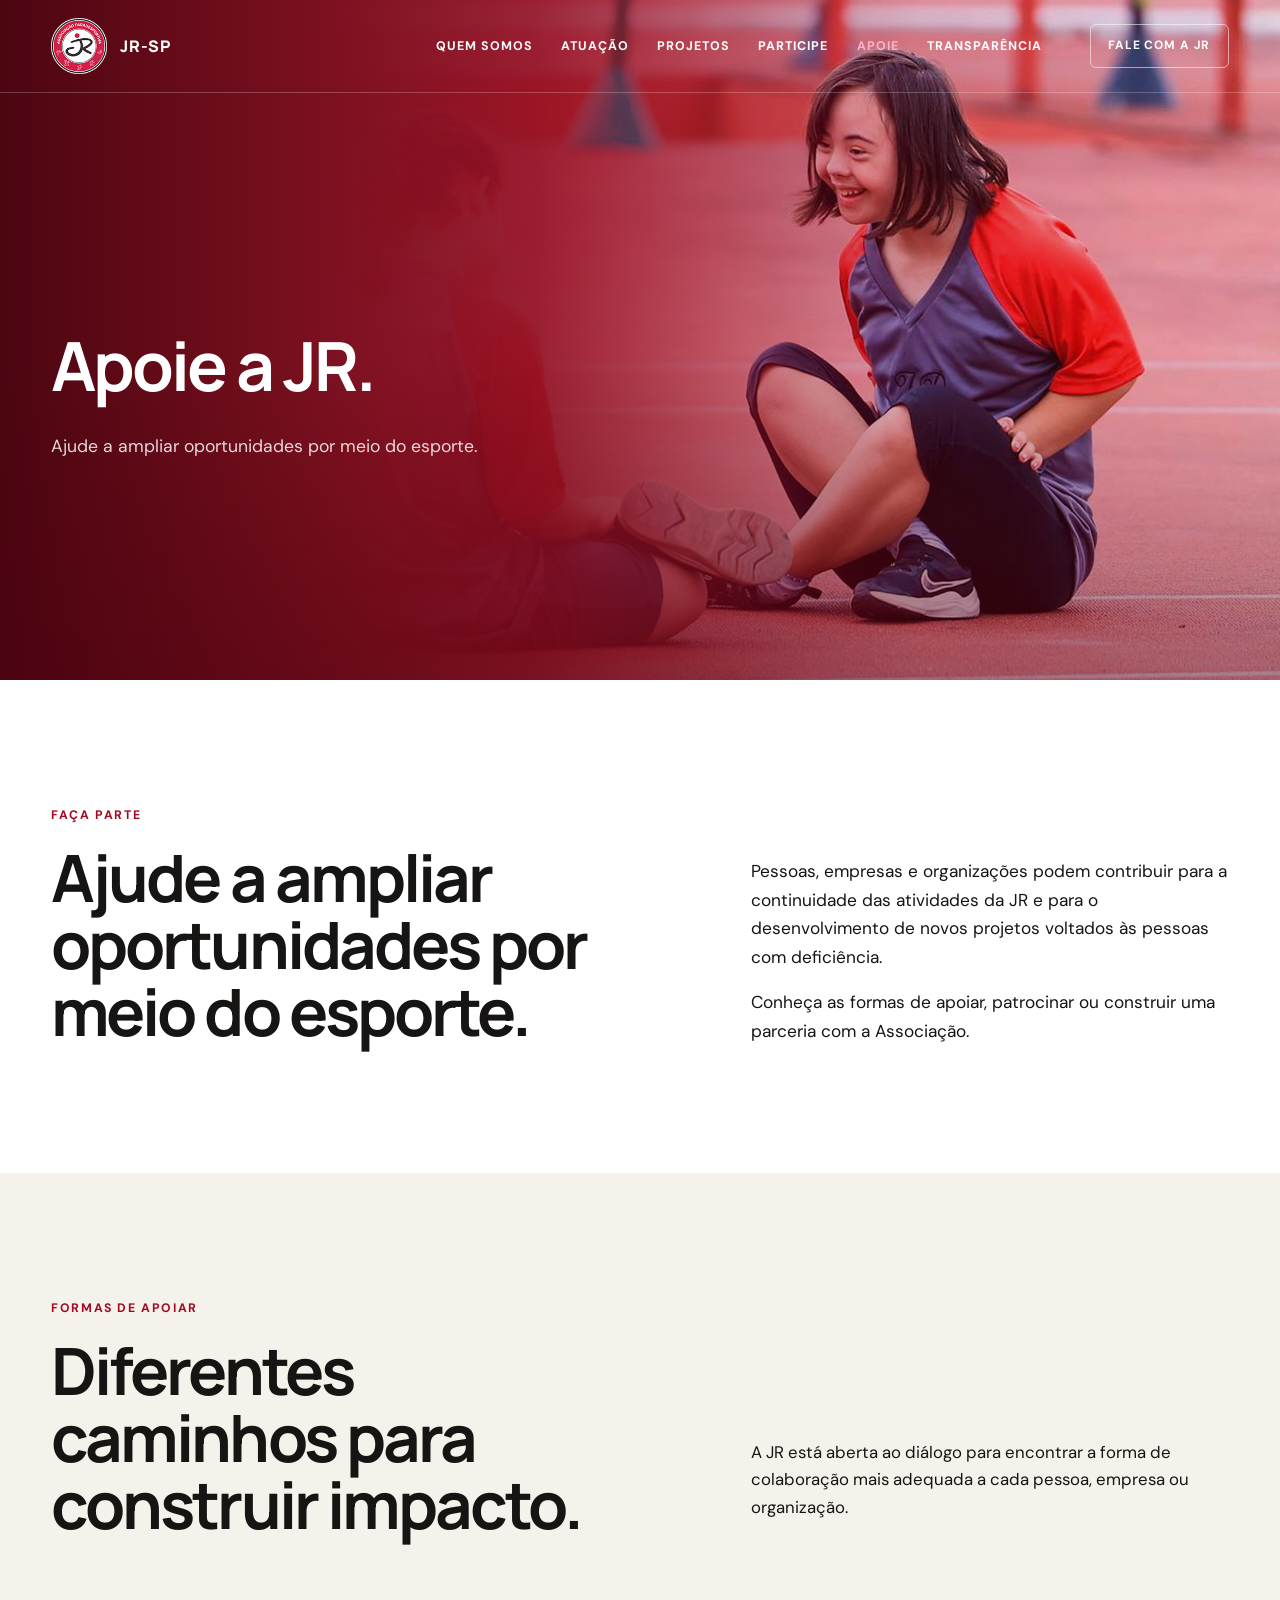
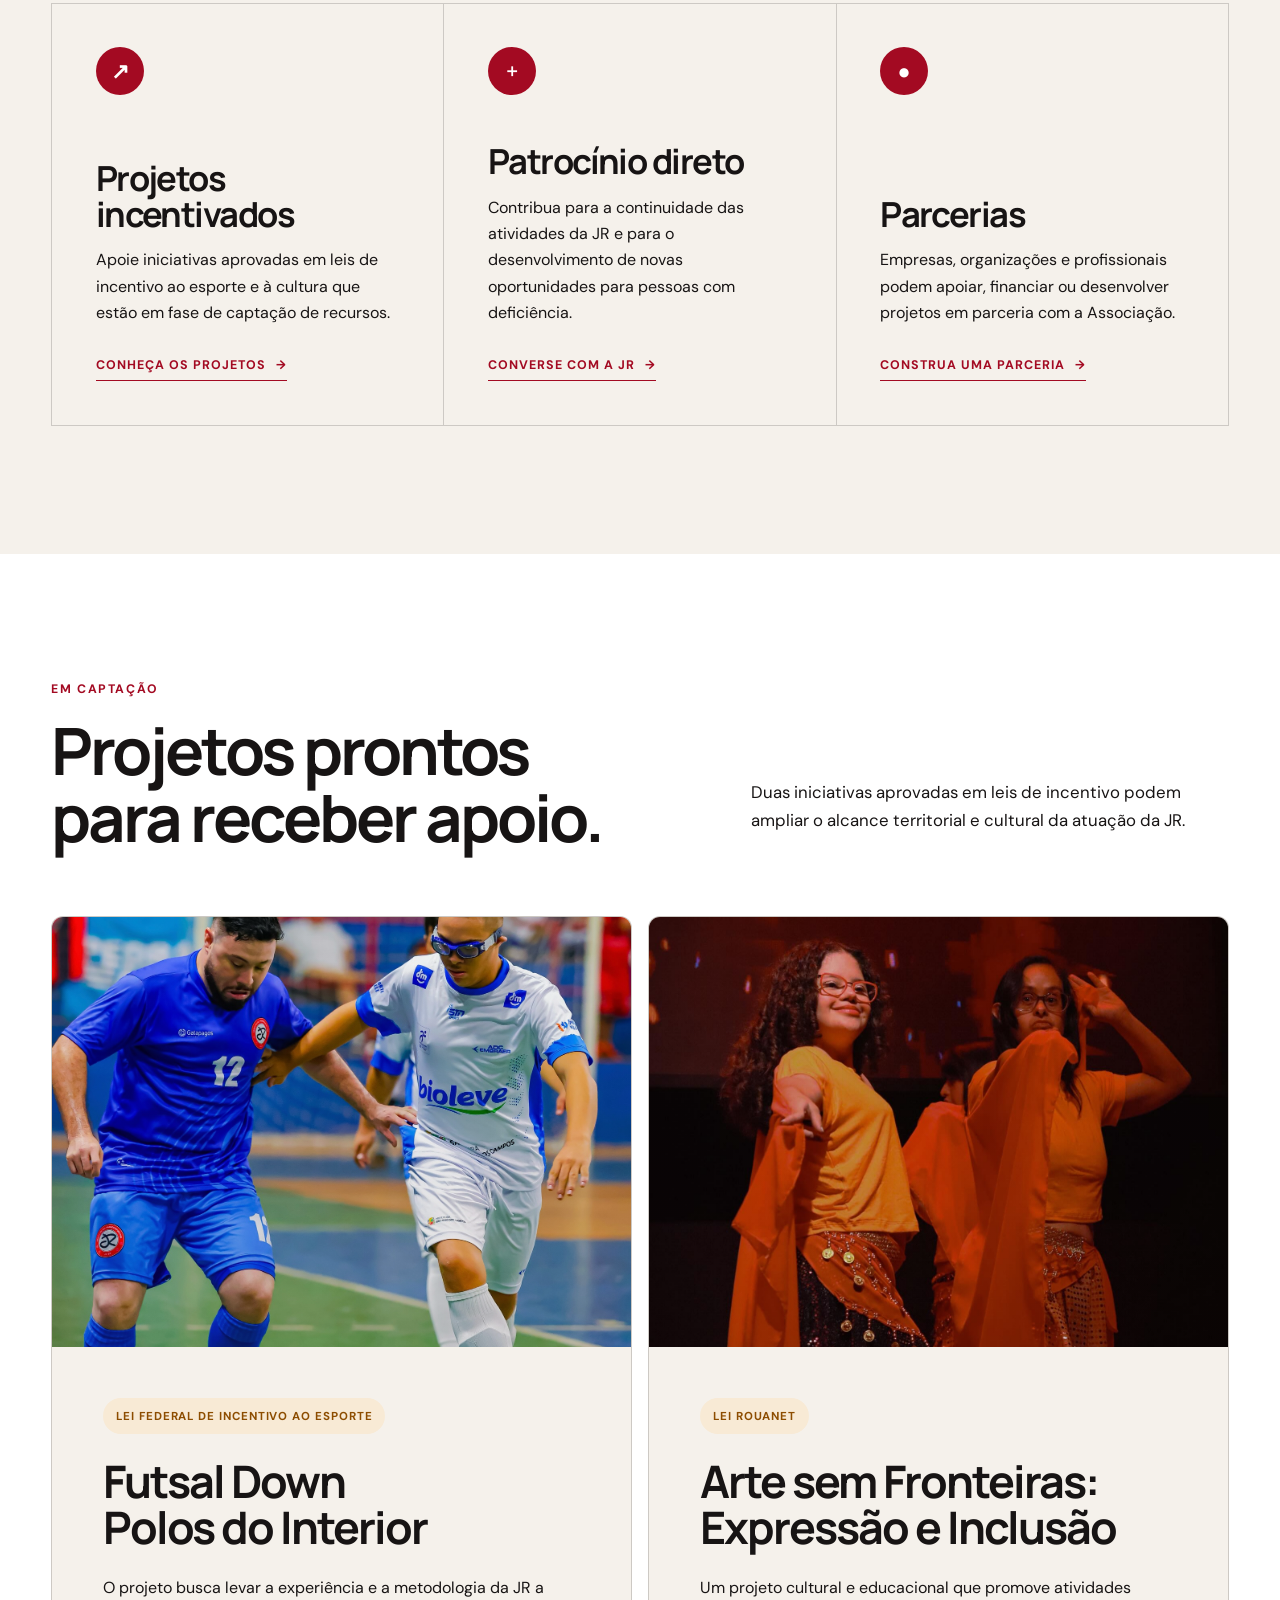
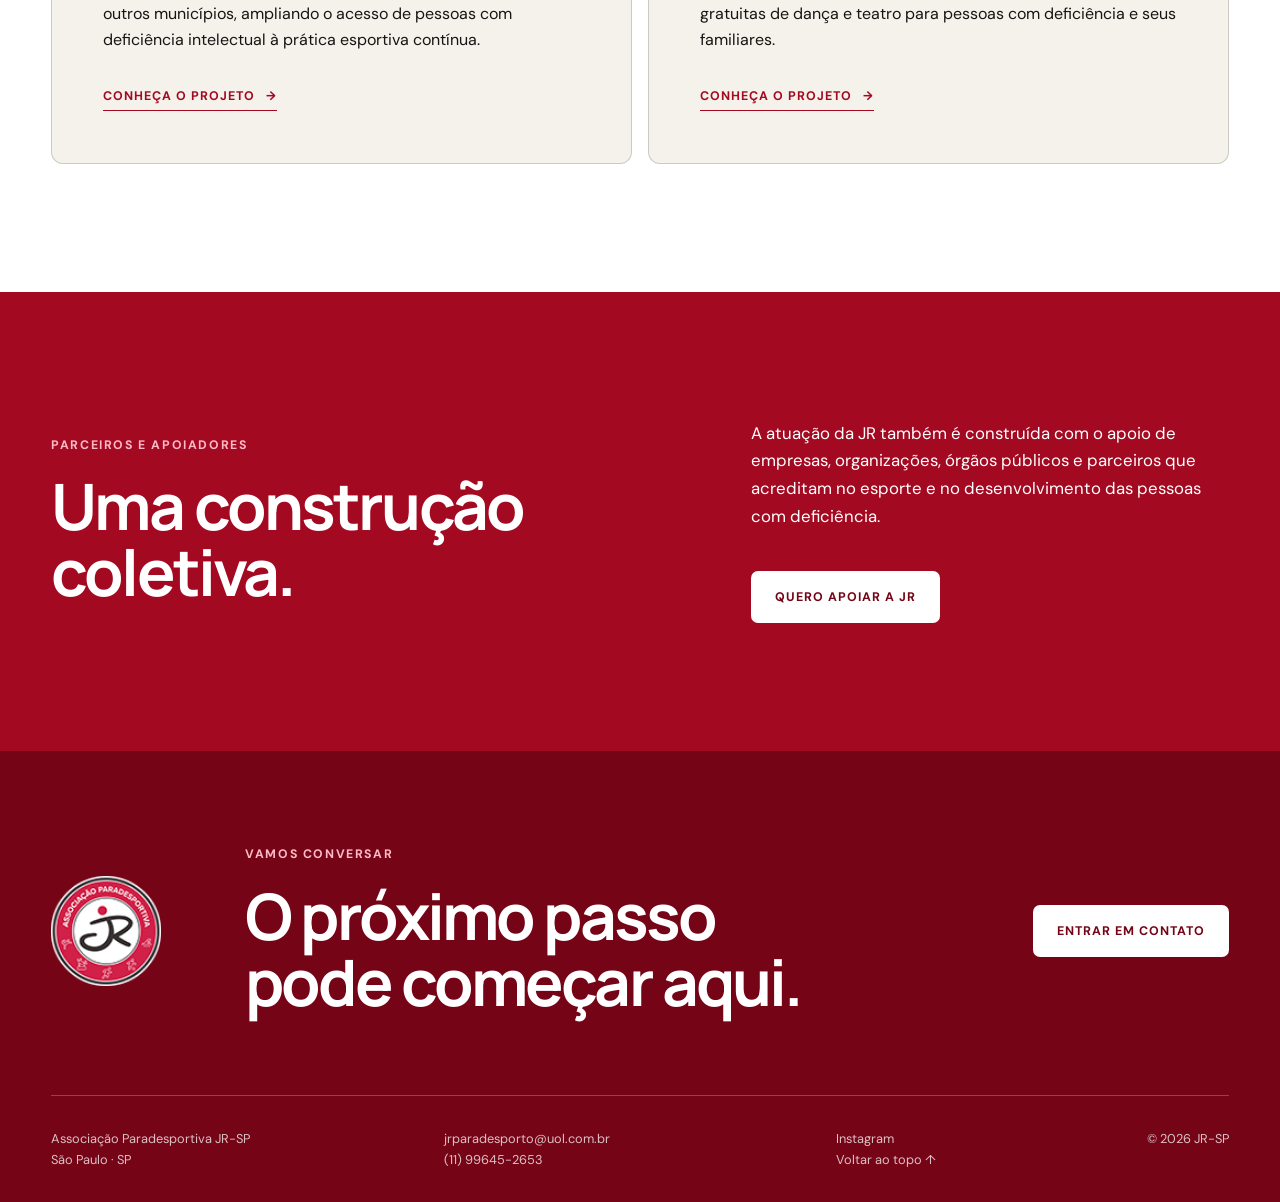
==== apoie.html @ 351dceb4 "Cria protótipo estático do portal JR-SP" ====
<!doctype html>
<html lang="pt-BR">
<head>
  <meta charset="utf-8">
  <meta name="viewport" content="width=device-width, initial-scale=1">
  <meta name="description" content="Conheça as formas de apoiar, patrocinar ou construir uma parceria com a Associação Paradesportiva JR-SP.">
  <title>Apoie | Associação Paradesportiva JR-SP</title>
  <link rel="icon" href="assets/favicon.svg" type="image/svg+xml">
  <link rel="preconnect" href="https://fonts.googleapis.com">
  <link rel="preconnect" href="https://fonts.gstatic.com" crossorigin>
  <link href="https://fonts.googleapis.com/css2?family=DM+Sans:wght@400;500;600;700&family=Manrope:wght@500;600;700;800&display=swap" rel="stylesheet">
  <link rel="stylesheet" href="styles.css">
</head>
<body class="inner-page support-page">
  <a class="skip-link" href="#conteudo">Ir para o conteúdo</a>

  <header class="site-header solid-header" id="inicio">
    <div class="nav-wrap">
      <a class="brand" href="index.html" aria-label="JR-SP, início">
        <img src="assets/logo.png" alt="">
        <span>JR-SP</span>
      </a>
      <button class="menu-button" type="button" aria-expanded="false" aria-controls="menu-principal">
        <span></span><span></span><span></span><span class="sr-only">Abrir menu</span>
      </button>
      <nav id="menu-principal" aria-label="Navegação principal">
        <a href="quem-somos.html">Quem somos</a>
        <a href="index.html#atuacao">Atuação</a>
        <a href="projetos.html">Projetos</a>
        <a href="participe.html">Participe</a>
        <a class="active" href="apoie.html" aria-current="page">Apoie</a>
        <a href="index.html#transparencia">Transparência</a>
      </nav>
      <a class="nav-cta" href="#contato">Fale com a JR</a>
    </div>
  </header>

  <main id="conteudo">
    <section class="support-hero">
      <div class="support-hero-copy">
        <h1>Apoie a JR.</h1>
        <p>Ajude a ampliar oportunidades por meio do esporte.</p>
      </div>
    </section>

    <section class="support-intro section surface-white">
      <div>
        <p class="eyebrow">Faça parte</p>
        <h2>Ajude a ampliar oportunidades por meio do esporte.</h2>
      </div>
      <div>
        <p>Pessoas, empresas e organizações podem contribuir para a continuidade das atividades da JR e para o desenvolvimento de novos projetos voltados às pessoas com deficiência.</p>
        <p>Conheça as formas de apoiar, patrocinar ou construir uma parceria com a Associação.</p>
      </div>
    </section>

    <section class="support-options section" aria-labelledby="formas-title">
      <div class="support-options-head">
        <div>
          <p class="eyebrow">Formas de apoiar</p>
          <h2 id="formas-title">Diferentes caminhos para construir impacto.</h2>
        </div>
        <p>A JR está aberta ao diálogo para encontrar a forma de colaboração mais adequada a cada pessoa, empresa ou organização.</p>
      </div>
      <div class="support-options-grid">
        <article>
          <span class="support-icon" aria-hidden="true">↗</span>
          <h3>Projetos incentivados</h3>
          <p>Apoie iniciativas aprovadas em leis de incentivo ao esporte e à cultura que estão em fase de captação de recursos.</p>
          <a class="text-link dark-link" href="#captacao">Conheça os projetos <span>→</span></a>
        </article>
        <article>
          <span class="support-icon" aria-hidden="true">+</span>
          <h3>Patrocínio direto</h3>
          <p>Contribua para a continuidade das atividades da JR e para o desenvolvimento de novas oportunidades para pessoas com deficiência.</p>
          <a class="text-link dark-link" href="mailto:jrparadesporto@uol.com.br">Converse com a JR <span>→</span></a>
        </article>
        <article>
          <span class="support-icon" aria-hidden="true">●</span>
          <h3>Parcerias</h3>
          <p>Empresas, organizações e profissionais podem apoiar, financiar ou desenvolver projetos em parceria com a Associação.</p>
          <a class="text-link dark-link" href="mailto:jrparadesporto@uol.com.br">Construa uma parceria <span>→</span></a>
        </article>
      </div>
    </section>

    <section class="funding-projects section surface-white" id="captacao" aria-labelledby="captacao-title">
      <div class="funding-head">
        <div>
          <p class="eyebrow">Em captação</p>
          <h2 id="captacao-title">Projetos prontos para receber apoio.</h2>
        </div>
        <p>Duas iniciativas aprovadas em leis de incentivo podem ampliar o alcance territorial e cultural da atuação da JR.</p>
      </div>
      <div class="funding-grid">
        <article>
          <div class="funding-photo funding-football" role="img" aria-label="Jogadores durante uma partida de futsal"></div>
          <div class="funding-copy">
            <p class="project-status funding">Lei Federal de Incentivo ao Esporte</p>
            <h3>Futsal Down<br>Polos do Interior</h3>
            <p>O projeto busca levar a experiência e a metodologia da JR a outros municípios, ampliando o acesso de pessoas com deficiência intelectual à prática esportiva contínua.</p>
            <a class="text-link dark-link" href="projetos.html#polos-title">Conheça o projeto <span>→</span></a>
          </div>
        </article>
        <article>
          <div class="funding-photo funding-art" role="img" aria-label="Atividade de dança da JR"></div>
          <div class="funding-copy">
            <p class="project-status funding">Lei Rouanet</p>
            <h3>Arte sem Fronteiras:<br>Expressão e Inclusão</h3>
            <p>Um projeto cultural e educacional que promove atividades gratuitas de dança e teatro para pessoas com deficiência e seus familiares.</p>
            <a class="text-link dark-link" href="projetos.html#arte-title">Conheça o projeto <span>→</span></a>
          </div>
        </article>
      </div>
    </section>

    <section class="support-partners section">
      <div>
        <p class="eyebrow light">Parceiros e apoiadores</p>
        <h2>Uma construção coletiva.</h2>
      </div>
      <div>
        <p>A atuação da JR também é construída com o apoio de empresas, organizações, órgãos públicos e parceiros que acreditam no esporte e no desenvolvimento das pessoas com deficiência.</p>
        <a class="button button-light" href="mailto:jrparadesporto@uol.com.br">Quero apoiar a JR</a>
      </div>
    </section>
  </main>

  <footer id="contato">
    <div class="footer-top">
      <img src="assets/logo.png" alt="Associação Paradesportiva JR-SP">
      <div>
        <p class="eyebrow light">Vamos conversar</p>
        <h2>O próximo passo<br>pode começar aqui.</h2>
      </div>
      <a class="button button-light" href="mailto:jrparadesporto@uol.com.br">Entrar em contato</a>
    </div>
    <div class="footer-bottom">
      <p>Associação Paradesportiva JR-SP<br>São Paulo · SP</p>
      <p><a href="mailto:jrparadesporto@uol.com.br">jrparadesporto@uol.com.br</a><br><a href="tel:+5511996452653">(11) 99645-2653</a></p>
      <p><a href="https://www.instagram.com/jrparadesporto/">Instagram</a><br><a href="#inicio">Voltar ao topo ↑</a></p>
      <p class="copyright">© 2026 JR-SP</p>
    </div>
  </footer>

  <script src="script.js"></script>
</body>
</html>
---- styles.css ----
:root {
  --red: #a30a22;
  --red-dark: #750516;
  --wine: #27020a;
  --ink: #171414;
  --paper: #f5f1eb;
  --white: #fff;
  --line: rgba(23, 20, 20, .18);
  --max: 1240px;
}

* { box-sizing: border-box; }
html { scroll-behavior: smooth; }
body { margin: 0; background: var(--paper); color: var(--ink); font: 400 1rem/1.65 "DM Sans", sans-serif; }
body.menu-open { overflow: hidden; }
a { color: inherit; text-decoration: none; }
img { max-width: 100%; display: block; }
h1, h2, h3, p { margin-top: 0; }
h1, h2, h3 { font-family: "Manrope", sans-serif; line-height: 1.03; letter-spacing: -.045em; }
h2 { font-size: clamp(2.6rem, 5.1vw, 5.2rem); margin-bottom: 0; }
.sr-only { position: absolute; width: 1px; height: 1px; padding: 0; margin: -1px; overflow: hidden; clip: rect(0,0,0,0); white-space: nowrap; border: 0; }
.skip-link { position: fixed; z-index: 100; left: 1rem; top: -5rem; padding: .8rem 1rem; background: white; color: var(--red); }
.skip-link:focus { top: 1rem; }

.site-header { position: absolute; z-index: 20; top: 0; width: 100%; color: white; border-bottom: 1px solid rgba(255,255,255,.22); }
.nav-wrap { max-width: 1400px; margin: auto; height: 92px; padding: 0 4vw; display: flex; align-items: center; gap: 3rem; }
.brand { display: flex; align-items: center; gap: .8rem; font-family: "Manrope", sans-serif; font-weight: 800; letter-spacing: .05em; }
.brand img { width: 56px; height: 56px; object-fit: contain; }
.nav-wrap nav { display: flex; gap: clamp(1rem, 2.2vw, 2.3rem); margin-left: auto; font-size: .78rem; font-weight: 700; text-transform: uppercase; letter-spacing: .08em; }
.nav-wrap nav a, .nav-cta { transition: opacity .2s; }
.nav-wrap nav a:hover, .nav-cta:hover { opacity: .65; }
.nav-cta { border: 1px solid rgba(255,255,255,.55); border-radius: 6px; padding: .72rem 1.1rem; font-size: .75rem; text-transform: uppercase; font-weight: 700; letter-spacing: .07em; }
.menu-button { display: none; }

.hero { min-height: 820px; height: 96vh; position: relative; display: flex; align-items: center; overflow: hidden; color: white; background: var(--wine); }
.hero-image { position: absolute; inset: 0; background: url("assets/hero.jpg") center 30% / cover no-repeat; transform: scale(1.015); }
.hero-shade { position: absolute; inset: 0; background: linear-gradient(90deg, rgba(40,0,9,.96) 0%, rgba(105,0,18,.8) 43%, rgba(132,0,23,.12) 74%); }
.hero-content { position: relative; z-index: 2; width: min(92%, var(--max)); margin: 4rem auto 0; }
.eyebrow { margin-bottom: 1.3rem; color: var(--red); font-weight: 700; font-size: .77rem; line-height: 1.2; letter-spacing: .13em; text-transform: uppercase; }
.eyebrow.light { color: #ffbac7; }
.hero h1 { font-size: clamp(3.5rem, 7vw, 7.2rem); max-width: 850px; margin: 0; }
.hero h1 em { font-family: Georgia, serif; font-weight: 400; letter-spacing: -.06em; }
.hero-copy { max-width: 610px; margin: 2rem 0 2.5rem; color: rgba(255,255,255,.84); font-size: 1.12rem; }
.hero-actions { display: flex; align-items: center; gap: 2rem; }
.button { display: inline-flex; justify-content: center; align-items: center; min-height: 52px; padding: .85rem 1.5rem; border-radius: 7px; font-weight: 700; font-size: .78rem; text-transform: uppercase; letter-spacing: .08em; transition: transform .2s, background .2s, color .2s; }
.button:hover { transform: translateY(-2px); }
.button-light { background: white; color: var(--red-dark); }
.button-red { background: var(--red); color: white; }
.text-link { display: inline-flex; gap: .65rem; align-items: center; padding-bottom: .25rem; border-bottom: 1px solid currentColor; font-weight: 700; font-size: .78rem; text-transform: uppercase; letter-spacing: .08em; }
.light-link { color: white; }
.dark-link { color: var(--red); }
.hero-note { position: absolute; right: -5rem; bottom: 9rem; z-index: 2; transform: rotate(90deg); font-size: .67rem; font-weight: 700; letter-spacing: .22em; opacity: .65; }

.section { padding: 8rem max(4vw, calc((100vw - var(--max)) / 2)); }
.surface-white { background: var(--white); }
.section-label { padding-bottom: 1rem; border-bottom: 1px solid var(--line); display: flex; gap: 1rem; font-size: .74rem; font-weight: 700; text-transform: uppercase; letter-spacing: .13em; }
.intro-grid { display: grid; grid-template-columns: 1.1fr .9fr; gap: 9vw; padding: 5rem 0 7rem; align-items: start; }
.intro-grid h2 { max-width: 760px; }
.intro-copy { padding-top: 3.4rem; font-size: 1.08rem; }
.intro-copy p { margin-bottom: 1.35rem; }
.intro-copy .text-link { margin-top: 1rem; }
.impact-strip { display: grid; grid-template-columns: repeat(4, 1fr); border-top: 1px solid var(--line); border-bottom: 1px solid var(--line); }
.impact-strip article { display: flex; gap: 1.3rem; align-items: center; min-height: 154px; padding: 1.6rem; border-right: 1px solid var(--line); }
.impact-strip article:last-child { border-right: 0; }
.impact-strip strong { font: 700 clamp(2.4rem, 4vw, 4.3rem)/1 "Manrope", sans-serif; letter-spacing: -.06em; color: var(--red); }
.impact-strip span { font-size: .78rem; line-height: 1.35; text-transform: uppercase; letter-spacing: .07em; }

.purpose { display: grid; grid-template-columns: 1.25fr .75fr; padding-top: 6rem; padding-bottom: 6rem; }
.purpose-panel { position: relative; min-height: 600px; padding: clamp(3rem, 7vw, 7rem); color: white; background: var(--red); border-radius: 12px; overflow: hidden; }
.purpose-panel:after { content: "JR"; position: absolute; right: -4rem; bottom: -7rem; color: rgba(255,255,255,.075); font: 800 23rem/1 "Manrope", sans-serif; letter-spacing: -.12em; }
.purpose-panel blockquote { position: relative; z-index: 1; margin: 2rem 0; max-width: 790px; font: 500 clamp(3rem, 5.3vw, 5.7rem)/1.04 Georgia, serif; letter-spacing: -.045em; }
.purpose-panel > p:last-child { position: relative; z-index: 1; max-width: 490px; color: rgba(255,255,255,.78); }
.purpose-values { padding: 5rem 0 3rem 5vw; display: flex; flex-direction: column; justify-content: center; }
.purpose-values ul { list-style: none; margin: 0; padding: 0; }
.purpose-values li { display: flex; gap: 1.2rem; padding: 1.6rem 0; border-top: 1px solid var(--line); font: 600 1.1rem/1.35 "Manrope", sans-serif; }
.purpose-values li:last-child { border-bottom: 1px solid var(--line); }

.sports { padding-top: 8rem; }
.section-heading { display: grid; grid-template-columns: 1.4fr .6fr; gap: 7vw; align-items: end; padding: 5rem 0 3rem; }
.section-heading > p { margin-bottom: .4rem; max-width: 420px; font-size: 1.05rem; }
.sports-grid { display: grid; grid-template-columns: repeat(12, 1fr); grid-auto-rows: 245px; gap: 1rem; }
.sport-card { position: relative; grid-column: span 4; padding: 1.6rem; color: white; background: linear-gradient(0deg, rgba(30,0,7,.92), rgba(30,0,7,.04)), var(--photo) center / cover; border-radius: 10px; overflow: hidden; display: flex; flex-direction: column; justify-content: flex-end; }
.sport-card:after { content: ""; position: absolute; inset: 0; border: 1px solid rgba(255,255,255,.2); pointer-events: none; }
.sport-card.large { grid-column: span 8; grid-row: span 2; }
.sport-card.wide { grid-column: span 8; }
.sport-card.text-card { background: var(--red); }
.sport-card div:last-child { position: relative; z-index: 1; }
.sport-card h3 { margin-bottom: .5rem; font-size: clamp(1.7rem, 3.2vw, 3.2rem); }
.sport-card p { max-width: 520px; margin: 0; font-size: .96rem; line-height: 1.5; color: rgba(255,255,255,.84); }

.projects { color: white; background: var(--wine); }
.light-label { border-color: rgba(255,255,255,.2); }
.light-label span { color: #ff8094; }
.projects-head { display: grid; grid-template-columns: 1.3fr .7fr; gap: 8vw; align-items: end; padding: 5rem 0; }
.projects-head > p { color: rgba(255,255,255,.7); }
.project-list { border-top: 1px solid rgba(255,255,255,.22); }
.project-list article { position: relative; display: grid; grid-template-columns: 1fr 1.15fr 1.3fr 70px; gap: 2rem; align-items: center; padding: 2.4rem 0; border-bottom: 1px solid rgba(255,255,255,.22); }
.project-meta { display: flex; flex-direction: column; gap: .35rem; color: #ff9aac; font-size: .68rem; text-transform: uppercase; letter-spacing: .09em; }
.project-list h3 { margin: 0; font-size: 1.7rem; }
.project-list p { margin: 0; color: rgba(255,255,255,.68); font-size: .9rem; }
.project-list article > a { justify-self: end; width: 48px; height: 48px; border: 1px solid rgba(255,255,255,.4); display: grid; place-items: center; font-size: 1.2rem; }

.participate { padding-bottom: 8rem; }
.participate-grid { display: grid; grid-template-columns: 1fr 1fr; margin-top: 5rem; }
.participate-grid > div { min-height: 570px; padding: clamp(3rem, 6vw, 6rem); display: flex; flex-direction: column; align-items: flex-start; justify-content: center; }
.participate-grid > div:first-child { background: white; }
.participate-grid h2 { font-size: clamp(2.7rem, 4.5vw, 4.8rem); }
.participate-grid p:not(.eyebrow) { max-width: 470px; }
.participate-grid .button { margin-top: 1.5rem; }
.participate-grid > div:first-child { border-radius: 12px 0 0 12px; }
.support-card { color: white; border-radius: 0 12px 12px 0; background: linear-gradient(140deg, rgba(117,5,22,.94), rgba(43,1,10,.96)), url("assets/futsal.jpg") center / cover; }
.support-card p:not(.eyebrow) { color: rgba(255,255,255,.78); }

.safe-sport { position: relative; display: grid; grid-template-columns: 1fr 1fr; gap: 8vw; overflow: hidden; }
.safe-sport { background: var(--white); }
.safe-sport > div { position: relative; z-index: 1; }
.safe-sport > div:last-child { align-self: end; }
.safe-mark { position: absolute !important; right: -3rem; top: 0; z-index: 0 !important; color: rgba(163,10,34,.05); font: 800 26rem/1 "Manrope", sans-serif; letter-spacing: -.15em; }
.safe-links { display: flex; flex-direction: column; align-items: flex-start; gap: 1.2rem; margin-top: 2rem; }

footer { padding: 6rem max(4vw, calc((100vw - var(--max)) / 2)) 2rem; color: white; background: var(--red-dark); }
.footer-top { display: grid; grid-template-columns: 130px 1fr auto; gap: 4rem; align-items: center; padding-bottom: 5rem; }
.footer-top img { width: 110px; }
.footer-top h2 { font-size: clamp(2.6rem, 5vw, 5.2rem); }
.footer-bottom { display: grid; grid-template-columns: 2fr 2fr 1fr 1fr; gap: 2rem; padding-top: 2rem; border-top: 1px solid rgba(255,255,255,.24); font-size: .8rem; color: rgba(255,255,255,.75); }
.footer-bottom p { margin: 0; }
.footer-bottom a:hover { color: white; }
.copyright { text-align: right; }

@media (max-width: 960px) {
  .nav-cta { display: none; }
  .nav-wrap nav { gap: 1.1rem; }
  .impact-strip { grid-template-columns: 1fr 1fr; }
  .impact-strip article:nth-child(2) { border-right: 0; }
  .impact-strip article:nth-child(-n+2) { border-bottom: 1px solid var(--line); }
  .purpose { grid-template-columns: 1fr; }
  .purpose-values { padding: 4rem 0; }
  .sport-card, .sport-card.large, .sport-card.wide { grid-column: span 6; grid-row: span 1; }
  .sports-grid { grid-auto-rows: 330px; }
  .project-list article { grid-template-columns: 1fr 1.3fr 60px; }
  .project-list p { display: none; }
  .footer-top { grid-template-columns: 100px 1fr; }
  .footer-top .button { grid-column: 2; justify-self: start; }
}

@media (max-width: 720px) {
  .section { padding: 5.5rem 1.25rem; }
  .site-header { position: absolute; }
  .nav-wrap { height: 76px; padding: 0 1.25rem; }
  .brand img { width: 48px; height: 48px; }
  .menu-button { display: flex; margin-left: auto; width: 42px; height: 42px; padding: 10px; border: 1px solid rgba(255,255,255,.45); background: transparent; flex-direction: column; justify-content: center; gap: 5px; }
  .menu-button span:not(.sr-only) { width: 100%; height: 1px; background: white; }
  .nav-wrap nav { display: none; position: fixed; inset: 76px 0 0; padding: 3rem 1.5rem; background: var(--wine); flex-direction: column; gap: 0; }
  .nav-wrap nav.open { display: flex; }
  .nav-wrap nav a { padding: 1.2rem 0; border-bottom: 1px solid rgba(255,255,255,.18); font-size: 1.2rem; }
  .hero { min-height: 760px; height: 100svh; align-items: flex-end; }
  .hero-image { background-position: 61% center; }
  .hero-shade { background: linear-gradient(0deg, rgba(42,0,9,.98) 4%, rgba(100,0,18,.62) 66%, rgba(100,0,18,.2)); }
  .hero-content { width: auto; margin: 0 1.25rem 4.3rem; }
  .hero h1 { font-size: clamp(3rem, 14vw, 4.3rem); }
  .hero-copy { font-size: .95rem; max-width: 90%; }
  .hero-actions { align-items: flex-start; flex-direction: column; gap: 1.2rem; }
  .hero-note { display: none; }
  .intro-grid, .section-heading, .projects-head, .safe-sport { grid-template-columns: 1fr; gap: 2.5rem; }
  .intro-grid { padding: 3.5rem 0 4rem; }
  .intro-copy { padding-top: 0; }
  .impact-strip { grid-template-columns: 1fr 1fr; }
  .impact-strip article { min-height: 145px; padding: 1rem; flex-direction: column; align-items: flex-start; justify-content: center; gap: .5rem; }
  .impact-strip article:nth-child(even) { border-right: 0; }
  .purpose-panel { min-height: 520px; padding: 4rem 1.5rem; }
  .purpose-panel blockquote { font-size: 3rem; }
  .purpose { padding-top: 4rem; padding-bottom: 4rem; }
  .sports { padding-top: 5.5rem; }
  .section-heading { padding: 3.5rem 0 2.5rem; }
  .sports-grid { grid-template-columns: 1fr; grid-auto-rows: 320px; }
  .sport-card, .sport-card.large, .sport-card.wide { grid-column: 1; }
  .projects-head { padding: 3.5rem 0; }
  .project-list article { display: block; padding: 2rem 3.5rem 2rem 0; }
  .project-list h3 { margin: .7rem 0 0; }
  .project-list article > a { position: absolute; right: 0; top: 50%; transform: translateY(-50%); }
  .participate { padding-bottom: 5.5rem; }
  .participate-grid { grid-template-columns: 1fr; margin: 3.5rem -1.25rem 0; }
  .participate-grid > div { min-height: 500px; padding: 4rem 1.5rem; }
  .participate-grid > div:first-child { border-radius: 12px 12px 0 0; }
  .support-card { border-radius: 0 0 12px 12px; }
  .safe-mark { font-size: 18rem; }
  footer { padding: 5rem 1.25rem 2rem; }
  .footer-top { grid-template-columns: 70px 1fr; gap: 1.5rem; }
  .footer-top img { width: 70px; }
  .footer-top .button { grid-column: 1 / -1; }
  .footer-bottom { grid-template-columns: 1fr 1fr; }
  .copyright { text-align: left; }
}

/* Página Participe */
.participate-hero { position: relative; min-height: 680px; color: white; background: url("assets/participe-hero.jpg") center 42% / cover no-repeat; overflow: hidden; }
.participate-hero:before { content: ""; position: absolute; inset: 0; background: linear-gradient(90deg, rgba(67,0,13,.96) 0%, rgba(126,1,25,.82) 45%, rgba(150,5,31,.28) 76%, rgba(108,0,21,.12) 100%); }
.participate-hero:after { content: ""; position: absolute; inset: 0; background: linear-gradient(0deg, rgba(74,0,14,.4), transparent 48%); }
.participate-hero-copy { position: relative; z-index: 1; min-height: 680px; width: min(92%, var(--max)); margin: auto; padding-top: 7rem; display: flex; flex-direction: column; justify-content: center; }
.participate-hero h1 { margin: 0; font-size: clamp(3.4rem, 5.3vw, 5.8rem); }
.participate-hero p { max-width: 620px; margin: 2rem 0 0; color: rgba(255,255,255,.84); font-size: 1.1rem; }
.participate-intro { display: grid; grid-template-columns: 1.1fr .9fr; gap: 9vw; align-items: end; }
.participate-intro > div:last-child { font-size: 1.08rem; }
.how-to-join { display: grid; grid-template-columns: .35fr 1fr; gap: 8vw; }
.how-to-join .section-label { display: block; border: 0; padding: 0; color: var(--red); }
.join-content { max-width: 850px; }
.join-content h2 { font-size: clamp(2.8rem, 5vw, 5.3rem); }
.join-content p { max-width: 620px; font-size: 1.05rem; }
.join-content .button { margin-top: 1.5rem; }
.activities-head { display: grid; grid-template-columns: 1.1fr .9fr; gap: 9vw; align-items: end; padding: 5rem 0 4rem; }
.activities-head > p { font-size: 1.05rem; }
.activity-list { display: grid; grid-template-columns: 1fr 1fr; gap: 1rem; }
.activity-list article { display: grid; grid-template-columns: .9fr 1.1fr; min-height: 300px; overflow: hidden; border: 1px solid var(--line); border-radius: 10px; background: var(--paper); }
.activity-photo { min-height: 300px; background: linear-gradient(0deg, rgba(42,0,9,.14), rgba(42,0,9,.02)), var(--activity-image) center / cover no-repeat; }
.activity-solid { display: grid; place-items: center; background: var(--red); color: rgba(255,255,255,.16); font: 800 8rem/1 "Manrope", sans-serif; letter-spacing: -.12em; }
.activity-list article > div:last-child { padding: 2rem; display: flex; flex-direction: column; justify-content: center; }
.activity-list h3 { margin-bottom: 1rem; font-size: 1.75rem; }
.activity-list p { margin: 0; font-size: .92rem; line-height: 1.55; }
.join-cta { display: grid; grid-template-columns: 1.1fr .9fr; gap: 9vw; align-items: center; color: white; background: var(--red); }
.join-cta h2 { font-size: clamp(2.8rem, 5vw, 5.3rem); }
.join-cta > div:last-child { font-size: 1.05rem; }
.join-actions { display: flex; align-items: center; gap: 1.8rem; margin-top: 1.5rem; }

@media (max-width: 1050px) {
  .activity-list { grid-template-columns: 1fr; }
}

@media (max-width: 960px) {
  .participate-intro, .how-to-join, .activities-head, .join-cta { grid-template-columns: 1fr; }
}

@media (max-width: 720px) {
  .participate-hero { min-height: 650px; background-position: 60% center; }
  .participate-hero:before { background: linear-gradient(0deg, rgba(55,0,11,.98) 0%, rgba(123,0,23,.72) 62%, rgba(123,0,23,.2) 100%); }
  .participate-hero-copy { min-height: 650px; width: auto; margin: 0 1.25rem; padding: 11rem 0 4.5rem; justify-content: flex-end; }
  .activity-list article { grid-template-columns: 1fr; }
  .activity-photo { min-height: 260px; }
  .join-actions { align-items: flex-start; flex-direction: column; }
}

/* Página Projetos */
.projects-hero { position: relative; min-height: 680px; color: white; background: url("assets/quem-somos-hero.jpg") center 47% / cover no-repeat; overflow: hidden; }
.projects-hero:before { content: ""; position: absolute; inset: 0; background: linear-gradient(90deg, rgba(67,0,13,.96) 0%, rgba(126,1,25,.82) 45%, rgba(150,5,31,.28) 76%, rgba(108,0,21,.12) 100%); }
.projects-hero:after { content: ""; position: absolute; inset: 0; background: linear-gradient(0deg, rgba(74,0,14,.4), transparent 48%); }
.projects-hero-copy { position: relative; z-index: 1; min-height: 680px; width: min(92%, var(--max)); margin: auto; padding-top: 7rem; display: flex; flex-direction: column; justify-content: center; }
.projects-hero h1 { margin: 0; font-size: clamp(3.4rem, 5.3vw, 5.8rem); }
.projects-hero p { max-width: 620px; margin: 2rem 0 0; color: rgba(255,255,255,.84); font-size: 1.1rem; }
.projects-intro { display: grid; grid-template-columns: 1.1fr .9fr; gap: 9vw; align-items: end; }
.projects-intro > div:last-child { font-size: 1.08rem; }
.projects-intro > div:last-child p:last-child { margin-bottom: 0; }
.project-showcase { display: grid; grid-template-columns: 1fr 1fr; gap: clamp(3rem, 8vw, 8rem); align-items: center; }
.project-showcase.reverse .project-photo { order: 2; }
.project-photo { min-height: 620px; border-radius: 12px; background: linear-gradient(0deg, rgba(42,0,9,.12), rgba(42,0,9,.02)), var(--project-image) center / cover no-repeat; }
.project-photo-futsal { background-position: center 38%; }
.project-content h2 { margin: 1.2rem 0 2rem; font-size: clamp(2.7rem, 4.4vw, 4.8rem); }
.project-content > p:not(.project-status) { font-size: 1.02rem; }
.project-status { display: inline-flex; margin-bottom: 0; padding: .55rem .8rem; border-radius: 999px; color: var(--red); background: rgba(163,10,34,.09); font-size: .72rem; font-weight: 700; letter-spacing: .08em; text-transform: uppercase; }
.project-status.running { color: #165936; background: #e5f2ea; }
.project-status.funding { color: #8d4d00; background: #f8ead5; }
.projects-cta { display: grid; grid-template-columns: 1.1fr .9fr; gap: 9vw; align-items: center; color: white; background: var(--red); }
.projects-cta h2 { font-size: clamp(2.8rem, 5vw, 5.3rem); }
.projects-cta > div:last-child { font-size: 1.05rem; }
.projects-cta .button { margin-top: 1.5rem; }

@media (max-width: 960px) {
  .projects-intro, .project-showcase, .projects-cta { grid-template-columns: 1fr; }
  .project-showcase.reverse .project-photo { order: 0; }
  .project-photo { min-height: 520px; }
}

@media (max-width: 720px) {
  .projects-hero { min-height: 650px; background-position: 62% center; }
  .projects-hero:before { background: linear-gradient(0deg, rgba(55,0,11,.98) 0%, rgba(123,0,23,.72) 62%, rgba(123,0,23,.2) 100%); }
  .projects-hero-copy { min-height: 650px; width: auto; margin: 0 1.25rem; padding: 11rem 0 4.5rem; justify-content: flex-end; }
  .project-photo { min-height: 420px; }
  .project-content h2 { font-size: 2.65rem; }
}

@media (prefers-reduced-motion: reduce) {
  html { scroll-behavior: auto; }
  *, *:before, *:after { animation-duration: .01ms !important; transition-duration: .01ms !important; }
}

/* Página Apoie */
.support-hero { position: relative; min-height: 680px; color: white; background: url("assets/apoie-hero.jpg") center 48% / cover no-repeat; overflow: hidden; }
.support-hero:before { content: ""; position: absolute; inset: 0; background: linear-gradient(90deg, rgba(67,0,13,.95) 0%, rgba(126,1,25,.78) 42%, rgba(150,5,31,.24) 72%, rgba(108,0,21,.1) 100%); }
.support-hero:after { content: ""; position: absolute; inset: 0; background: linear-gradient(0deg, rgba(74,0,14,.42), transparent 48%); }
.support-hero-copy { position: relative; z-index: 1; min-height: 680px; width: min(92%, var(--max)); margin: auto; padding-top: 7rem; display: flex; flex-direction: column; justify-content: center; }
.support-hero h1 { margin: 0; font-size: clamp(3.4rem, 5.3vw, 5.8rem); }
.support-hero p { max-width: 620px; margin: 2rem 0 0; color: rgba(255,255,255,.84); font-size: 1.1rem; }
.support-intro { display: grid; grid-template-columns: 1.1fr .9fr; gap: 9vw; align-items: end; }
.support-intro > div:last-child { font-size: 1.08rem; }
.support-intro > div:last-child p:last-child { margin-bottom: 0; }
.support-options-head, .funding-head { display: grid; grid-template-columns: 1.1fr .9fr; gap: 9vw; align-items: end; padding-bottom: 4rem; }
.support-options-head > p, .funding-head > p { max-width: 500px; font-size: 1.05rem; }
.support-options-grid { display: grid; grid-template-columns: repeat(3, 1fr); border-top: 1px solid var(--line); border-left: 1px solid var(--line); }
.support-options-grid article { min-height: 390px; padding: clamp(2rem, 3.4vw, 3.5rem); border-right: 1px solid var(--line); border-bottom: 1px solid var(--line); display: flex; flex-direction: column; align-items: flex-start; }
.support-icon { display: grid; place-items: center; width: 48px; height: 48px; margin-bottom: auto; border-radius: 50%; color: white; background: var(--red); font: 600 1.35rem/1 "Manrope", sans-serif; }
.support-options-grid h3 { margin: 3rem 0 1rem; font-size: clamp(1.8rem, 2.7vw, 2.6rem); }
.support-options-grid p { margin-bottom: 1.8rem; }
.funding-grid { display: grid; grid-template-columns: 1fr 1fr; gap: 1rem; }
.funding-grid article { overflow: hidden; border: 1px solid var(--line); border-radius: 12px; background: var(--paper); }
.funding-photo { min-height: 430px; background-position: center; background-size: cover; }
.funding-football { background-image: linear-gradient(0deg, rgba(42,0,9,.12), rgba(42,0,9,.02)), url("assets/futsal.jpg"); background-position: center 38%; }
.funding-art { background-image: linear-gradient(0deg, rgba(42,0,9,.12), rgba(42,0,9,.02)), url("assets/danca.jpg"); }
.funding-copy { padding: clamp(2rem, 4vw, 4rem); }
.funding-copy h3 { margin: 1.5rem 0; font-size: clamp(2rem, 3.5vw, 3.7rem); }
.funding-copy .text-link { margin-top: 1rem; }
.support-partners { display: grid; grid-template-columns: 1.1fr .9fr; gap: 9vw; align-items: center; color: white; background: var(--red); }
.support-partners h2 { font-size: clamp(2.8rem, 5vw, 5.3rem); }
.support-partners > div:last-child { font-size: 1.05rem; }
.support-partners .button { margin-top: 1.5rem; }

@media (max-width: 960px) {
  .support-intro, .support-options-head, .funding-head, .support-partners { grid-template-columns: 1fr; }
  .support-options-grid { grid-template-columns: 1fr; }
  .support-options-grid article { min-height: 330px; }
  .funding-grid { grid-template-columns: 1fr; }
}

@media (max-width: 720px) {
  .support-hero { min-height: 650px; background-position: 60% center; }
  .support-hero:before { background: linear-gradient(0deg, rgba(55,0,11,.98) 0%, rgba(123,0,23,.68) 62%, rgba(123,0,23,.14) 100%); }
  .support-hero-copy { min-height: 650px; width: auto; margin: 0 1.25rem; padding: 11rem 0 4.5rem; justify-content: flex-end; }
  .support-options-grid article { min-height: 310px; padding: 2.2rem; }
  .funding-photo { min-height: 330px; }
}

/* Página Quem somos */
.solid-header { position: absolute; background: transparent; }
.nav-wrap nav a.active { color: #ffb3c0; }
.about-hero { position: relative; min-height: 680px; color: white; background: url("assets/quem-somos-hero.jpg") center 44% / cover no-repeat; overflow: hidden; }
.about-hero:before { content: ""; position: absolute; inset: 0; background: linear-gradient(90deg, rgba(67,0,13,.96) 0%, rgba(126,1,25,.82) 45%, rgba(150,5,31,.30) 76%, rgba(108,0,21,.12) 100%); }
.about-hero:after { content: ""; position: absolute; inset: 0; background: linear-gradient(0deg, rgba(74,0,14,.38), transparent 45%); }
.about-hero-copy { position: relative; z-index: 1; min-height: 680px; width: min(92%, var(--max)); margin: auto; padding-top: 7rem; display: flex; flex-direction: column; justify-content: center; }
.about-hero h1 { margin: 0; font-size: clamp(3.4rem, 5.3vw, 5.8rem); }
.about-hero h1 em { font-family: Georgia, serif; font-weight: 400; }
.about-hero-copy > p:last-child { max-width: 560px; margin: 2rem 0 0; color: rgba(255,255,255,.84); font-size: 1.1rem; }
.about-opening-grid { display: grid; grid-template-columns: 1.05fr .95fr; gap: 9vw; align-items: start; }
.about-opening-grid h2 { font-size: clamp(2.8rem, 4.5vw, 4.9rem); }
.about-lead { font: 600 clamp(2rem, 3.5vw, 3.7rem)/1.18 "Manrope", sans-serif; letter-spacing: -.045em; }
.about-opening-grid > div { padding-top: .7rem; font-size: 1.08rem; }
.about-opening-grid > div p { margin-bottom: 1.4rem; }
.about-manifesto { display: grid; grid-template-columns: 1fr .7fr; gap: 8vw; }
.about-manifesto .manifesto-copy { padding-top: 3rem; font-size: 1.05rem; }
.mission-vision { display: grid; grid-template-columns: 1fr 1fr; gap: 1rem; padding-top: 0; }
.mission-vision article { min-height: 560px; padding: clamp(3rem, 6vw, 6rem); border-radius: 12px; color: white; background: var(--wine); display: flex; flex-direction: column; justify-content: center; }
.mission-vision article:last-child { background: var(--red); }
.mission-vision h2 { font-size: clamp(2.4rem, 4vw, 4.4rem); }
.mission-vision article > p:last-child { max-width: 540px; margin-top: 1.5rem; color: rgba(255,255,255,.76); }
.values-head { display: grid; grid-template-columns: 1.25fr .75fr; gap: 8vw; align-items: end; padding: 5rem 0 3.5rem; }
.values-head > p { max-width: 420px; }
.value-grid { display: grid; grid-template-columns: repeat(4, 1fr); border-top: 1px solid var(--line); border-left: 1px solid var(--line); }
.value-grid article { min-height: 230px; padding: 2.3rem; border-right: 1px solid var(--line); border-bottom: 1px solid var(--line); }
.value-grid h3 { color: var(--red); font-size: 1.8rem; }
.value-grid p { margin: 0; }
.method { display: grid; grid-template-columns: 1fr 1fr; gap: 1rem; color: white; background: var(--wine); }
.method-photo { min-height: 670px; border-radius: 12px; background: url("assets/ginastica.jpg") center / cover; }
.method-copy { padding: clamp(3rem, 6vw, 6rem); display: flex; flex-direction: column; justify-content: center; }
.method-copy h2 { font-size: clamp(2.8rem, 4.7vw, 5rem); }
.method-copy > p:not(.eyebrow) { color: rgba(255,255,255,.76); }
.method-copy ul { margin: 1.5rem 0 0; padding: 0; list-style: none; }
.method-copy li { padding: .9rem 0; border-top: 1px solid rgba(255,255,255,.2); }
.method-copy li:last-child { border-bottom: 1px solid rgba(255,255,255,.2); }
.method-copy li strong { color: white; }
.organization-grid { display: grid; grid-template-columns: .9fr 1.1fr; gap: 8vw; padding-top: 5rem; }
.organization-columns { display: grid; grid-template-columns: 1fr 1fr; }
.organization-columns article { padding: 2rem; border-top: 1px solid var(--line); }
.organization-columns article:nth-child(odd) { border-right: 1px solid var(--line); }
.organization-columns article:nth-last-child(-n+2) { border-bottom: 1px solid var(--line); }
.organization-columns h3 { color: var(--red); font-size: 1.5rem; }
.future { display: grid; grid-template-columns: 1.1fr .9fr; gap: 9vw; align-items: center; }
.future > div:last-child { font-size: 1.05rem; }
.future .button { margin-top: 1.5rem; }
.team-head { display: grid; grid-template-columns: 1.1fr .9fr; gap: 9vw; align-items: end; padding: 5rem 0 4rem; }
.team-head > div:last-child { font-size: 1.05rem; }
.team-grid { display: grid; grid-template-columns: repeat(5, 1fr); gap: 1rem; }
.team-card { overflow: hidden; border: 1px solid var(--line); border-radius: 10px; background: var(--paper); }
.team-card img { width: 100%; aspect-ratio: 1 / .88; object-fit: cover; object-position: center top; filter: grayscale(1) contrast(1.04); transition: filter .25s; }
.team-card:hover img { filter: grayscale(.2) contrast(1.02); }
.team-card > div { padding: 1.2rem; }
.team-card h3 { margin-bottom: .55rem; font-size: 1.08rem; line-height: 1.22; }
.team-card .role { margin: 0; color: var(--red); font-size: .72rem; font-weight: 700; text-transform: uppercase; letter-spacing: .08em; }
.team-card > div > p:last-child:not(.role) { margin: 1rem 0 0; font-size: .82rem; line-height: 1.5; }

@media (max-width: 960px) {
  .about-opening-grid, .about-manifesto, .values-head, .organization-grid, .future { grid-template-columns: 1fr; }
  .about-manifesto .manifesto-copy { padding-top: 0; }
  .value-grid { grid-template-columns: 1fr 1fr; }
  .method { grid-template-columns: 1fr; }
  .method-photo { min-height: 520px; }
  .team-head { grid-template-columns: 1fr; }
  .team-grid { grid-template-columns: repeat(3, 1fr); }
}

@media (max-width: 720px) {
  .solid-header { position: absolute; }
  .about-hero { min-height: 650px; background-position: 62% center; }
  .about-hero:before { background: linear-gradient(0deg, rgba(55,0,11,.98) 0%, rgba(123,0,23,.72) 62%, rgba(123,0,23,.2) 100%); }
  .about-hero-copy { min-height: 650px; width: auto; margin: 0 1.25rem; padding-top: 11rem; justify-content: flex-end; padding-bottom: 4.5rem; }
  .about-hero h1 { font-size: clamp(3rem, 14vw, 4.4rem); }
  .about-opening-grid { padding-top: 3.5rem; }
  .about-manifesto blockquote { margin-top: 2rem; padding: 3.5rem 1.5rem; }
  .mission-vision { grid-template-columns: 1fr; }
  .mission-vision article { min-height: 470px; padding: 4rem 1.5rem; }
  .value-grid { grid-template-columns: 1fr; }
  .value-grid article { min-height: auto; }
  .method-photo { min-height: 430px; }
  .method-copy { padding: 4rem 1.5rem; }
  .organization-columns { grid-template-columns: 1fr; }
  .organization-columns article:nth-child(odd) { border-right: 0; }
  .organization-columns article:nth-last-child(-n+2) { border-bottom: 0; }
  .organization-columns article:last-child { border-bottom: 1px solid var(--line); }
  .team-grid { grid-template-columns: 1fr 1fr; }
}
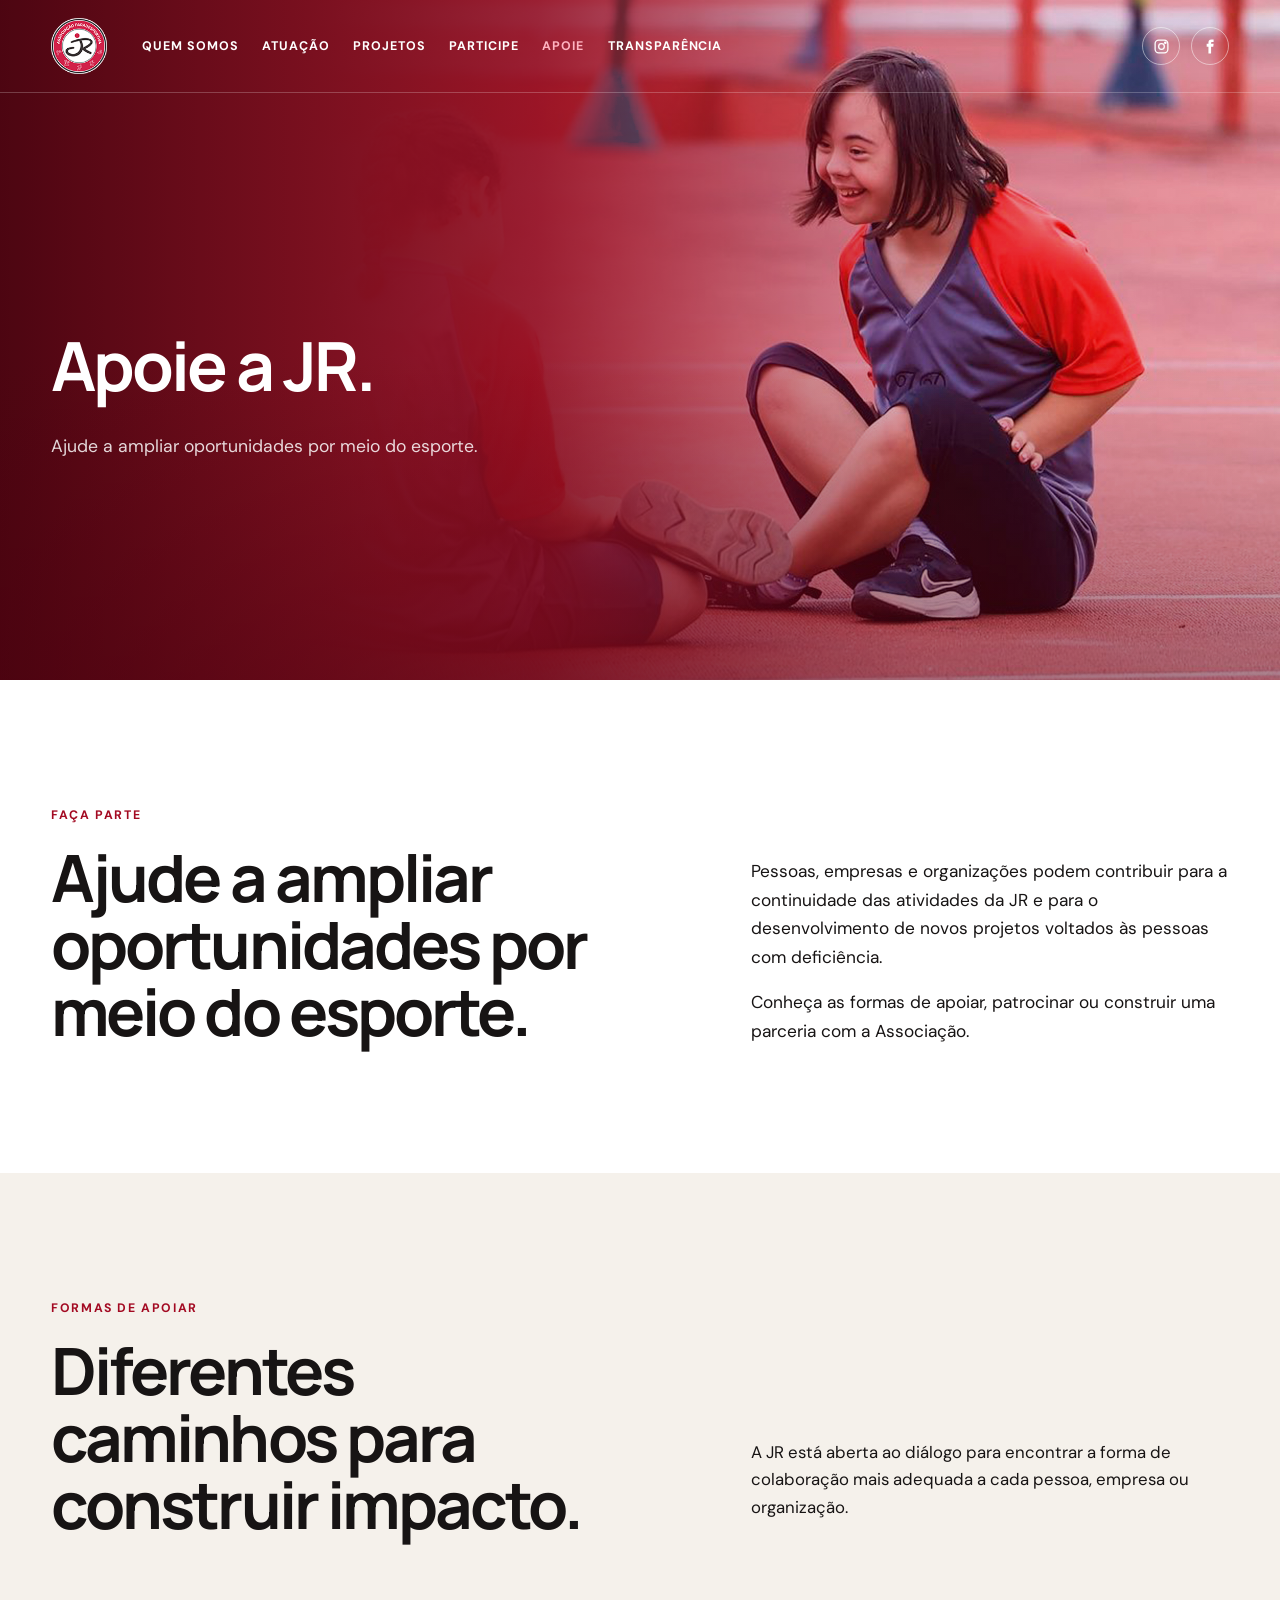
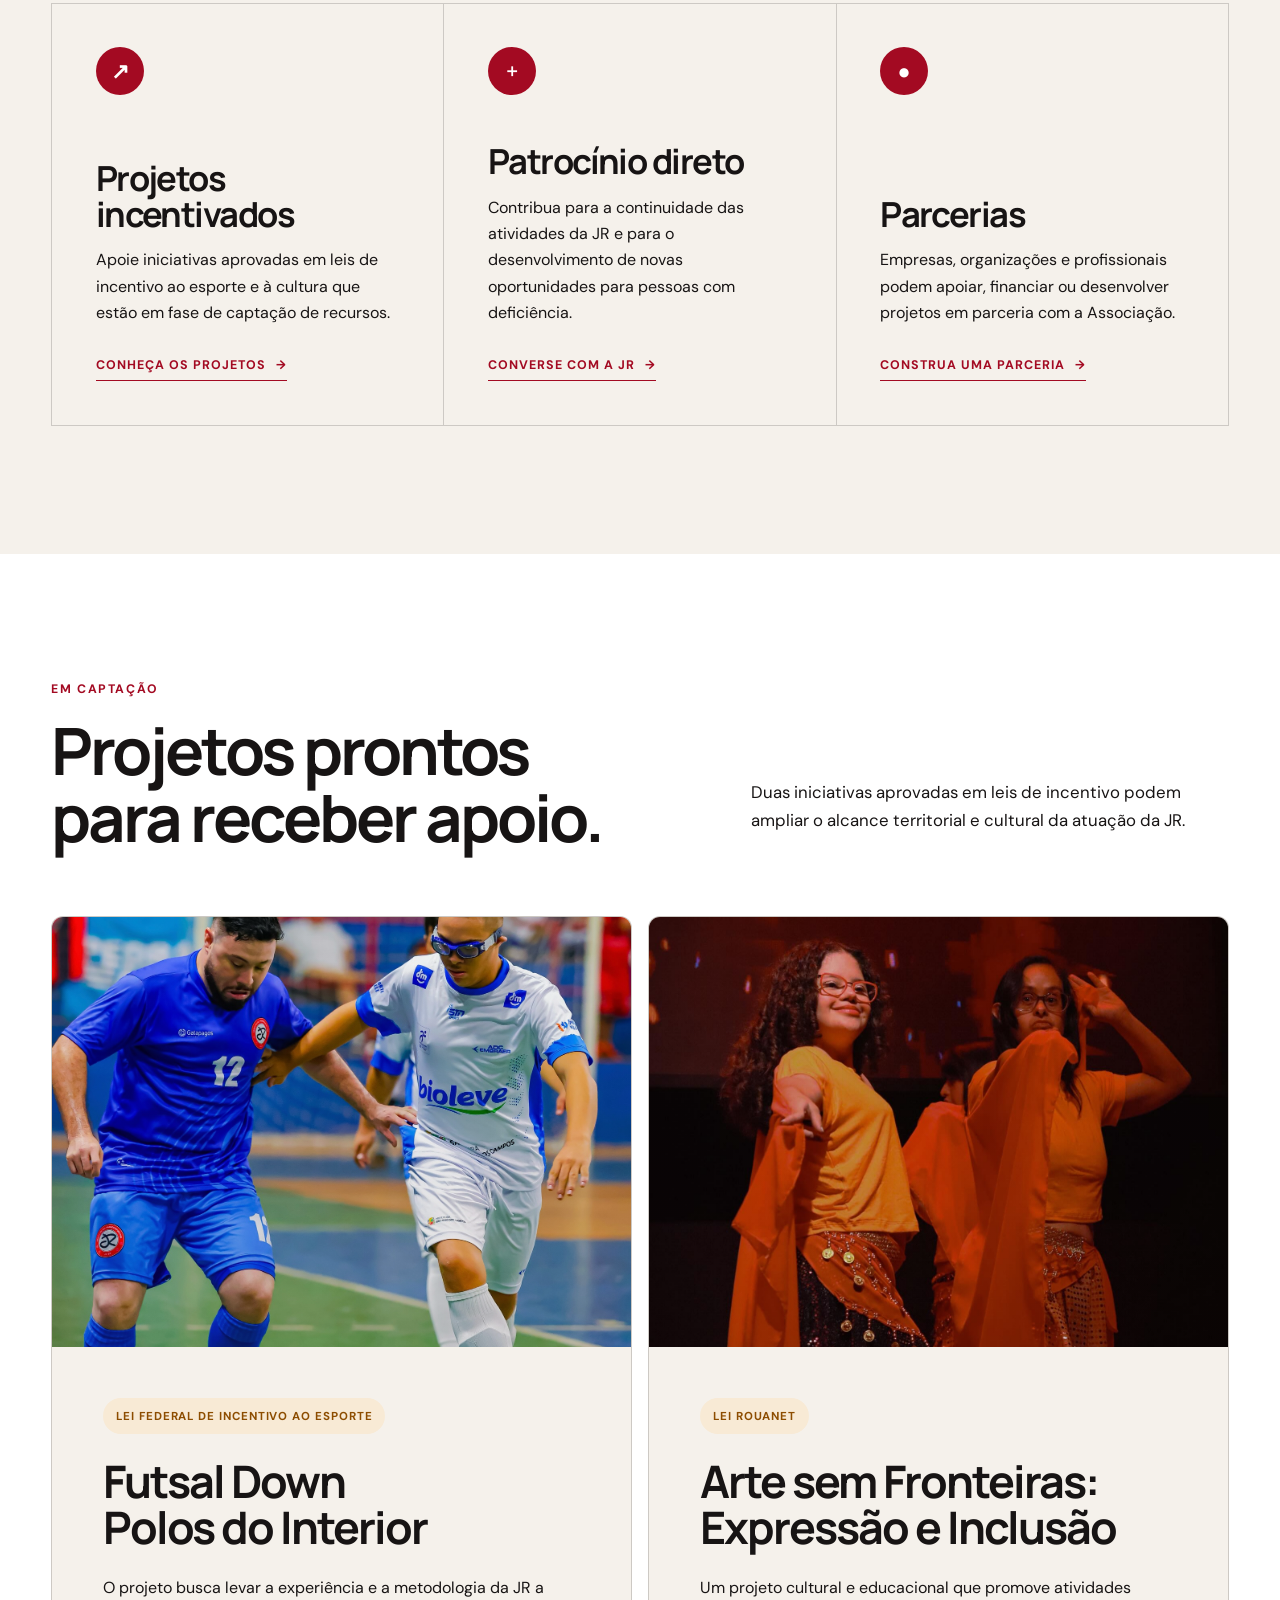
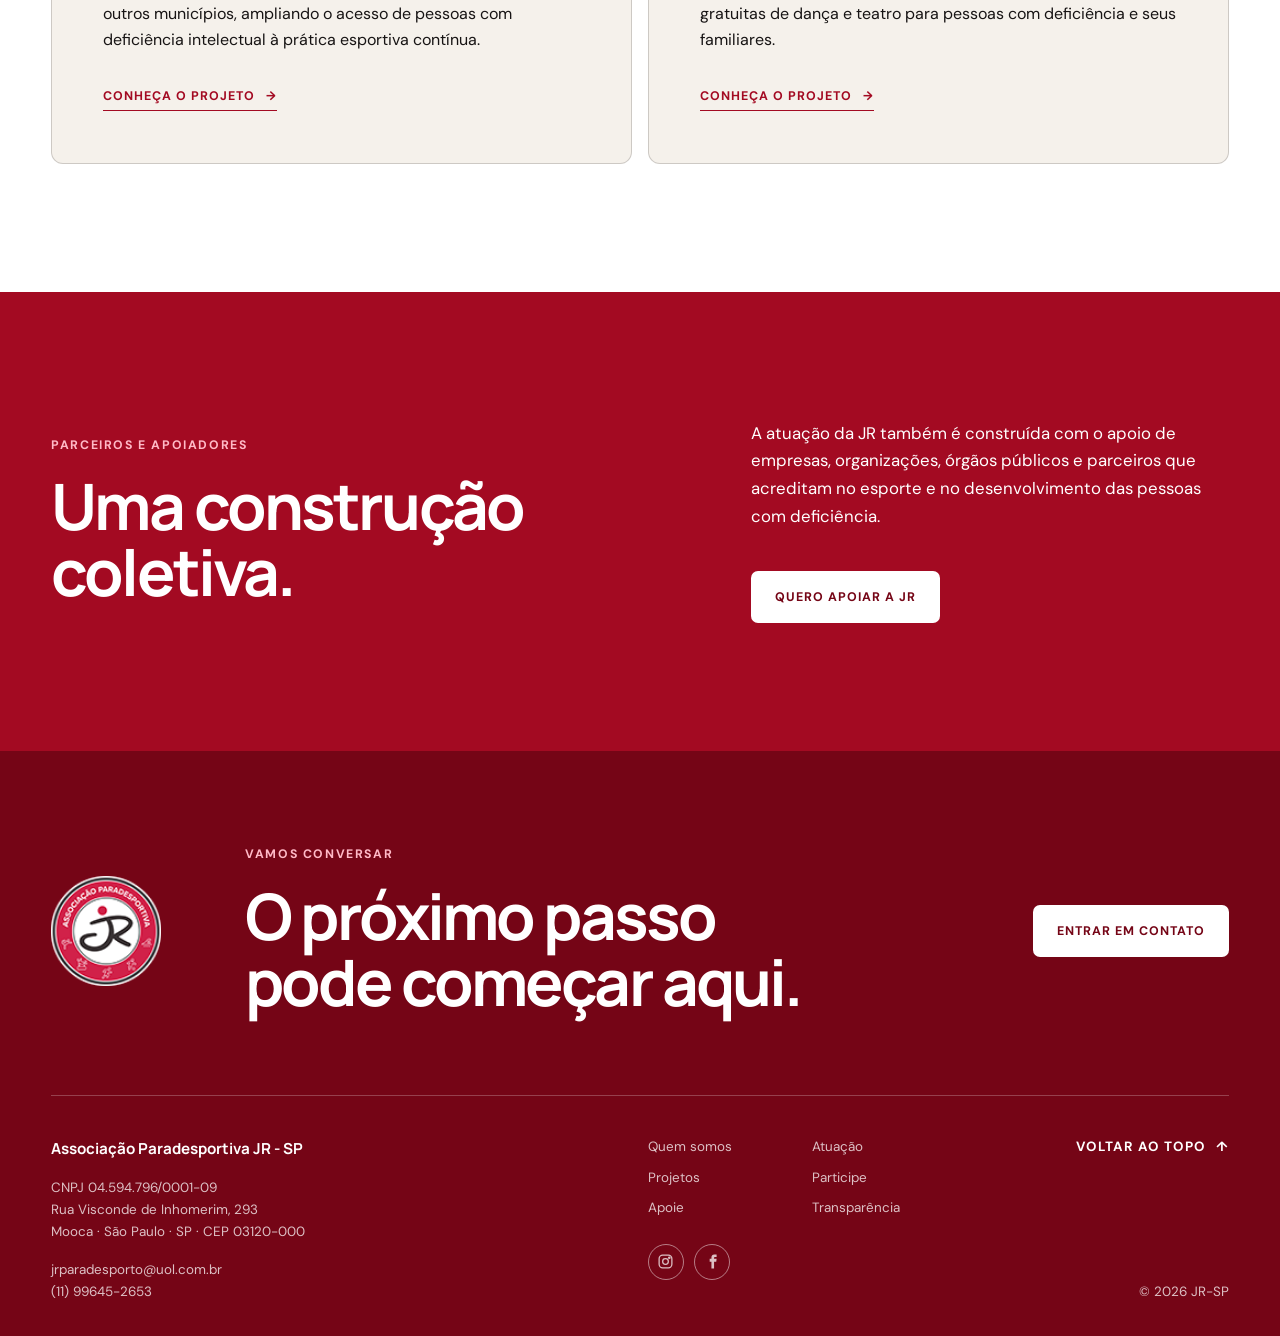
==== commit 1accc0ac: "Atualiza cabeçalho e rodapé globais" ====
--- a/apoie.html
+++ b/apoie.html
@@ -17,8 +17,7 @@
   <header class="site-header solid-header" id="inicio">
     <div class="nav-wrap">
       <a class="brand" href="index.html" aria-label="JR-SP, início">
-        <img src="assets/logo.png" alt="">
-        <span>JR-SP</span>
+        <img src="assets/logo.png" alt="Associação Paradesportiva JR-SP" width="56" height="56">
       </a>
       <button class="menu-button" type="button" aria-expanded="false" aria-controls="menu-principal">
         <span></span><span></span><span></span><span class="sr-only">Abrir menu</span>
@@ -31,7 +30,14 @@
         <a class="active" href="apoie.html" aria-current="page">Apoie</a>
         <a href="index.html#transparencia">Transparência</a>
       </nav>
-      <a class="nav-cta" href="#contato">Fale com a JR</a>
+      <div class="header-socials" aria-label="Redes sociais">
+        <a href="https://www.instagram.com/jrparadesporto/" target="_blank" rel="noopener noreferrer" aria-label="Instagram da JR-SP">
+          <svg viewBox="0 0 24 24" aria-hidden="true"><rect x="3" y="3" width="18" height="18" rx="5"></rect><circle cx="12" cy="12" r="4"></circle><circle cx="17.4" cy="6.7" r="1"></circle></svg>
+        </a>
+        <a href="https://www.facebook.com/associacaoparadesportivajrsp" target="_blank" rel="noopener noreferrer" aria-label="Facebook da JR-SP">
+          <svg viewBox="0 0 24 24" aria-hidden="true"><path d="M14.2 8.2V6.7c0-.8.5-1 1-1h2.6V2.1L14.7 2C11.3 2 10.5 4.1 10.5 6.2v2H8v4h2.5V22h3.7v-9.8h3.1l.5-4h-3.6Z"></path></svg>
+        </a>
+      </div>
     </div>
   </header>
 
@@ -128,7 +134,7 @@
 
   <footer id="contato">
     <div class="footer-top">
-      <img src="assets/logo.png" alt="Associação Paradesportiva JR-SP">
+      <img src="assets/logo.png" alt="Associação Paradesportiva JR-SP" width="110" height="110">
       <div>
         <p class="eyebrow light">Vamos conversar</p>
         <h2>O próximo passo<br>pode começar aqui.</h2>
@@ -136,10 +142,33 @@
       <a class="button button-light" href="mailto:jrparadesporto@uol.com.br">Entrar em contato</a>
     </div>
     <div class="footer-bottom">
-      <p>Associação Paradesportiva JR-SP<br>São Paulo · SP</p>
-      <p><a href="mailto:jrparadesporto@uol.com.br">jrparadesporto@uol.com.br</a><br><a href="tel:+5511996452653">(11) 99645-2653</a></p>
-      <p><a href="https://www.instagram.com/jrparadesporto/">Instagram</a><br><a href="#inicio">Voltar ao topo ↑</a></p>
-      <p class="copyright">© 2026 JR-SP</p>
+      <div class="footer-identity">
+        <p><strong>Associação Paradesportiva JR - SP</strong></p>
+        <p>CNPJ 04.594.796/0001-09<br>Rua Visconde de Inhomerim, 293<br>Mooca · São Paulo · SP · CEP 03120-000</p>
+        <p><a href="mailto:jrparadesporto@uol.com.br">jrparadesporto@uol.com.br</a><br><a href="tel:+5511996452653">(11) 99645-2653</a></p>
+      </div>
+      <div class="footer-navigation">
+        <nav aria-label="Navegação do rodapé">
+          <a href="quem-somos.html">Quem somos</a>
+          <a href="index.html#atuacao">Atuação</a>
+          <a href="projetos.html">Projetos</a>
+          <a href="participe.html">Participe</a>
+          <a href="apoie.html">Apoie</a>
+          <a href="index.html#transparencia">Transparência</a>
+        </nav>
+        <div class="footer-socials" aria-label="Redes sociais">
+          <a href="https://www.instagram.com/jrparadesporto/" target="_blank" rel="noopener noreferrer" aria-label="Instagram da JR-SP">
+            <svg viewBox="0 0 24 24" aria-hidden="true"><rect x="3" y="3" width="18" height="18" rx="5"></rect><circle cx="12" cy="12" r="4"></circle><circle cx="17.4" cy="6.7" r="1"></circle></svg>
+          </a>
+          <a href="https://www.facebook.com/associacaoparadesportivajrsp" target="_blank" rel="noopener noreferrer" aria-label="Facebook da JR-SP">
+            <svg viewBox="0 0 24 24" aria-hidden="true"><path d="M14.2 8.2V6.7c0-.8.5-1 1-1h2.6V2.1L14.7 2C11.3 2 10.5 4.1 10.5 6.2v2H8v4h2.5V22h3.7v-9.8h3.1l.5-4h-3.6Z"></path></svg>
+          </a>
+        </div>
+      </div>
+      <div class="footer-return">
+        <a class="back-to-top" href="#inicio">Voltar ao topo <span aria-hidden="true">↑</span></a>
+        <p class="copyright">© 2026 JR-SP</p>
+      </div>
     </div>
   </footer>
 
--- a/styles.css
+++ b/styles.css
@@ -23,13 +23,17 @@
 .skip-link:focus { top: 1rem; }
 
 .site-header { position: absolute; z-index: 20; top: 0; width: 100%; color: white; border-bottom: 1px solid rgba(255,255,255,.22); }
-.nav-wrap { max-width: 1400px; margin: auto; height: 92px; padding: 0 4vw; display: flex; align-items: center; gap: 3rem; }
-.brand { display: flex; align-items: center; gap: .8rem; font-family: "Manrope", sans-serif; font-weight: 800; letter-spacing: .05em; }
+.nav-wrap { max-width: 1400px; margin: auto; height: 92px; padding: 0 4vw; display: flex; align-items: center; gap: 2.2rem; }
+.brand { display: flex; align-items: center; flex: 0 0 auto; }
 .brand img { width: 56px; height: 56px; object-fit: contain; }
-.nav-wrap nav { display: flex; gap: clamp(1rem, 2.2vw, 2.3rem); margin-left: auto; font-size: .78rem; font-weight: 700; text-transform: uppercase; letter-spacing: .08em; }
-.nav-wrap nav a, .nav-cta { transition: opacity .2s; }
-.nav-wrap nav a:hover, .nav-cta:hover { opacity: .65; }
-.nav-cta { border: 1px solid rgba(255,255,255,.55); border-radius: 6px; padding: .72rem 1.1rem; font-size: .75rem; text-transform: uppercase; font-weight: 700; letter-spacing: .07em; }
+.nav-wrap nav { display: flex; gap: clamp(.9rem, 1.8vw, 2rem); margin-left: 0; font-size: .78rem; font-weight: 700; text-transform: uppercase; letter-spacing: .08em; }
+.nav-wrap nav a { transition: opacity .2s; }
+.nav-wrap nav a:hover { opacity: .65; }
+.header-socials { display: flex; align-items: center; gap: .65rem; margin-left: auto; }
+.header-socials a, .footer-socials a { width: 38px; height: 38px; display: grid; place-items: center; border: 1px solid rgba(255,255,255,.48); border-radius: 50%; transition: opacity .2s, transform .2s; }
+.header-socials a:hover, .footer-socials a:hover { opacity: .7; transform: translateY(-2px); }
+.header-socials svg, .footer-socials svg { width: 17px; height: 17px; fill: none; stroke: currentColor; stroke-width: 1.8; }
+.header-socials a:last-child svg, .footer-socials a:last-child svg { fill: currentColor; stroke: none; }
 .menu-button { display: none; }
 
 .hero { min-height: 820px; height: 96vh; position: relative; display: flex; align-items: center; overflow: hidden; color: white; background: var(--wine); }
@@ -122,13 +126,20 @@
 .footer-top { display: grid; grid-template-columns: 130px 1fr auto; gap: 4rem; align-items: center; padding-bottom: 5rem; }
 .footer-top img { width: 110px; }
 .footer-top h2 { font-size: clamp(2.6rem, 5vw, 5.2rem); }
-.footer-bottom { display: grid; grid-template-columns: 2fr 2fr 1fr 1fr; gap: 2rem; padding-top: 2rem; border-top: 1px solid rgba(255,255,255,.24); font-size: .8rem; color: rgba(255,255,255,.75); }
+.footer-bottom { display: grid; grid-template-columns: 1.7fr 1fr .65fr; gap: clamp(2rem, 6vw, 6rem); padding-top: 2.5rem; border-top: 1px solid rgba(255,255,255,.24); font-size: .84rem; color: rgba(255,255,255,.75); }
 .footer-bottom p { margin: 0; }
 .footer-bottom a:hover { color: white; }
+.footer-identity { display: grid; gap: 1rem; }
+.footer-identity strong { color: white; font-family: "Manrope", sans-serif; font-size: .95rem; }
+.footer-navigation nav { display: grid; grid-template-columns: 1fr 1fr; gap: .55rem 1.5rem; }
+.footer-socials { display: flex; gap: .65rem; margin-top: 1.5rem; }
+.footer-socials a { width: 36px; height: 36px; }
+.footer-return { display: flex; flex-direction: column; align-items: flex-end; justify-content: space-between; text-align: right; }
+.back-to-top { color: white; font-weight: 700; text-transform: uppercase; letter-spacing: .07em; }
+.back-to-top span { margin-left: .4rem; }
 .copyright { text-align: right; }
 
 @media (max-width: 960px) {
-  .nav-cta { display: none; }
   .nav-wrap nav { gap: 1.1rem; }
   .impact-strip { grid-template-columns: 1fr 1fr; }
   .impact-strip article:nth-child(2) { border-right: 0; }
@@ -148,7 +159,7 @@
   .site-header { position: absolute; }
   .nav-wrap { height: 76px; padding: 0 1.25rem; }
   .brand img { width: 48px; height: 48px; }
-  .menu-button { display: flex; margin-left: auto; width: 42px; height: 42px; padding: 10px; border: 1px solid rgba(255,255,255,.45); background: transparent; flex-direction: column; justify-content: center; gap: 5px; }
+  .menu-button { display: flex; margin-left: .2rem; width: 42px; height: 42px; padding: 10px; border: 1px solid rgba(255,255,255,.45); background: transparent; flex-direction: column; justify-content: center; gap: 5px; }
   .menu-button span:not(.sr-only) { width: 100%; height: 1px; background: white; }
   .nav-wrap nav { display: none; position: fixed; inset: 76px 0 0; padding: 3rem 1.5rem; background: var(--wine); flex-direction: column; gap: 0; }
   .nav-wrap nav.open { display: flex; }
@@ -188,7 +199,9 @@
   .footer-top { grid-template-columns: 70px 1fr; gap: 1.5rem; }
   .footer-top img { width: 70px; }
   .footer-top .button { grid-column: 1 / -1; }
-  .footer-bottom { grid-template-columns: 1fr 1fr; }
+  .footer-bottom { grid-template-columns: 1fr; gap: 2.5rem; }
+  .footer-navigation nav { max-width: 340px; }
+  .footer-return { min-height: 90px; align-items: flex-start; text-align: left; }
   .copyright { text-align: left; }
 }
 
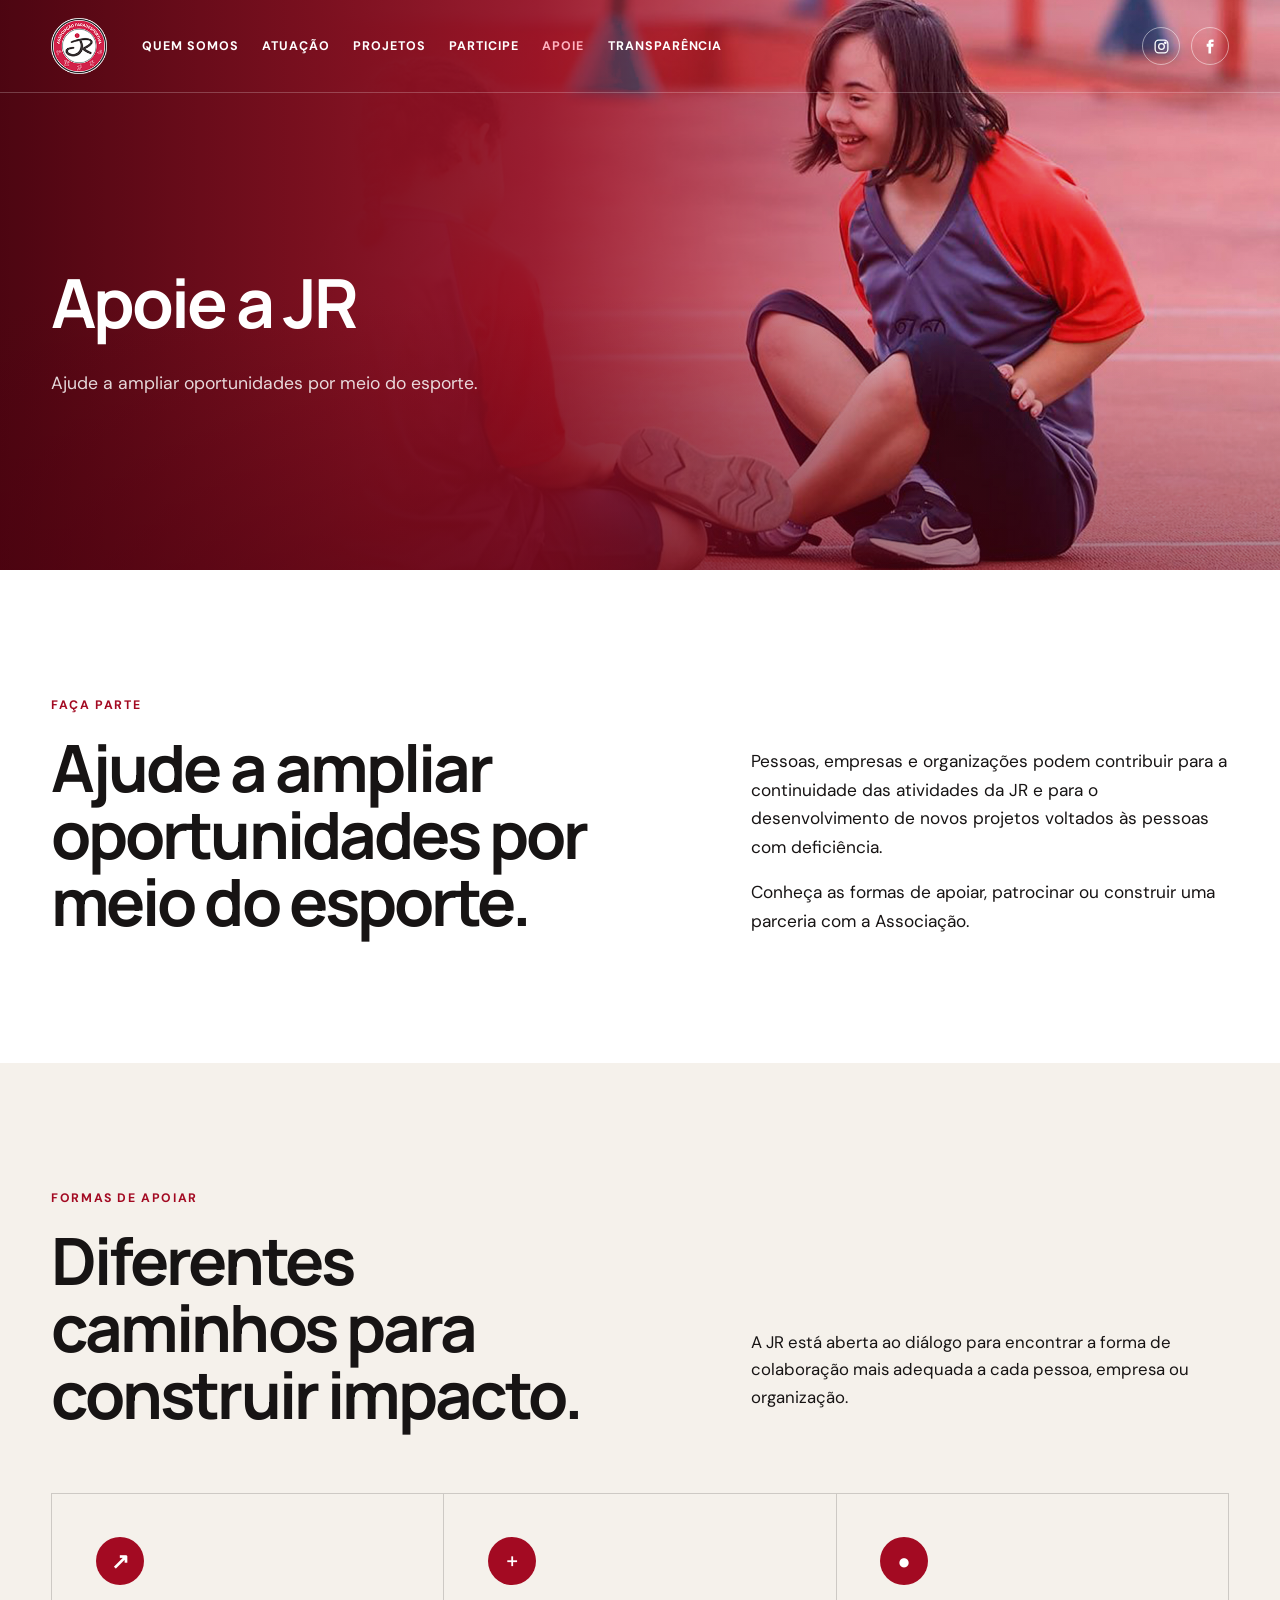
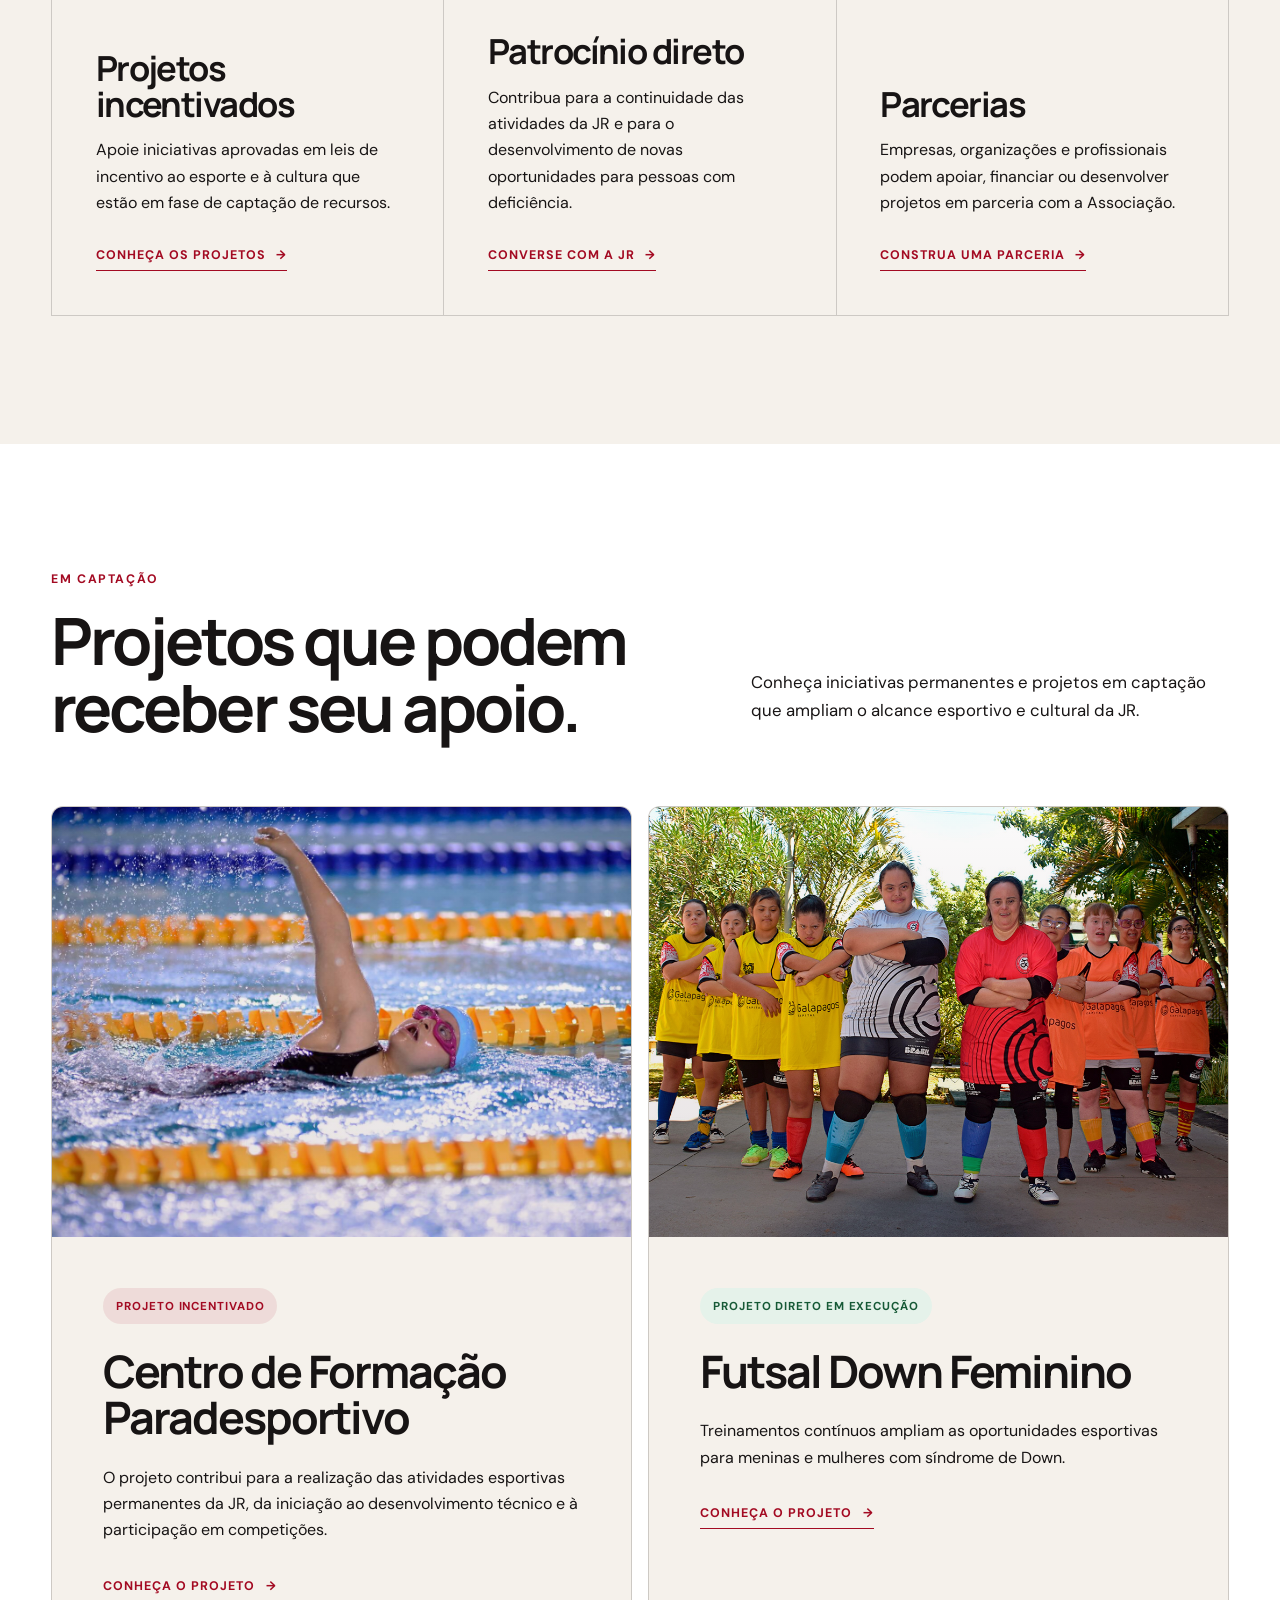
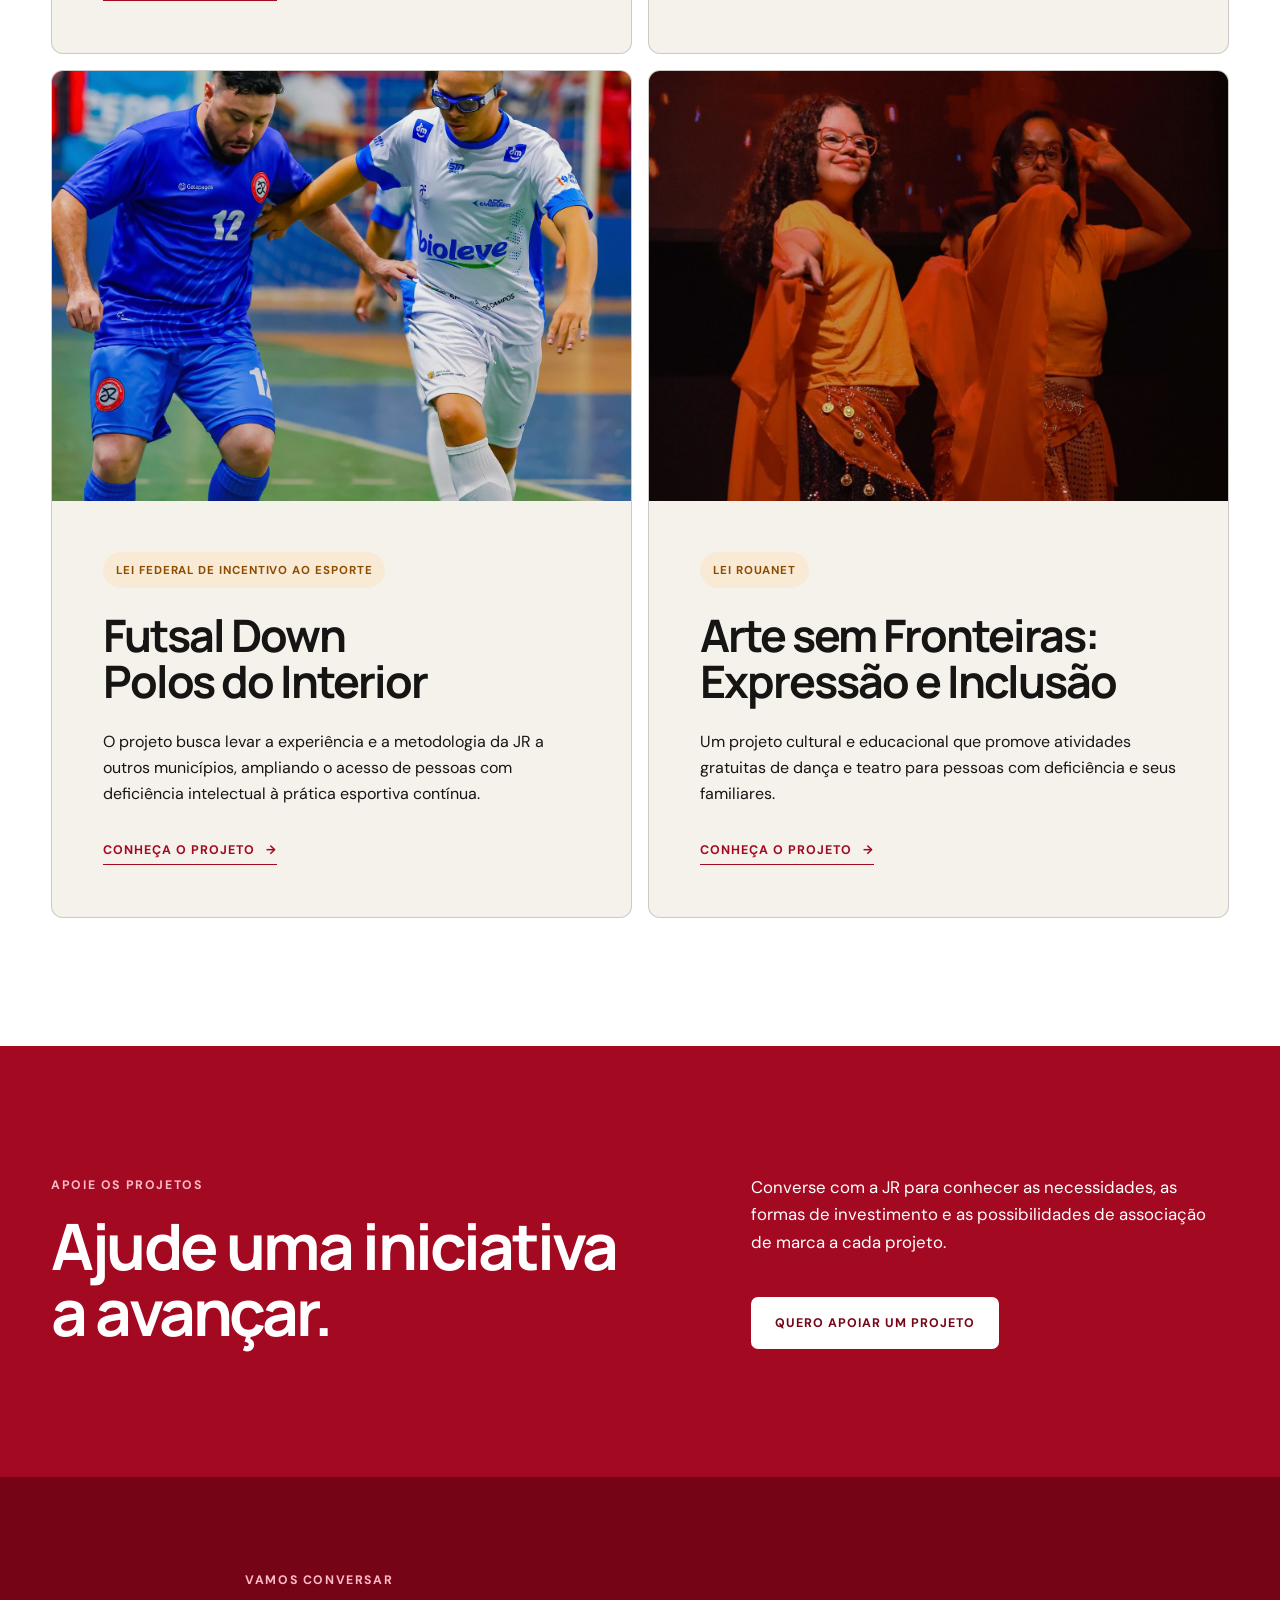
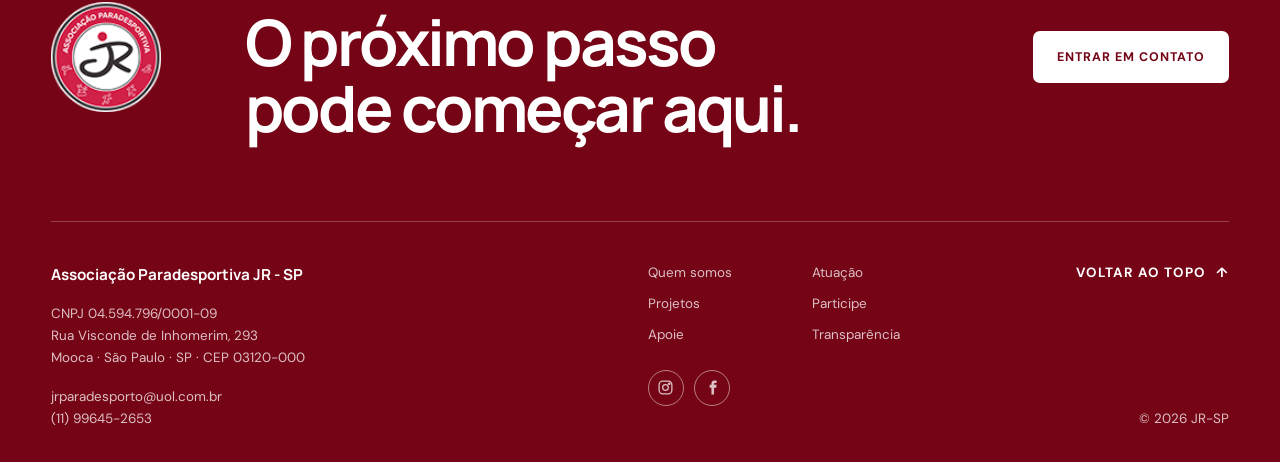
==== commit 3bf55cdd: "Refina páginas internas e conteúdos de participação" ====
--- a/apoie.html
+++ b/apoie.html
@@ -44,7 +44,7 @@
   <main id="conteudo">
     <section class="support-hero">
       <div class="support-hero-copy">
-        <h1>Apoie a JR.</h1>
+        <h1>Apoie a JR</h1>
         <p>Ajude a ampliar oportunidades por meio do esporte.</p>
       </div>
     </section>
@@ -94,11 +94,29 @@
       <div class="funding-head">
         <div>
           <p class="eyebrow">Em captação</p>
-          <h2 id="captacao-title">Projetos prontos para receber apoio.</h2>
+          <h2 id="captacao-title">Projetos que podem receber seu apoio.</h2>
         </div>
-        <p>Duas iniciativas aprovadas em leis de incentivo podem ampliar o alcance territorial e cultural da atuação da JR.</p>
+        <p>Conheça iniciativas permanentes e projetos em captação que ampliam o alcance esportivo e cultural da JR.</p>
       </div>
       <div class="funding-grid">
+        <article>
+          <div class="funding-photo funding-center" role="img" aria-label="Atividade de natação da JR"></div>
+          <div class="funding-copy">
+            <p class="project-status">Projeto incentivado</p>
+            <h3>Centro de Formação Paradesportivo</h3>
+            <p>O projeto contribui para a realização das atividades esportivas permanentes da JR, da iniciação ao desenvolvimento técnico e à participação em competições.</p>
+            <a class="text-link dark-link" href="projetos.html#centro-title">Conheça o projeto <span>→</span></a>
+          </div>
+        </article>
+        <article>
+          <div class="funding-photo funding-women" role="img" aria-label="Equipe feminina de Futsal Down da JR"></div>
+          <div class="funding-copy">
+            <p class="project-status running">Projeto direto em execução</p>
+            <h3>Futsal Down Feminino</h3>
+            <p>Treinamentos contínuos ampliam as oportunidades esportivas para meninas e mulheres com síndrome de Down.</p>
+            <a class="text-link dark-link" href="projetos.html#futsal-feminino-title">Conheça o projeto <span>→</span></a>
+          </div>
+        </article>
         <article>
           <div class="funding-photo funding-football" role="img" aria-label="Jogadores durante uma partida de futsal"></div>
           <div class="funding-copy">
@@ -122,12 +140,12 @@
 
     <section class="support-partners section">
       <div>
-        <p class="eyebrow light">Parceiros e apoiadores</p>
-        <h2>Uma construção coletiva.</h2>
+        <p class="eyebrow light">Apoie os projetos</p>
+        <h2>Ajude uma iniciativa a avançar.</h2>
       </div>
       <div>
-        <p>A atuação da JR também é construída com o apoio de empresas, organizações, órgãos públicos e parceiros que acreditam no esporte e no desenvolvimento das pessoas com deficiência.</p>
-        <a class="button button-light" href="mailto:jrparadesporto@uol.com.br">Quero apoiar a JR</a>
+        <p>Converse com a JR para conhecer as necessidades, as formas de investimento e as possibilidades de associação de marca a cada projeto.</p>
+        <a class="button button-light" href="mailto:jrparadesporto@uol.com.br?subject=Quero%20apoiar%20um%20projeto%20da%20JR">Quero apoiar um projeto</a>
       </div>
     </section>
   </main>
--- a/styles.css
+++ b/styles.css
@@ -82,11 +82,10 @@
 .sports { padding-top: 8rem; }
 .section-heading { display: grid; grid-template-columns: 1.4fr .6fr; gap: 7vw; align-items: end; padding: 5rem 0 3rem; }
 .section-heading > p { margin-bottom: .4rem; max-width: 420px; font-size: 1.05rem; }
-.sports-grid { display: grid; grid-template-columns: repeat(12, 1fr); grid-auto-rows: 245px; gap: 1rem; }
-.sport-card { position: relative; grid-column: span 4; padding: 1.6rem; color: white; background: linear-gradient(0deg, rgba(30,0,7,.92), rgba(30,0,7,.04)), var(--photo) center / cover; border-radius: 10px; overflow: hidden; display: flex; flex-direction: column; justify-content: flex-end; }
+.sports-grid { display: grid; grid-template-columns: repeat(4, 1fr); grid-auto-rows: 330px; gap: 1rem; }
+.sport-card { position: relative; grid-column: span 1; padding: 1.8rem; color: white; background: linear-gradient(0deg, rgba(30,0,7,.92), rgba(30,0,7,.04)), var(--photo) center / cover; border-radius: 10px; overflow: hidden; display: flex; flex-direction: column; justify-content: flex-end; }
 .sport-card:after { content: ""; position: absolute; inset: 0; border: 1px solid rgba(255,255,255,.2); pointer-events: none; }
-.sport-card.large { grid-column: span 8; grid-row: span 2; }
-.sport-card.wide { grid-column: span 8; }
+.sport-card.featured { grid-column: span 2; }
 .sport-card.text-card { background: var(--red); }
 .sport-card div:last-child { position: relative; z-index: 1; }
 .sport-card h3 { margin-bottom: .5rem; font-size: clamp(1.7rem, 3.2vw, 3.2rem); }
@@ -146,7 +145,9 @@
   .impact-strip article:nth-child(-n+2) { border-bottom: 1px solid var(--line); }
   .purpose { grid-template-columns: 1fr; }
   .purpose-values { padding: 4rem 0; }
-  .sport-card, .sport-card.large, .sport-card.wide { grid-column: span 6; grid-row: span 1; }
+  .sports-grid { grid-template-columns: repeat(2, 1fr); }
+  .sport-card { grid-column: span 1; }
+  .sport-card.featured { grid-column: span 2; }
   .sports-grid { grid-auto-rows: 330px; }
   .project-list article { grid-template-columns: 1fr 1.3fr 60px; }
   .project-list p { display: none; }
@@ -184,7 +185,7 @@
   .sports { padding-top: 5.5rem; }
   .section-heading { padding: 3.5rem 0 2.5rem; }
   .sports-grid { grid-template-columns: 1fr; grid-auto-rows: 320px; }
-  .sport-card, .sport-card.large, .sport-card.wide { grid-column: 1; }
+  .sport-card, .sport-card.featured { grid-column: 1; }
   .projects-head { padding: 3.5rem 0; }
   .project-list article { display: block; padding: 2rem 3.5rem 2rem 0; }
   .project-list h3 { margin: .7rem 0 0; }
@@ -206,20 +207,20 @@
 }
 
 /* Página Participe */
-.participate-hero { position: relative; min-height: 680px; color: white; background: url("assets/participe-hero.jpg") center 42% / cover no-repeat; overflow: hidden; }
+.participate-hero { position: relative; min-height: 570px; color: white; background: url("assets/participe-hero.jpg") center 42% / cover no-repeat; overflow: hidden; }
 .participate-hero:before { content: ""; position: absolute; inset: 0; background: linear-gradient(90deg, rgba(67,0,13,.96) 0%, rgba(126,1,25,.82) 45%, rgba(150,5,31,.28) 76%, rgba(108,0,21,.12) 100%); }
 .participate-hero:after { content: ""; position: absolute; inset: 0; background: linear-gradient(0deg, rgba(74,0,14,.4), transparent 48%); }
-.participate-hero-copy { position: relative; z-index: 1; min-height: 680px; width: min(92%, var(--max)); margin: auto; padding-top: 7rem; display: flex; flex-direction: column; justify-content: center; }
+.participate-hero-copy { position: relative; z-index: 1; min-height: 570px; width: min(92%, var(--max)); margin: auto; padding-top: 6rem; display: flex; flex-direction: column; justify-content: center; }
 .participate-hero h1 { margin: 0; font-size: clamp(3.4rem, 5.3vw, 5.8rem); }
 .participate-hero p { max-width: 620px; margin: 2rem 0 0; color: rgba(255,255,255,.84); font-size: 1.1rem; }
 .participate-intro { display: grid; grid-template-columns: 1.1fr .9fr; gap: 9vw; align-items: end; }
 .participate-intro > div:last-child { font-size: 1.08rem; }
-.how-to-join { display: grid; grid-template-columns: .35fr 1fr; gap: 8vw; }
-.how-to-join .section-label { display: block; border: 0; padding: 0; color: var(--red); }
-.join-content { max-width: 850px; }
-.join-content h2 { font-size: clamp(2.8rem, 5vw, 5.3rem); }
-.join-content p { max-width: 620px; font-size: 1.05rem; }
-.join-content .button { margin-top: 1.5rem; }
+.how-to-join { display: grid; grid-template-columns: .8fr 1.2fr; gap: 8vw; align-items: start; }
+.how-to-join h2 { font-size: clamp(2.8rem, 5vw, 5.3rem); }
+.join-steps { display: grid; grid-template-columns: repeat(3, 1fr); border-top: 1px solid var(--line); }
+.join-steps article { padding: 2rem 1.3rem 2rem 0; border-bottom: 1px solid var(--line); }
+.join-steps strong { color: var(--red); font: 700 1.15rem/1.2 "Manrope", sans-serif; }
+.join-steps p { margin: .8rem 0 0; font-size: .92rem; }
 .activities-head { display: grid; grid-template-columns: 1.1fr .9fr; gap: 9vw; align-items: end; padding: 5rem 0 4rem; }
 .activities-head > p { font-size: 1.05rem; }
 .activity-list { display: grid; grid-template-columns: 1fr 1fr; gap: 1rem; }
@@ -229,6 +230,10 @@
 .activity-list article > div:last-child { padding: 2rem; display: flex; flex-direction: column; justify-content: center; }
 .activity-list h3 { margin-bottom: 1rem; font-size: 1.75rem; }
 .activity-list p { margin: 0; font-size: .92rem; line-height: 1.55; }
+.activity-list dl { margin: 0; display: grid; grid-template-columns: auto 1fr; gap: .4rem 1rem; font-size: .84rem; line-height: 1.45; }
+.activity-list dt { color: var(--red); font-weight: 700; text-transform: uppercase; letter-spacing: .06em; }
+.activity-list dd { margin: 0; }
+.activity-list dd a { text-decoration: underline; text-underline-offset: .2em; }
 .join-cta { display: grid; grid-template-columns: 1.1fr .9fr; gap: 9vw; align-items: center; color: white; background: var(--red); }
 .join-cta h2 { font-size: clamp(2.8rem, 5vw, 5.3rem); }
 .join-cta > div:last-child { font-size: 1.05rem; }
@@ -243,19 +248,20 @@
 }
 
 @media (max-width: 720px) {
-  .participate-hero { min-height: 650px; background-position: 60% center; }
+  .participate-hero { min-height: 580px; background-position: 60% center; }
   .participate-hero:before { background: linear-gradient(0deg, rgba(55,0,11,.98) 0%, rgba(123,0,23,.72) 62%, rgba(123,0,23,.2) 100%); }
-  .participate-hero-copy { min-height: 650px; width: auto; margin: 0 1.25rem; padding: 11rem 0 4.5rem; justify-content: flex-end; }
+  .participate-hero-copy { min-height: 580px; width: auto; margin: 0 1.25rem; padding: 9rem 0 4rem; justify-content: flex-end; }
+  .join-steps { grid-template-columns: 1fr; }
   .activity-list article { grid-template-columns: 1fr; }
   .activity-photo { min-height: 260px; }
   .join-actions { align-items: flex-start; flex-direction: column; }
 }
 
 /* Página Projetos */
-.projects-hero { position: relative; min-height: 680px; color: white; background: url("assets/quem-somos-hero.jpg") center 47% / cover no-repeat; overflow: hidden; }
+.projects-hero { position: relative; min-height: 570px; color: white; background: url("assets/quem-somos-hero.jpg") center 47% / cover no-repeat; overflow: hidden; }
 .projects-hero:before { content: ""; position: absolute; inset: 0; background: linear-gradient(90deg, rgba(67,0,13,.96) 0%, rgba(126,1,25,.82) 45%, rgba(150,5,31,.28) 76%, rgba(108,0,21,.12) 100%); }
 .projects-hero:after { content: ""; position: absolute; inset: 0; background: linear-gradient(0deg, rgba(74,0,14,.4), transparent 48%); }
-.projects-hero-copy { position: relative; z-index: 1; min-height: 680px; width: min(92%, var(--max)); margin: auto; padding-top: 7rem; display: flex; flex-direction: column; justify-content: center; }
+.projects-hero-copy { position: relative; z-index: 1; min-height: 570px; width: min(92%, var(--max)); margin: auto; padding-top: 6rem; display: flex; flex-direction: column; justify-content: center; }
 .projects-hero h1 { margin: 0; font-size: clamp(3.4rem, 5.3vw, 5.8rem); }
 .projects-hero p { max-width: 620px; margin: 2rem 0 0; color: rgba(255,255,255,.84); font-size: 1.1rem; }
 .projects-intro { display: grid; grid-template-columns: 1.1fr .9fr; gap: 9vw; align-items: end; }
@@ -282,9 +288,9 @@
 }
 
 @media (max-width: 720px) {
-  .projects-hero { min-height: 650px; background-position: 62% center; }
+  .projects-hero { min-height: 580px; background-position: 62% center; }
   .projects-hero:before { background: linear-gradient(0deg, rgba(55,0,11,.98) 0%, rgba(123,0,23,.72) 62%, rgba(123,0,23,.2) 100%); }
-  .projects-hero-copy { min-height: 650px; width: auto; margin: 0 1.25rem; padding: 11rem 0 4.5rem; justify-content: flex-end; }
+  .projects-hero-copy { min-height: 580px; width: auto; margin: 0 1.25rem; padding: 9rem 0 4rem; justify-content: flex-end; }
   .project-photo { min-height: 420px; }
   .project-content h2 { font-size: 2.65rem; }
 }
@@ -295,10 +301,10 @@
 }
 
 /* Página Apoie */
-.support-hero { position: relative; min-height: 680px; color: white; background: url("assets/apoie-hero.jpg") center 48% / cover no-repeat; overflow: hidden; }
+.support-hero { position: relative; min-height: 570px; color: white; background: url("assets/apoie-hero.jpg") center 48% / cover no-repeat; overflow: hidden; }
 .support-hero:before { content: ""; position: absolute; inset: 0; background: linear-gradient(90deg, rgba(67,0,13,.95) 0%, rgba(126,1,25,.78) 42%, rgba(150,5,31,.24) 72%, rgba(108,0,21,.1) 100%); }
 .support-hero:after { content: ""; position: absolute; inset: 0; background: linear-gradient(0deg, rgba(74,0,14,.42), transparent 48%); }
-.support-hero-copy { position: relative; z-index: 1; min-height: 680px; width: min(92%, var(--max)); margin: auto; padding-top: 7rem; display: flex; flex-direction: column; justify-content: center; }
+.support-hero-copy { position: relative; z-index: 1; min-height: 570px; width: min(92%, var(--max)); margin: auto; padding-top: 6rem; display: flex; flex-direction: column; justify-content: center; }
 .support-hero h1 { margin: 0; font-size: clamp(3.4rem, 5.3vw, 5.8rem); }
 .support-hero p { max-width: 620px; margin: 2rem 0 0; color: rgba(255,255,255,.84); font-size: 1.1rem; }
 .support-intro { display: grid; grid-template-columns: 1.1fr .9fr; gap: 9vw; align-items: end; }
@@ -316,6 +322,8 @@
 .funding-photo { min-height: 430px; background-position: center; background-size: cover; }
 .funding-football { background-image: linear-gradient(0deg, rgba(42,0,9,.12), rgba(42,0,9,.02)), url("assets/futsal.jpg"); background-position: center 38%; }
 .funding-art { background-image: linear-gradient(0deg, rgba(42,0,9,.12), rgba(42,0,9,.02)), url("assets/danca.jpg"); }
+.funding-center { background-image: linear-gradient(0deg, rgba(42,0,9,.12), rgba(42,0,9,.02)), url("assets/natacao.jpg"); }
+.funding-women { background-image: linear-gradient(0deg, rgba(42,0,9,.12), rgba(42,0,9,.02)), url("assets/time-feminino.jpg"); }
 .funding-copy { padding: clamp(2rem, 4vw, 4rem); }
 .funding-copy h3 { margin: 1.5rem 0; font-size: clamp(2rem, 3.5vw, 3.7rem); }
 .funding-copy .text-link { margin-top: 1rem; }
@@ -332,9 +340,9 @@
 }
 
 @media (max-width: 720px) {
-  .support-hero { min-height: 650px; background-position: 60% center; }
+  .support-hero { min-height: 580px; background-position: 60% center; }
   .support-hero:before { background: linear-gradient(0deg, rgba(55,0,11,.98) 0%, rgba(123,0,23,.68) 62%, rgba(123,0,23,.14) 100%); }
-  .support-hero-copy { min-height: 650px; width: auto; margin: 0 1.25rem; padding: 11rem 0 4.5rem; justify-content: flex-end; }
+  .support-hero-copy { min-height: 580px; width: auto; margin: 0 1.25rem; padding: 9rem 0 4rem; justify-content: flex-end; }
   .support-options-grid article { min-height: 310px; padding: 2.2rem; }
   .funding-photo { min-height: 330px; }
 }
@@ -342,10 +350,10 @@
 /* Página Quem somos */
 .solid-header { position: absolute; background: transparent; }
 .nav-wrap nav a.active { color: #ffb3c0; }
-.about-hero { position: relative; min-height: 680px; color: white; background: url("assets/quem-somos-hero.jpg") center 44% / cover no-repeat; overflow: hidden; }
+.about-hero { position: relative; min-height: 570px; color: white; background: url("assets/quem-somos-hero.jpg") center 44% / cover no-repeat; overflow: hidden; }
 .about-hero:before { content: ""; position: absolute; inset: 0; background: linear-gradient(90deg, rgba(67,0,13,.96) 0%, rgba(126,1,25,.82) 45%, rgba(150,5,31,.30) 76%, rgba(108,0,21,.12) 100%); }
 .about-hero:after { content: ""; position: absolute; inset: 0; background: linear-gradient(0deg, rgba(74,0,14,.38), transparent 45%); }
-.about-hero-copy { position: relative; z-index: 1; min-height: 680px; width: min(92%, var(--max)); margin: auto; padding-top: 7rem; display: flex; flex-direction: column; justify-content: center; }
+.about-hero-copy { position: relative; z-index: 1; min-height: 570px; width: min(92%, var(--max)); margin: auto; padding-top: 6rem; display: flex; flex-direction: column; justify-content: center; }
 .about-hero h1 { margin: 0; font-size: clamp(3.4rem, 5.3vw, 5.8rem); }
 .about-hero h1 em { font-family: Georgia, serif; font-weight: 400; }
 .about-hero-copy > p:last-child { max-width: 560px; margin: 2rem 0 0; color: rgba(255,255,255,.84); font-size: 1.1rem; }
@@ -368,6 +376,7 @@
 .value-grid h3 { color: var(--red); font-size: 1.8rem; }
 .value-grid p { margin: 0; }
 .method { display: grid; grid-template-columns: 1fr 1fr; gap: 1rem; color: white; background: var(--wine); }
+.method > * { min-width: 0; }
 .method-photo { min-height: 670px; border-radius: 12px; background: url("assets/ginastica.jpg") center / cover; }
 .method-copy { padding: clamp(3rem, 6vw, 6rem); display: flex; flex-direction: column; justify-content: center; }
 .method-copy h2 { font-size: clamp(2.8rem, 4.7vw, 5rem); }
@@ -387,7 +396,7 @@
 .future .button { margin-top: 1.5rem; }
 .team-head { display: grid; grid-template-columns: 1.1fr .9fr; gap: 9vw; align-items: end; padding: 5rem 0 4rem; }
 .team-head > div:last-child { font-size: 1.05rem; }
-.team-grid { display: grid; grid-template-columns: repeat(5, 1fr); gap: 1rem; }
+.team-grid { display: grid; grid-template-columns: repeat(4, 1fr); gap: 1rem; }
 .team-card { overflow: hidden; border: 1px solid var(--line); border-radius: 10px; background: var(--paper); }
 .team-card img { width: 100%; aspect-ratio: 1 / .88; object-fit: cover; object-position: center top; filter: grayscale(1) contrast(1.04); transition: filter .25s; }
 .team-card:hover img { filter: grayscale(.2) contrast(1.02); }
@@ -403,14 +412,14 @@
   .method { grid-template-columns: 1fr; }
   .method-photo { min-height: 520px; }
   .team-head { grid-template-columns: 1fr; }
-  .team-grid { grid-template-columns: repeat(3, 1fr); }
+  .team-grid { grid-template-columns: repeat(2, 1fr); }
 }
 
 @media (max-width: 720px) {
   .solid-header { position: absolute; }
-  .about-hero { min-height: 650px; background-position: 62% center; }
+  .about-hero { min-height: 580px; background-position: 62% center; }
   .about-hero:before { background: linear-gradient(0deg, rgba(55,0,11,.98) 0%, rgba(123,0,23,.72) 62%, rgba(123,0,23,.2) 100%); }
-  .about-hero-copy { min-height: 650px; width: auto; margin: 0 1.25rem; padding-top: 11rem; justify-content: flex-end; padding-bottom: 4.5rem; }
+  .about-hero-copy { min-height: 580px; width: auto; margin: 0 1.25rem; padding-top: 9rem; justify-content: flex-end; padding-bottom: 4rem; }
   .about-hero h1 { font-size: clamp(3rem, 14vw, 4.4rem); }
   .about-opening-grid { padding-top: 3.5rem; }
   .about-manifesto blockquote { margin-top: 2rem; padding: 3.5rem 1.5rem; }
@@ -420,9 +429,10 @@
   .value-grid article { min-height: auto; }
   .method-photo { min-height: 430px; }
   .method-copy { padding: 4rem 1.5rem; }
+  .method-copy { overflow-wrap: anywhere; }
   .organization-columns { grid-template-columns: 1fr; }
   .organization-columns article:nth-child(odd) { border-right: 0; }
   .organization-columns article:nth-last-child(-n+2) { border-bottom: 0; }
   .organization-columns article:last-child { border-bottom: 1px solid var(--line); }
-  .team-grid { grid-template-columns: 1fr 1fr; }
-}
+  .team-grid { grid-template-columns: 1fr; }
+}
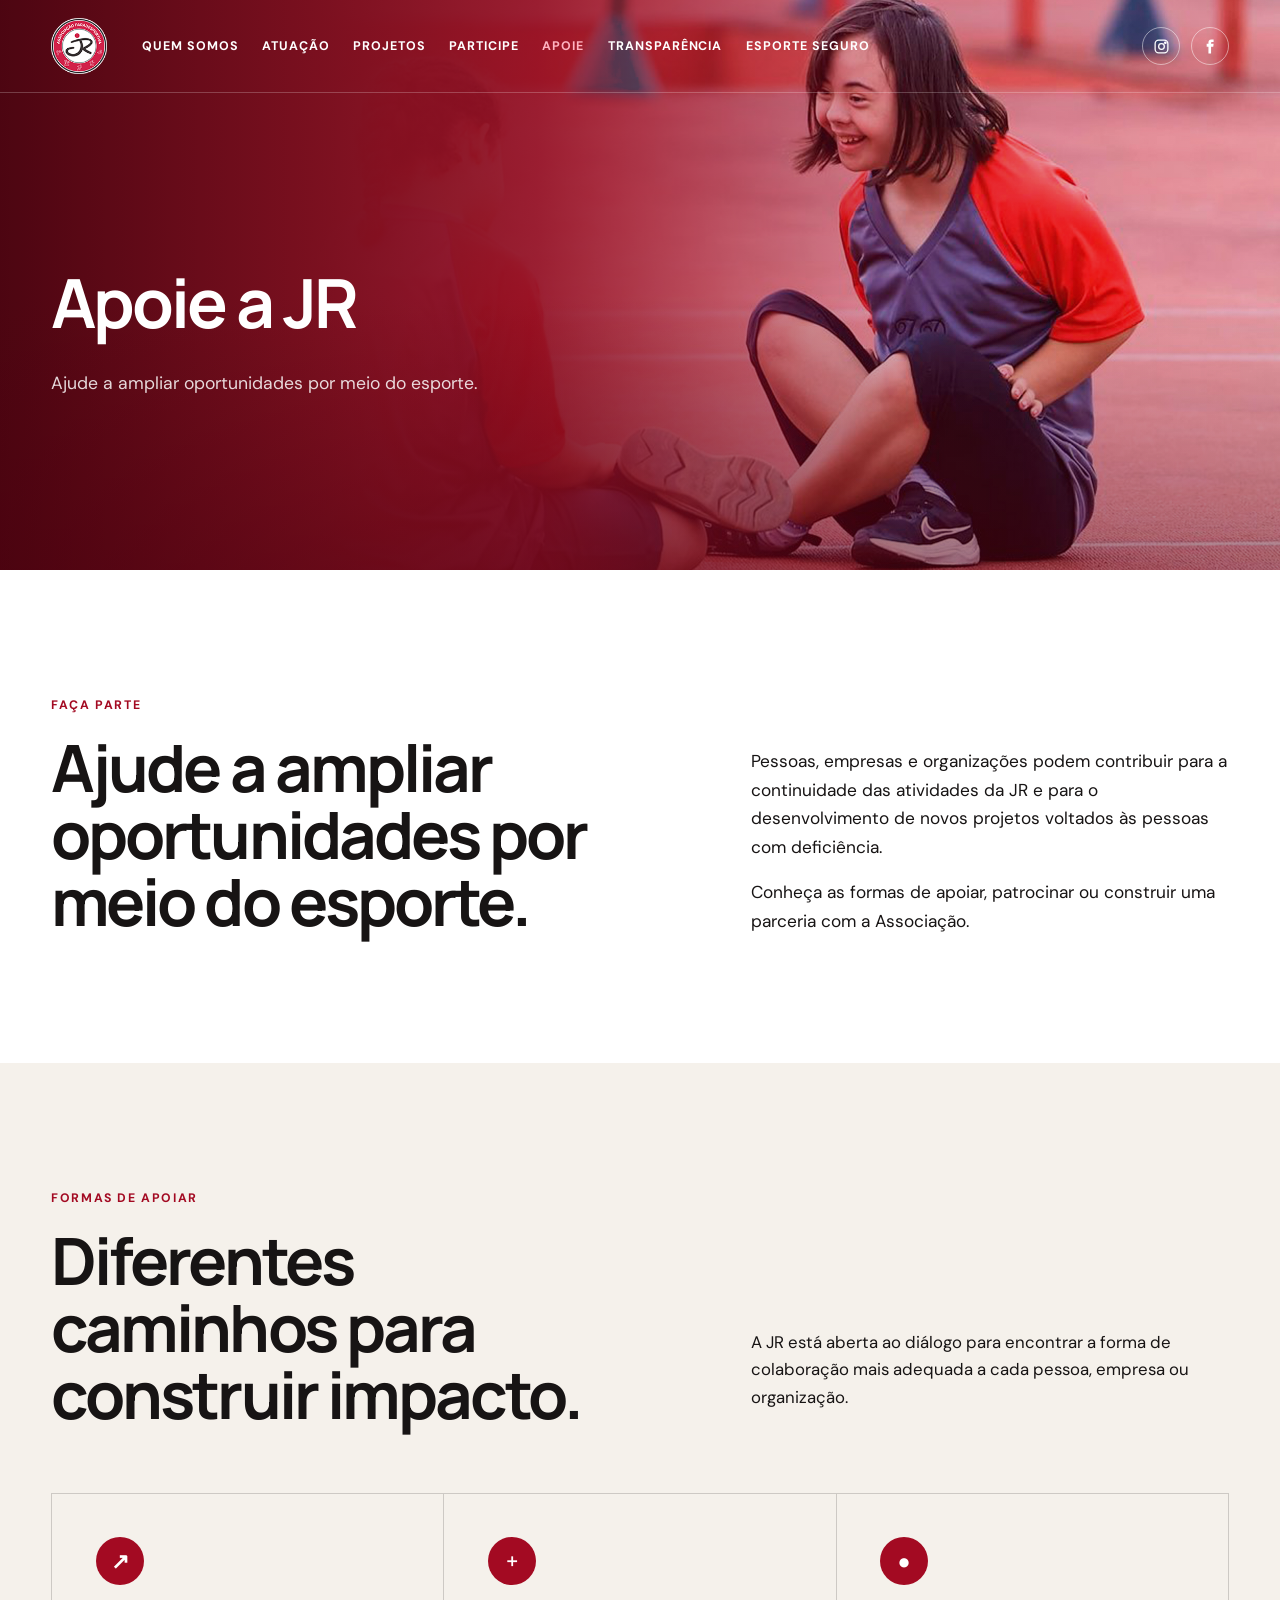
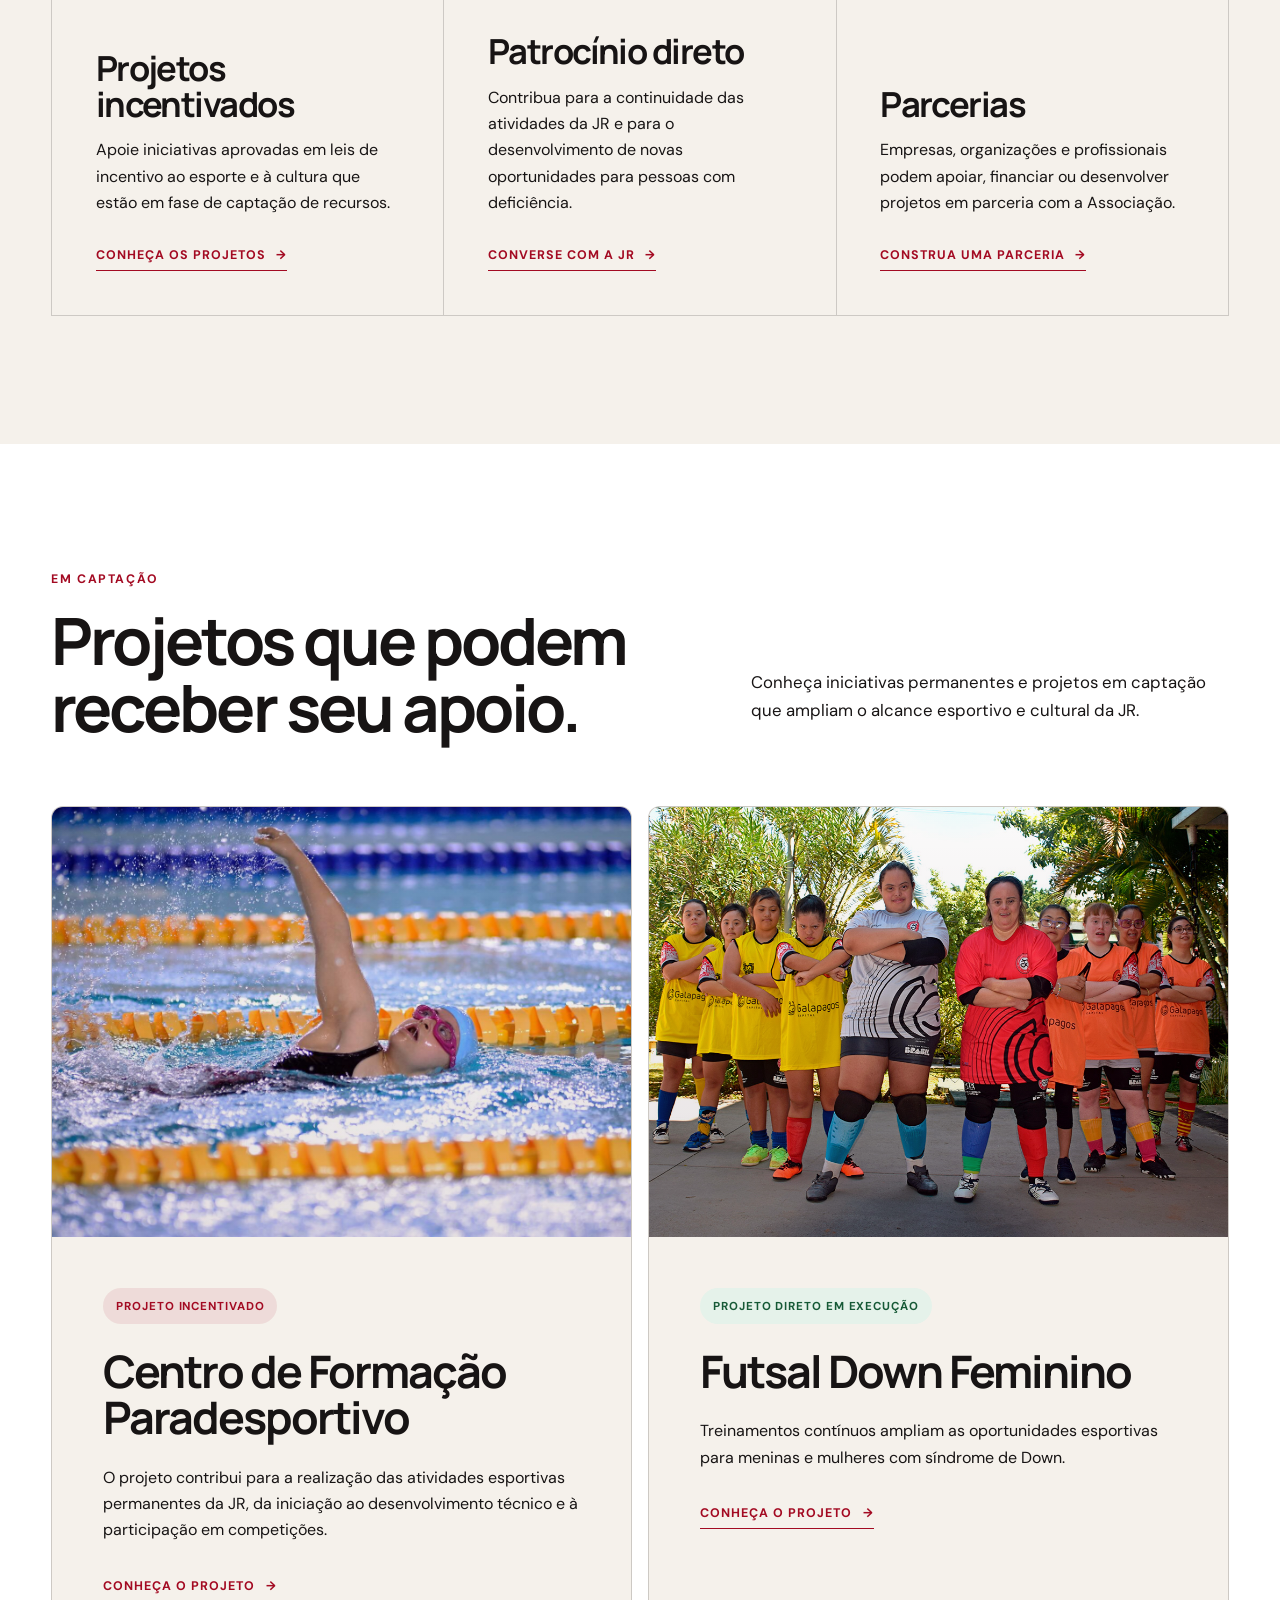
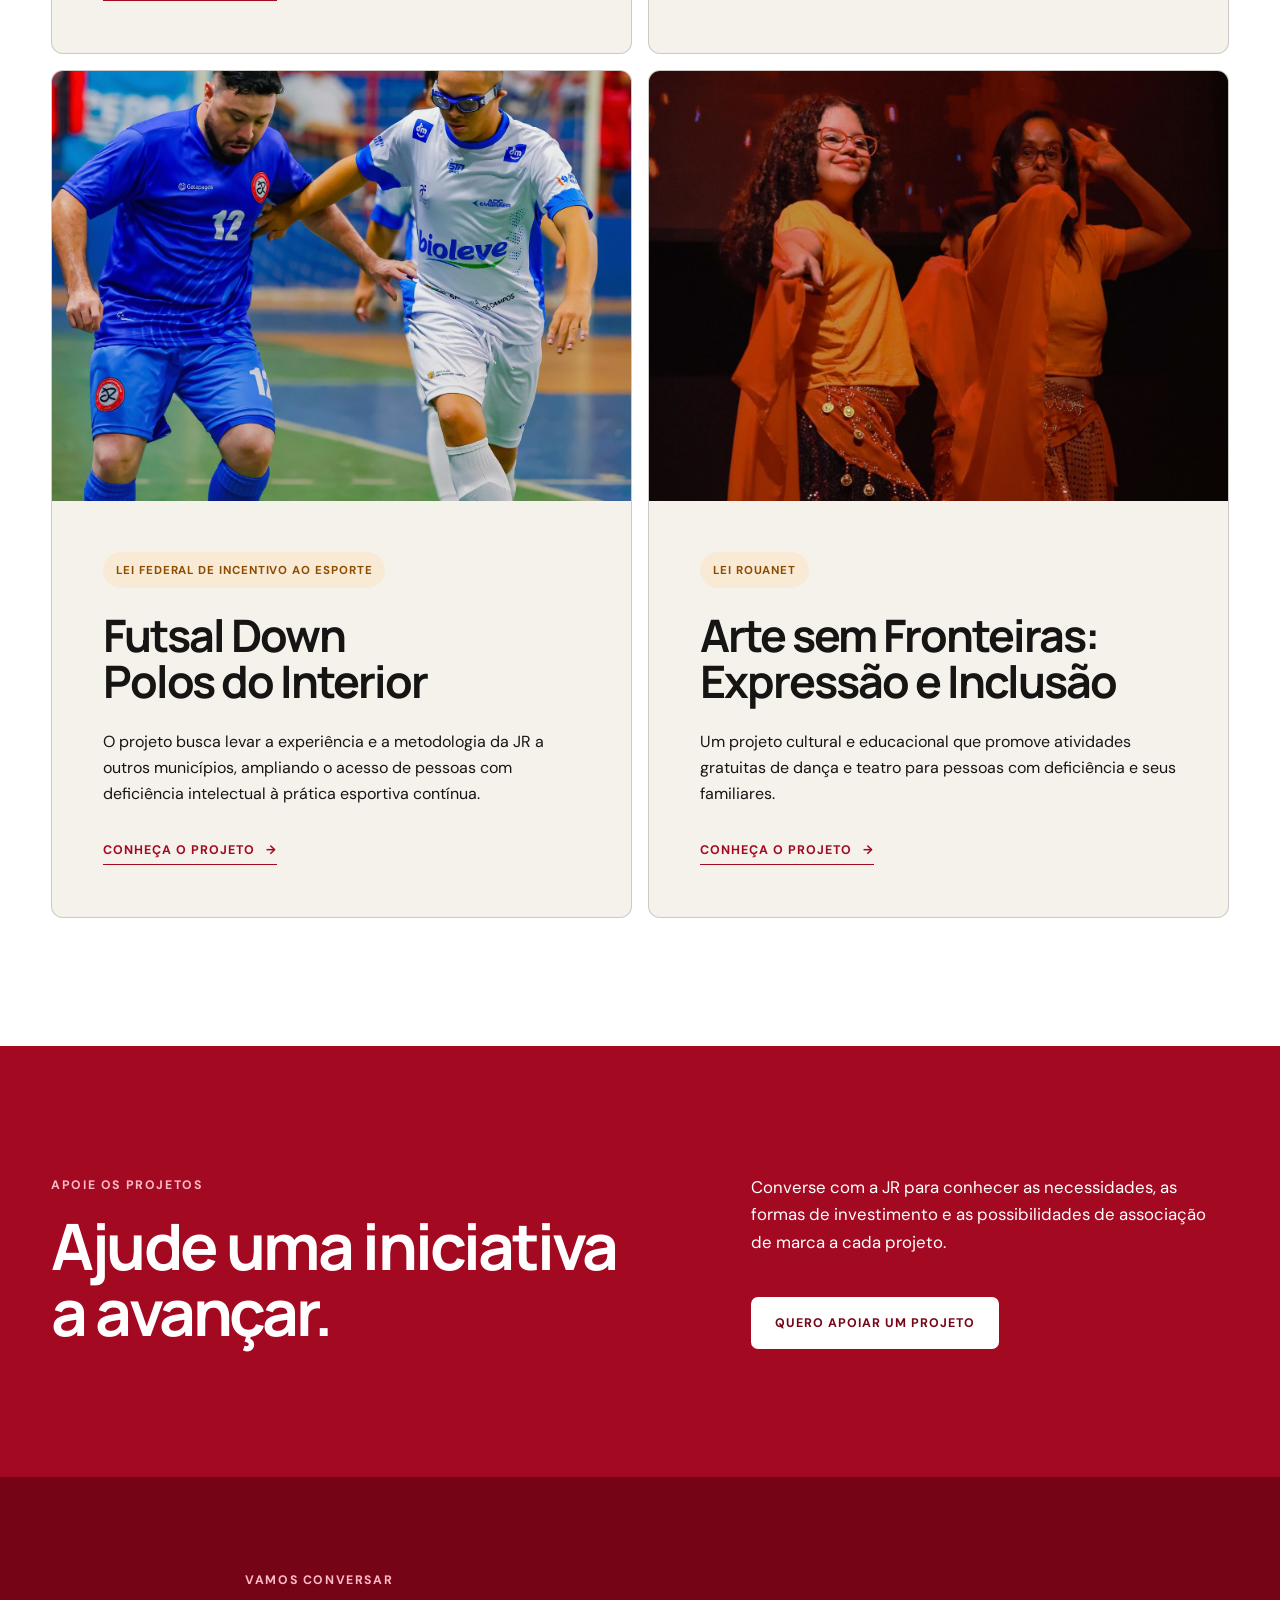
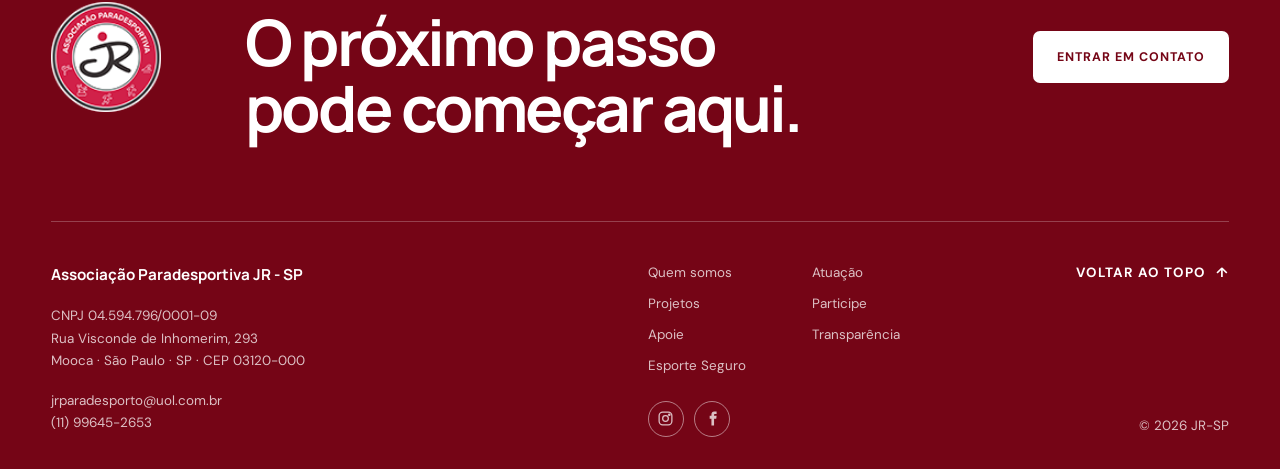
==== commit 8b8a6f02: "Cria página de Esporte Seguro" ====
--- a/apoie.html
+++ b/apoie.html
@@ -9,7 +9,7 @@
   <link rel="preconnect" href="https://fonts.googleapis.com">
   <link rel="preconnect" href="https://fonts.gstatic.com" crossorigin>
   <link href="https://fonts.googleapis.com/css2?family=DM+Sans:wght@400;500;600;700&family=Manrope:wght@500;600;700;800&display=swap" rel="stylesheet">
-  <link rel="stylesheet" href="styles.css">
+  <link rel="stylesheet" href="styles.css?v=4">
 </head>
 <body class="inner-page support-page">
   <a class="skip-link" href="#conteudo">Ir para o conteúdo</a>
@@ -28,7 +28,8 @@
         <a href="projetos.html">Projetos</a>
         <a href="participe.html">Participe</a>
         <a class="active" href="apoie.html" aria-current="page">Apoie</a>
-        <a href="index.html#transparencia">Transparência</a>
+        <a href="transparencia.html">Transparência</a>
+          <a href="esporte-seguro.html">Esporte Seguro</a>
       </nav>
       <div class="header-socials" aria-label="Redes sociais">
         <a href="https://www.instagram.com/jrparadesporto/" target="_blank" rel="noopener noreferrer" aria-label="Instagram da JR-SP">
@@ -172,7 +173,8 @@
           <a href="projetos.html">Projetos</a>
           <a href="participe.html">Participe</a>
           <a href="apoie.html">Apoie</a>
-          <a href="index.html#transparencia">Transparência</a>
+          <a href="transparencia.html">Transparência</a>
+          <a href="esporte-seguro.html">Esporte Seguro</a>
         </nav>
         <div class="footer-socials" aria-label="Redes sociais">
           <a href="https://www.instagram.com/jrparadesporto/" target="_blank" rel="noopener noreferrer" aria-label="Instagram da JR-SP">
--- a/styles.css
+++ b/styles.css
@@ -82,10 +82,15 @@
 .sports { padding-top: 8rem; }
 .section-heading { display: grid; grid-template-columns: 1.4fr .6fr; gap: 7vw; align-items: end; padding: 5rem 0 3rem; }
 .section-heading > p { margin-bottom: .4rem; max-width: 420px; font-size: 1.05rem; }
-.sports-grid { display: grid; grid-template-columns: repeat(4, 1fr); grid-auto-rows: 330px; gap: 1rem; }
-.sport-card { position: relative; grid-column: span 1; padding: 1.8rem; color: white; background: linear-gradient(0deg, rgba(30,0,7,.92), rgba(30,0,7,.04)), var(--photo) center / cover; border-radius: 10px; overflow: hidden; display: flex; flex-direction: column; justify-content: flex-end; }
+.sports-grid { display: grid; grid-template-columns: repeat(2, 1fr); grid-template-rows: repeat(4, 270px); gap: 1rem; }
+.sport-card { position: relative; padding: 1.8rem; color: white; background: linear-gradient(0deg, rgba(30,0,7,.92), rgba(30,0,7,.04)), var(--photo) center / cover; border-radius: 10px; overflow: hidden; display: flex; flex-direction: column; justify-content: flex-end; }
 .sport-card:after { content: ""; position: absolute; inset: 0; border: 1px solid rgba(255,255,255,.2); pointer-events: none; }
-.sport-card.featured { grid-column: span 2; }
+.sport-card:nth-child(1) { grid-column: 1; grid-row: 1 / 3; }
+.sport-card:nth-child(2) { grid-column: 2; grid-row: 1; }
+.sport-card:nth-child(3) { grid-column: 2; grid-row: 2; }
+.sport-card:nth-child(4) { grid-column: 1; grid-row: 3; }
+.sport-card:nth-child(5) { grid-column: 2; grid-row: 3 / 5; }
+.sport-card:nth-child(6) { grid-column: 1; grid-row: 4; }
 .sport-card.text-card { background: var(--red); }
 .sport-card div:last-child { position: relative; z-index: 1; }
 .sport-card h3 { margin-bottom: .5rem; font-size: clamp(1.7rem, 3.2vw, 3.2rem); }
@@ -145,10 +150,7 @@
   .impact-strip article:nth-child(-n+2) { border-bottom: 1px solid var(--line); }
   .purpose { grid-template-columns: 1fr; }
   .purpose-values { padding: 4rem 0; }
-  .sports-grid { grid-template-columns: repeat(2, 1fr); }
-  .sport-card { grid-column: span 1; }
-  .sport-card.featured { grid-column: span 2; }
-  .sports-grid { grid-auto-rows: 330px; }
+  .sports-grid { grid-template-rows: repeat(4, 250px); }
   .project-list article { grid-template-columns: 1fr 1.3fr 60px; }
   .project-list p { display: none; }
   .footer-top { grid-template-columns: 100px 1fr; }
@@ -184,8 +186,8 @@
   .purpose { padding-top: 4rem; padding-bottom: 4rem; }
   .sports { padding-top: 5.5rem; }
   .section-heading { padding: 3.5rem 0 2.5rem; }
-  .sports-grid { grid-template-columns: 1fr; grid-auto-rows: 320px; }
-  .sport-card, .sport-card.featured { grid-column: 1; }
+  .sports-grid { grid-template-columns: 1fr; grid-template-rows: none; grid-auto-rows: 320px; }
+  .sport-card:nth-child(n) { grid-column: 1; grid-row: auto; }
   .projects-head { padding: 3.5rem 0; }
   .project-list article { display: block; padding: 2rem 3.5rem 2rem 0; }
   .project-list h3 { margin: .7rem 0 0; }
@@ -436,3 +438,100 @@
   .organization-columns article:last-child { border-bottom: 1px solid var(--line); }
   .team-grid { grid-template-columns: 1fr; }
 }
+
+/* Página Transparência */
+.transparency-hero { position: relative; min-height: 570px; color: white; background: url("assets/ginastica.jpg") center 37% / cover no-repeat; overflow: hidden; }
+.transparency-hero:before { content: ""; position: absolute; inset: 0; background: linear-gradient(90deg, rgba(67,0,13,.97) 0%, rgba(126,1,25,.84) 45%, rgba(150,5,31,.34) 76%, rgba(108,0,21,.16) 100%); }
+.transparency-hero:after { content: ""; position: absolute; inset: 0; background: linear-gradient(0deg, rgba(74,0,14,.42), transparent 48%); }
+.transparency-hero-copy { position: relative; z-index: 1; min-height: 570px; width: min(92%, var(--max)); margin: auto; padding-top: 6rem; display: flex; flex-direction: column; justify-content: center; }
+.transparency-hero h1 { margin: 0; font-size: clamp(3.4rem, 5.3vw, 5.8rem); }
+.transparency-hero p { max-width: 620px; margin: 2rem 0 0; color: rgba(255,255,255,.84); font-size: 1.1rem; }
+.transparency-intro { display: grid; grid-template-columns: 1.1fr .9fr; gap: 9vw; align-items: end; }
+.transparency-intro h2 { max-width: 800px; }
+.transparency-intro > div:last-child { font-size: 1.08rem; }
+.transparency-intro > div:last-child p:last-child { margin-bottom: 0; }
+.documents-head, .faq-head { display: grid; grid-template-columns: 1.1fr .9fr; gap: 9vw; align-items: end; padding-bottom: 5rem; }
+.documents-head > p, .faq-head > p { max-width: 500px; margin-bottom: .4rem; font-size: 1.05rem; }
+.document-group + .document-group { margin-top: 5rem; }
+.document-group > h3 { margin-bottom: 1.5rem; color: var(--red); font-size: 1.35rem; letter-spacing: -.02em; }
+.document-grid { display: grid; grid-template-columns: 1fr 1fr; border-top: 1px solid var(--line); border-left: 1px solid var(--line); }
+.document-card { min-height: 245px; padding: 2.2rem; border-right: 1px solid var(--line); border-bottom: 1px solid var(--line); background: rgba(255,255,255,.28); display: flex; flex-direction: column; justify-content: space-between; }
+.document-type { color: var(--red); font-size: .72rem; font-weight: 700; letter-spacing: .11em; text-transform: uppercase; }
+.document-card h4 { max-width: 440px; margin: 1.2rem 0 0; font: 700 clamp(1.5rem, 2.5vw, 2.25rem)/1.12 "Manrope", sans-serif; letter-spacing: -.04em; }
+.document-status { display: flex; align-items: center; gap: .7rem; margin-top: 2rem; color: #6e6666; font-size: .75rem; font-weight: 700; letter-spacing: .07em; text-transform: uppercase; }
+.document-status:before { content: ""; width: 8px; height: 8px; border-radius: 50%; background: var(--red); opacity: .45; }
+.faq-head { padding-bottom: 3.5rem; }
+.faq-list { border-top: 1px solid var(--line); }
+.faq-list details { border-bottom: 1px solid var(--line); }
+.faq-list summary { min-height: 104px; padding: 1.7rem 0; display: flex; align-items: center; justify-content: space-between; gap: 2rem; cursor: pointer; list-style: none; font: 700 clamp(1.15rem, 2vw, 1.65rem)/1.25 "Manrope", sans-serif; letter-spacing: -.025em; }
+.faq-list summary::-webkit-details-marker { display: none; }
+.faq-list summary span { flex: 0 0 auto; width: 42px; height: 42px; display: grid; place-items: center; border: 1px solid var(--line); border-radius: 50%; color: var(--red); font-size: 1.5rem; font-weight: 400; transition: transform .2s, background .2s, color .2s; }
+.faq-list details[open] summary span { transform: rotate(45deg); color: white; background: var(--red); }
+.faq-list details > div { max-width: 820px; padding: 0 5rem 2rem 0; color: #514b4b; font-size: 1.02rem; }
+.faq-list details > div p { margin-bottom: .8rem; }
+
+@media (max-width: 960px) {
+  .transparency-intro, .documents-head, .faq-head { grid-template-columns: 1fr; }
+}
+
+@media (max-width: 720px) {
+  .transparency-hero { min-height: 580px; background-position: 58% center; }
+  .transparency-hero:before { background: linear-gradient(0deg, rgba(55,0,11,.98) 0%, rgba(123,0,23,.72) 62%, rgba(123,0,23,.2) 100%); }
+  .transparency-hero-copy { min-height: 580px; width: auto; margin: 0 1.25rem; padding: 9rem 0 4rem; justify-content: flex-end; }
+  .transparency-hero h1 { font-size: clamp(3rem, 14vw, 4.4rem); }
+  .documents-head, .faq-head { padding-bottom: 3.5rem; }
+  .document-group + .document-group { margin-top: 4rem; }
+  .document-grid { grid-template-columns: 1fr; }
+  .document-card { min-height: 220px; padding: 1.7rem; }
+  .faq-list summary { min-height: 92px; gap: 1rem; }
+  .faq-list summary span { width: 36px; height: 36px; }
+  .faq-list details > div { padding-right: 0; }
+}
+
+/* Página Esporte Seguro */
+.safeguarding-hero { position: relative; min-height: 570px; color: white; background: url("assets/participe-hero.jpg") center 43% / cover no-repeat; overflow: hidden; }
+.safeguarding-hero:before { content: ""; position: absolute; inset: 0; background: linear-gradient(90deg, rgba(67,0,13,.97) 0%, rgba(126,1,25,.84) 45%, rgba(150,5,31,.32) 76%, rgba(108,0,21,.14) 100%); }
+.safeguarding-hero:after { content: ""; position: absolute; inset: 0; background: linear-gradient(0deg, rgba(74,0,14,.42), transparent 48%); }
+.safeguarding-hero-copy { position: relative; z-index: 1; min-height: 570px; width: min(92%, var(--max)); margin: auto; padding-top: 6rem; display: flex; flex-direction: column; justify-content: center; }
+.safeguarding-hero h1 { margin: 0; font-size: clamp(3.4rem, 5.3vw, 5.8rem); }
+.safeguarding-hero h1 em { font-family: Georgia, serif; font-weight: 400; }
+.safeguarding-hero p { max-width: 620px; margin: 2rem 0 0; color: rgba(255,255,255,.84); font-size: 1.1rem; }
+.safeguarding-intro { display: grid; grid-template-columns: 1.1fr .9fr; gap: 9vw; align-items: end; }
+.safeguarding-intro > div:last-child { font-size: 1.08rem; }
+.safeguarding-intro > div:last-child p:last-child { margin-bottom: 0; }
+.safeguarding-head { display: grid; grid-template-columns: 1.1fr .9fr; gap: 9vw; align-items: end; padding-bottom: 4rem; }
+.safeguarding-head > p { max-width: 500px; margin-bottom: .4rem; font-size: 1.05rem; }
+.safeguarding-grid { display: grid; grid-template-columns: 1fr 1fr; border-top: 1px solid var(--line); border-left: 1px solid var(--line); }
+.safeguarding-grid article { min-height: 330px; padding: clamp(2rem, 4vw, 4rem); border-right: 1px solid var(--line); border-bottom: 1px solid var(--line); }
+.safeguarding-grid span, .safe-document-list span { color: var(--red); font-size: .72rem; font-weight: 700; letter-spacing: .11em; text-transform: uppercase; }
+.safeguarding-grid h3 { max-width: 450px; margin: 3.5rem 0 1.2rem; font-size: clamp(1.8rem, 3vw, 3rem); }
+.safeguarding-grid p { max-width: 500px; margin-bottom: 0; }
+.safe-document-list { border-top: 1px solid var(--line); }
+.safe-document-list article { display: grid; grid-template-columns: 1fr auto; gap: 2rem; align-items: center; min-height: 150px; padding: 2rem 0; border-bottom: 1px solid var(--line); }
+.safe-document-list h3 { margin: .65rem 0 0; font-size: clamp(1.45rem, 2.5vw, 2.3rem); }
+.safe-document-list strong { color: #6e6666; font-size: .72rem; letter-spacing: .08em; text-transform: uppercase; }
+.ombudsman { display: grid; grid-template-columns: 1.1fr .9fr; gap: 9vw; align-items: center; color: white; background: var(--wine); }
+.ombudsman h2 { max-width: 720px; }
+.ombudsman > div:last-child { font-size: 1.08rem; color: rgba(255,255,255,.78); }
+.ombudsman-status { display: inline-flex; margin-top: 1.5rem; padding: .8rem 1rem; border: 1px solid rgba(255,255,255,.32); border-radius: 7px; color: white; font-size: .75rem; font-weight: 700; letter-spacing: .08em; text-transform: uppercase; }
+
+@media (max-width: 1180px) and (min-width: 721px) {
+  .nav-wrap { gap: 1.3rem; }
+  .nav-wrap nav { gap: .85rem; font-size: .7rem; }
+  .header-socials { gap: .4rem; }
+}
+
+@media (max-width: 960px) {
+  .safeguarding-intro, .safeguarding-head, .ombudsman { grid-template-columns: 1fr; }
+}
+
+@media (max-width: 720px) {
+  .safeguarding-hero { min-height: 580px; background-position: 58% center; }
+  .safeguarding-hero:before { background: linear-gradient(0deg, rgba(55,0,11,.98) 0%, rgba(123,0,23,.72) 62%, rgba(123,0,23,.2) 100%); }
+  .safeguarding-hero-copy { min-height: 580px; width: auto; margin: 0 1.25rem; padding: 9rem 0 4rem; justify-content: flex-end; }
+  .safeguarding-hero h1 { font-size: clamp(3rem, 14vw, 4.4rem); }
+  .safeguarding-head { padding-bottom: 3.5rem; }
+  .safeguarding-grid { grid-template-columns: 1fr; }
+  .safeguarding-grid article { min-height: 290px; padding: 2.2rem; }
+  .safe-document-list article { grid-template-columns: 1fr; gap: 1.2rem; }
+}
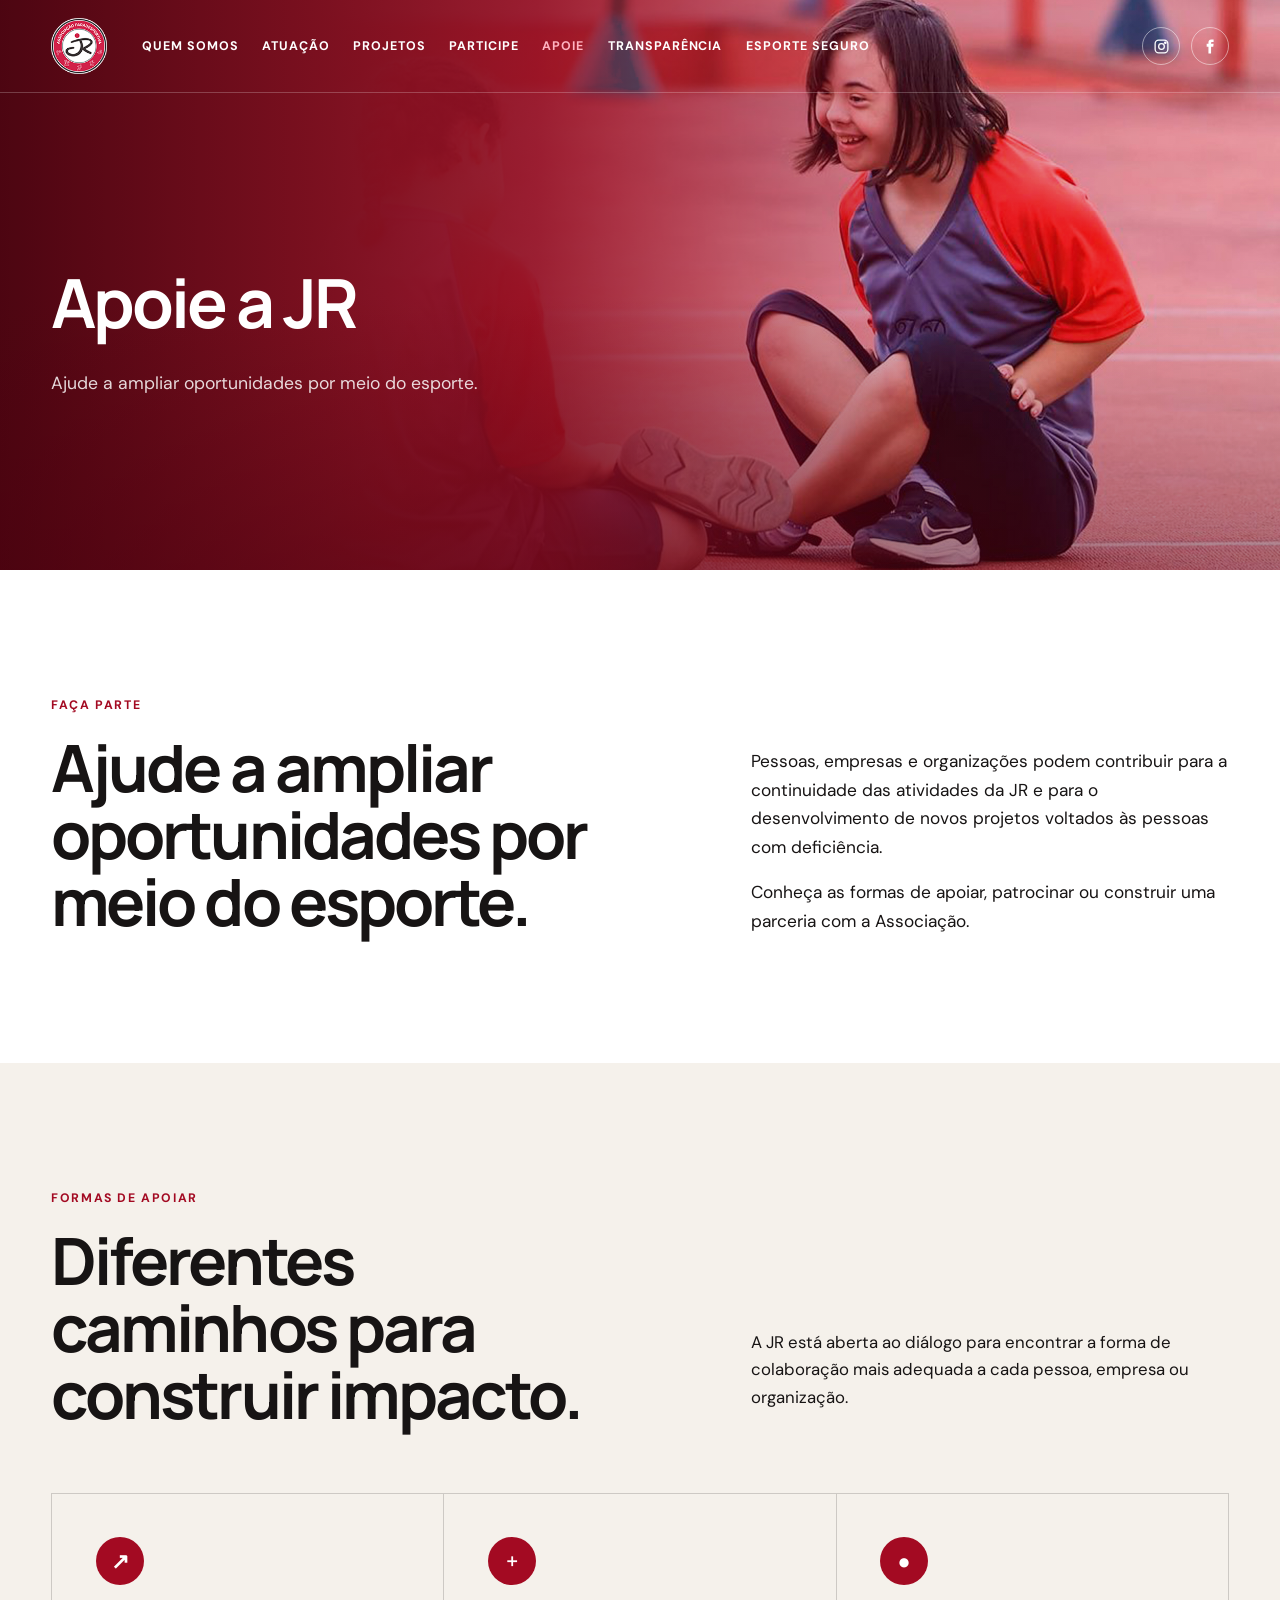
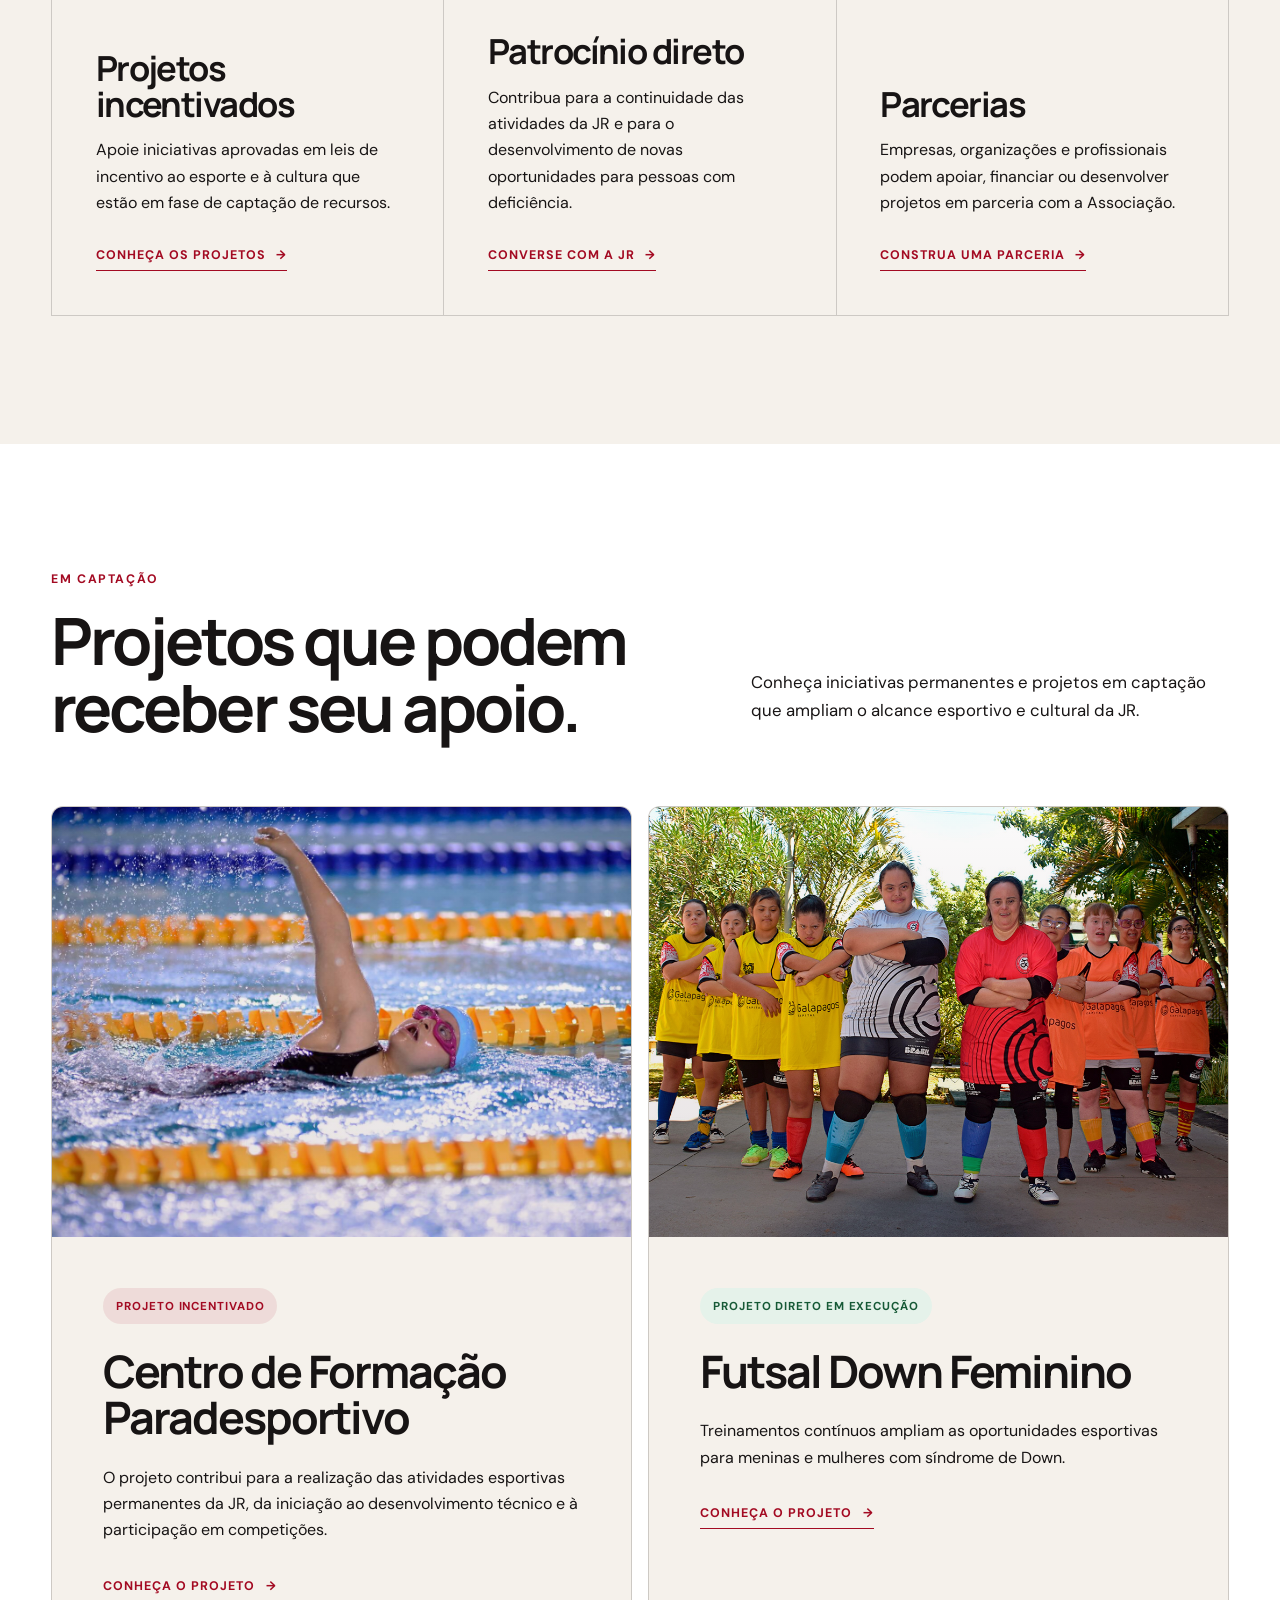
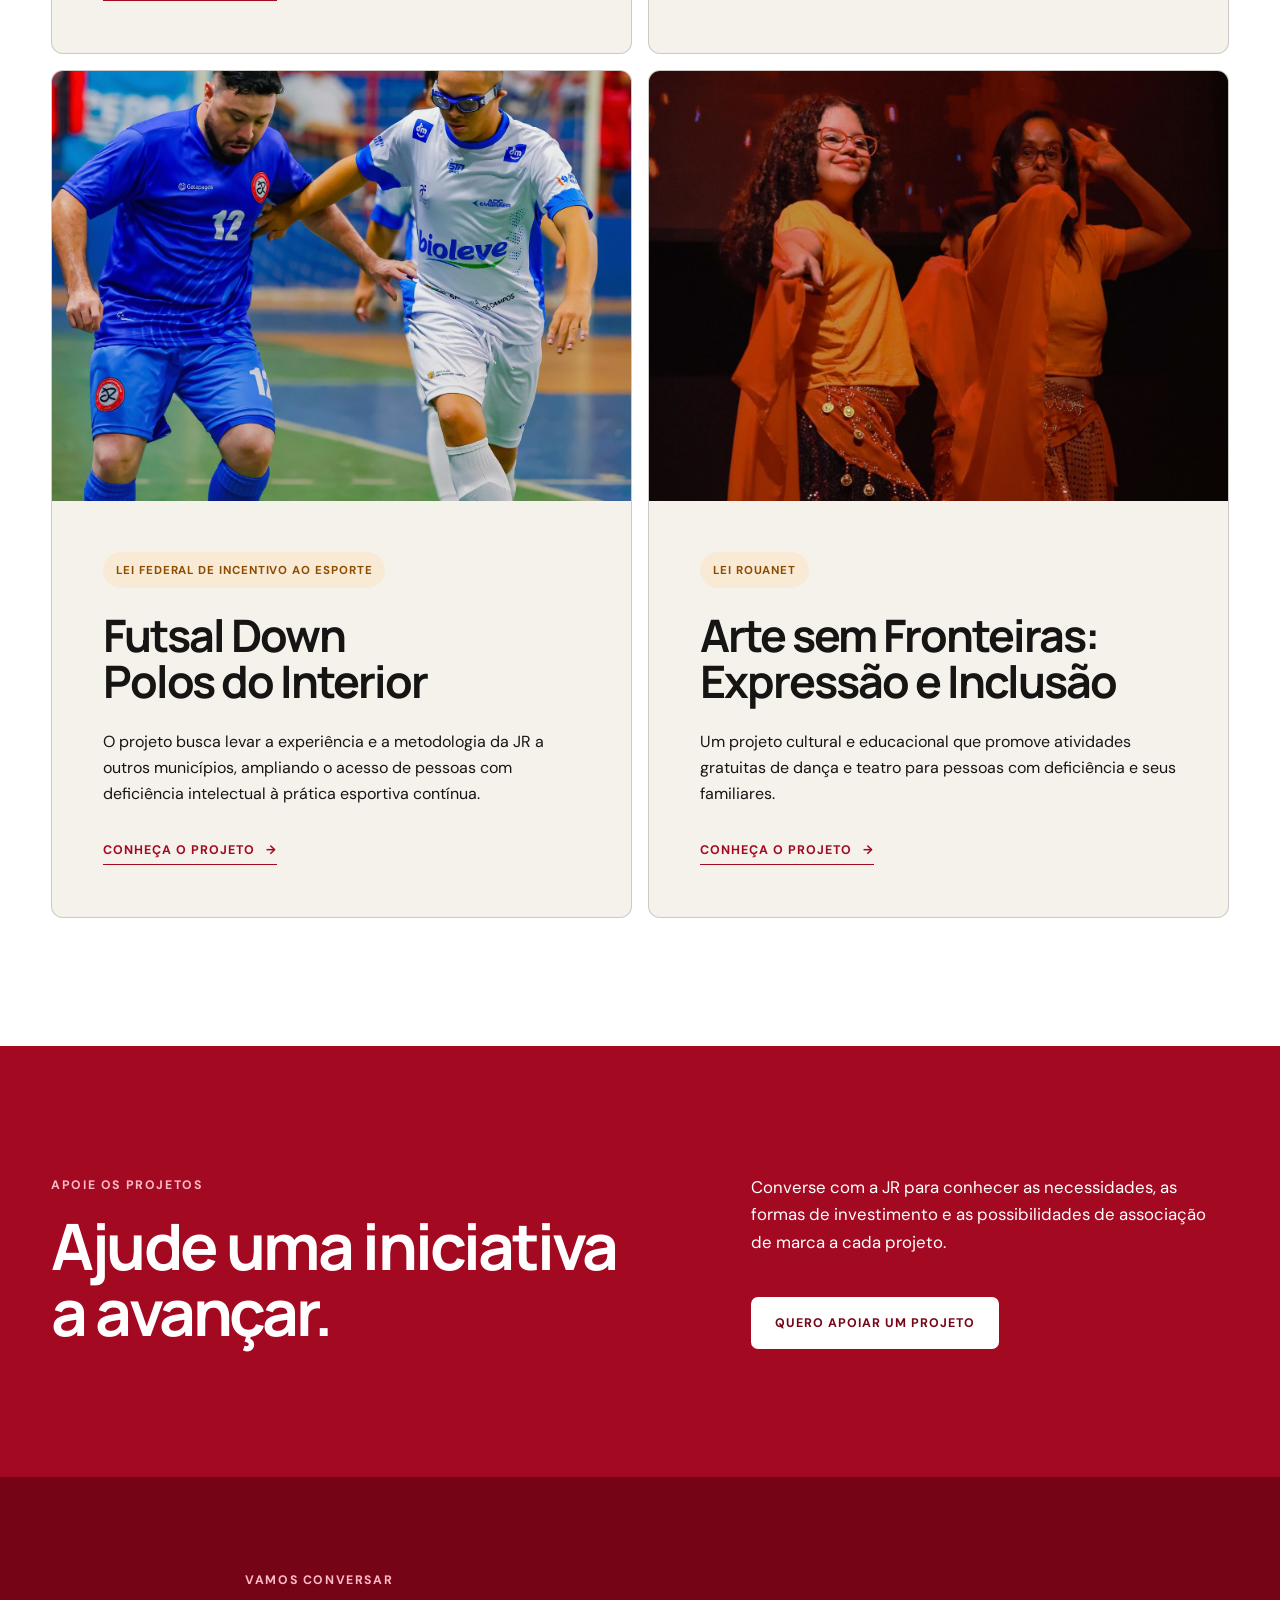
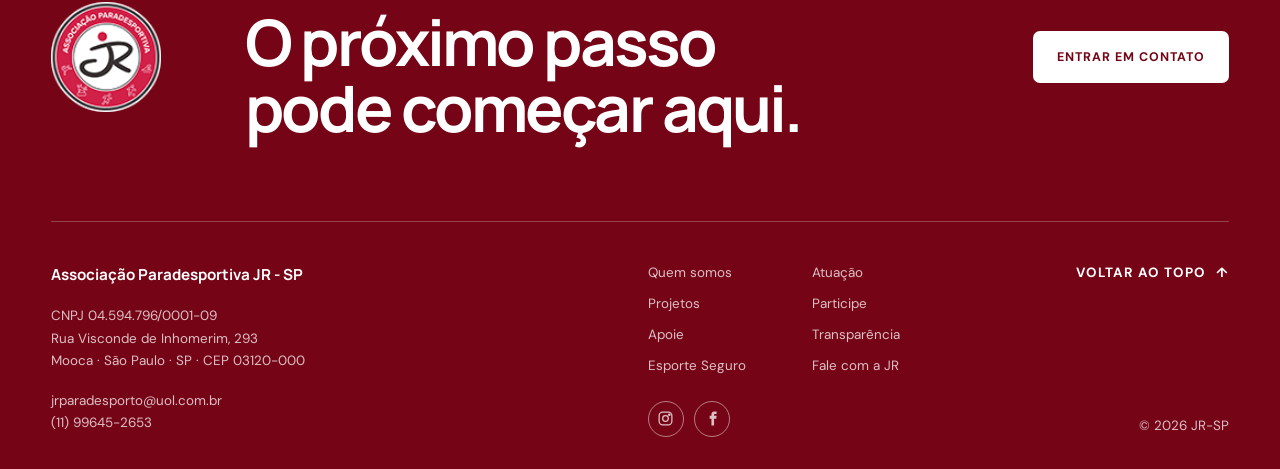
==== commit 9dd95d7f: "Cria página Fale com a JR" ====
--- a/apoie.html
+++ b/apoie.html
@@ -9,7 +9,7 @@
   <link rel="preconnect" href="https://fonts.googleapis.com">
   <link rel="preconnect" href="https://fonts.gstatic.com" crossorigin>
   <link href="https://fonts.googleapis.com/css2?family=DM+Sans:wght@400;500;600;700&family=Manrope:wght@500;600;700;800&display=swap" rel="stylesheet">
-  <link rel="stylesheet" href="styles.css?v=4">
+  <link rel="stylesheet" href="styles.css?v=6">
 </head>
 <body class="inner-page support-page">
   <a class="skip-link" href="#conteudo">Ir para o conteúdo</a>
@@ -24,7 +24,7 @@
       </button>
       <nav id="menu-principal" aria-label="Navegação principal">
         <a href="quem-somos.html">Quem somos</a>
-        <a href="index.html#atuacao">Atuação</a>
+        <a href="atuacao.html">Atuação</a>
         <a href="projetos.html">Projetos</a>
         <a href="participe.html">Participe</a>
         <a class="active" href="apoie.html" aria-current="page">Apoie</a>
@@ -158,7 +158,7 @@
         <p class="eyebrow light">Vamos conversar</p>
         <h2>O próximo passo<br>pode começar aqui.</h2>
       </div>
-      <a class="button button-light" href="mailto:jrparadesporto@uol.com.br">Entrar em contato</a>
+      <a class="button button-light" href="fale-com-a-jr.html">Entrar em contato</a>
     </div>
     <div class="footer-bottom">
       <div class="footer-identity">
@@ -169,12 +169,13 @@
       <div class="footer-navigation">
         <nav aria-label="Navegação do rodapé">
           <a href="quem-somos.html">Quem somos</a>
-          <a href="index.html#atuacao">Atuação</a>
+          <a href="atuacao.html">Atuação</a>
           <a href="projetos.html">Projetos</a>
           <a href="participe.html">Participe</a>
           <a href="apoie.html">Apoie</a>
           <a href="transparencia.html">Transparência</a>
           <a href="esporte-seguro.html">Esporte Seguro</a>
+          <a href="fale-com-a-jr.html">Fale com a JR</a>
         </nav>
         <div class="footer-socials" aria-label="Redes sociais">
           <a href="https://www.instagram.com/jrparadesporto/" target="_blank" rel="noopener noreferrer" aria-label="Instagram da JR-SP">
--- a/styles.css
+++ b/styles.css
@@ -535,3 +535,91 @@
   .safeguarding-grid article { min-height: 290px; padding: 2.2rem; }
   .safe-document-list article { grid-template-columns: 1fr; gap: 1.2rem; }
 }
+
+/* Página Atuação */
+.action-hero { position: relative; min-height: 570px; color: white; background: url("assets/atletismo.jpg") center 38% / cover no-repeat; overflow: hidden; }
+.action-hero:before { content: ""; position: absolute; inset: 0; background: linear-gradient(90deg, rgba(67,0,13,.97) 0%, rgba(126,1,25,.84) 45%, rgba(150,5,31,.3) 76%, rgba(108,0,21,.12) 100%); }
+.action-hero:after { content: ""; position: absolute; inset: 0; background: linear-gradient(0deg, rgba(74,0,14,.42), transparent 48%); }
+.action-hero-copy { position: relative; z-index: 1; min-height: 570px; width: min(92%, var(--max)); margin: auto; padding-top: 6rem; display: flex; flex-direction: column; justify-content: center; }
+.action-hero h1 { max-width: 920px; margin: 0; font-size: clamp(3.4rem, 5.3vw, 5.8rem); }
+.action-hero h1 em { font-family: Georgia, serif; font-weight: 400; }
+.action-hero p { max-width: 650px; margin: 2rem 0 0; color: rgba(255,255,255,.84); font-size: 1.1rem; }
+.pathways-intro { display: grid; grid-template-columns: 1.1fr .9fr; gap: 9vw; align-items: start; }
+.pathways-intro > div:last-child { padding-top: 3rem; font-size: 1.05rem; }
+.pathway-steps { display: grid; grid-template-columns: repeat(4, 1fr); margin-top: 5rem; border-top: 1px solid var(--line); border-left: 1px solid var(--line); }
+.pathway-steps article { min-height: 230px; padding: 2.2rem; border-right: 1px solid var(--line); border-bottom: 1px solid var(--line); }
+.pathway-steps span { color: var(--red); font: 700 1.4rem/1.2 "Manrope", sans-serif; }
+.pathway-steps p { margin: 3.5rem 0 0; }
+.action-sports { padding-top: 8rem; }
+.action-inline-cta { display: flex; justify-content: space-between; align-items: center; gap: 2rem; margin-top: 2.5rem; padding-top: 2.5rem; border-top: 1px solid var(--line); }
+.action-inline-cta p { margin: 0; font: 600 clamp(1.3rem, 2vw, 1.8rem)/1.3 "Manrope", sans-serif; }
+.action-projects, .action-final { display: grid; grid-template-columns: 1.1fr .9fr; gap: 9vw; align-items: center; color: white; background: var(--wine); }
+.action-projects h2, .action-final h2 { max-width: 760px; }
+.action-projects > div:last-child, .action-final > div:last-child { color: rgba(255,255,255,.76); font-size: 1.05rem; }
+.action-projects .button { margin-top: 1.5rem; }
+.knowledge { display: grid; grid-template-columns: 1fr 1fr; gap: 1rem; }
+.knowledge-photo { min-height: 670px; border-radius: 12px; background: url("assets/futsal.jpg") center / cover; }
+.knowledge-copy { padding: clamp(3rem, 6vw, 6rem); display: flex; flex-direction: column; justify-content: center; }
+.knowledge-copy h2 { font-size: clamp(2.8rem, 4.7vw, 5rem); }
+.knowledge-copy .text-link { align-self: flex-start; margin-top: 1.5rem; }
+.action-final { background: var(--red); }
+.action-final-buttons { display: flex; align-items: center; gap: 2rem; margin-top: 2rem; }
+
+@media (max-width: 960px) {
+  .pathways-intro, .action-projects, .action-final { grid-template-columns: 1fr; }
+  .pathways-intro > div:last-child { padding-top: 0; }
+  .pathway-steps { grid-template-columns: 1fr 1fr; }
+  .knowledge { grid-template-columns: 1fr; }
+  .knowledge-photo { min-height: 520px; }
+}
+
+@media (max-width: 720px) {
+  .action-hero { min-height: 580px; background-position: 62% center; }
+  .action-hero:before { background: linear-gradient(0deg, rgba(55,0,11,.98) 0%, rgba(123,0,23,.72) 62%, rgba(123,0,23,.2) 100%); }
+  .action-hero-copy { min-height: 580px; width: auto; margin: 0 1.25rem; padding: 9rem 0 4rem; justify-content: flex-end; }
+  .action-hero h1 { font-size: clamp(3rem, 13vw, 4.2rem); }
+  .pathway-steps { grid-template-columns: 1fr; }
+  .pathway-steps article { min-height: 200px; }
+  .action-inline-cta, .action-final-buttons { align-items: flex-start; flex-direction: column; }
+  .knowledge-photo { min-height: 430px; }
+  .knowledge-copy { padding: 4rem 1.5rem; }
+}
+
+/* Página Fale com a JR */
+.contact-hero { position: relative; min-height: 570px; color: white; background: url("assets/hero.jpg") center 32% / cover no-repeat; overflow: hidden; }
+.contact-hero:before { content: ""; position: absolute; inset: 0; background: linear-gradient(90deg, rgba(67,0,13,.97) 0%, rgba(126,1,25,.84) 45%, rgba(150,5,31,.28) 76%, rgba(108,0,21,.12) 100%); }
+.contact-hero:after { content: ""; position: absolute; inset: 0; background: linear-gradient(0deg, rgba(74,0,14,.42), transparent 48%); }
+.contact-hero-copy { position: relative; z-index: 1; min-height: 570px; width: min(92%, var(--max)); margin: auto; padding-top: 6rem; display: flex; flex-direction: column; justify-content: center; }
+.contact-hero h1 { margin: 0; font-size: clamp(3.4rem, 5.3vw, 5.8rem); }
+.contact-hero h1 em { font-family: Georgia, serif; font-weight: 400; }
+.contact-hero p { max-width: 620px; margin: 2rem 0 0; color: rgba(255,255,255,.84); font-size: 1.1rem; }
+.contact-intro, .contact-address, .contact-safety { display: grid; grid-template-columns: 1.1fr .9fr; gap: 9vw; align-items: center; }
+.contact-intro > p { max-width: 520px; margin: 0; font-size: 1.08rem; }
+.contact-channel-grid { display: grid; grid-template-columns: repeat(3, 1fr); border-top: 1px solid var(--line); border-left: 1px solid var(--line); }
+.contact-channel-grid article { min-height: 430px; padding: clamp(2rem, 3.6vw, 3.8rem); border-right: 1px solid var(--line); border-bottom: 1px solid var(--line); display: flex; flex-direction: column; align-items: flex-start; }
+.contact-channel-label { color: var(--red); font-size: .72rem; font-weight: 700; letter-spacing: .11em; text-transform: uppercase; }
+.contact-channel-grid h3 { margin: 3rem 0 1.2rem; font-size: clamp(1.7rem, 2.7vw, 2.8rem); overflow-wrap: anywhere; }
+.contact-channel-grid p { margin-bottom: 2rem; }
+.contact-channel-grid .button, .contact-social-links { margin-top: auto; }
+.contact-social-links { display: flex; flex-wrap: wrap; gap: 1.2rem; }
+.address-card { padding: clamp(2.5rem, 5vw, 5rem); border: 1px solid var(--line); border-radius: 12px; background: var(--paper); }
+.address-card > p { margin-bottom: 2rem; font: 600 clamp(1.5rem, 2.5vw, 2.3rem)/1.45 "Manrope", sans-serif; }
+.address-card small { display: block; margin-top: 2.5rem; padding-top: 1.5rem; border-top: 1px solid var(--line); color: #6e6666; }
+.contact-safety { color: white; background: var(--wine); }
+.contact-safety > div:last-child { color: rgba(255,255,255,.78); font-size: 1.05rem; }
+.contact-safety .button { margin-top: 1.5rem; }
+
+@media (max-width: 960px) {
+  .contact-intro, .contact-address, .contact-safety { grid-template-columns: 1fr; }
+  .contact-channel-grid { grid-template-columns: 1fr; }
+  .contact-channel-grid article { min-height: 350px; }
+}
+
+@media (max-width: 720px) {
+  .contact-hero { min-height: 580px; background-position: 62% center; }
+  .contact-hero:before { background: linear-gradient(0deg, rgba(55,0,11,.98) 0%, rgba(123,0,23,.72) 62%, rgba(123,0,23,.2) 100%); }
+  .contact-hero-copy { min-height: 580px; width: auto; margin: 0 1.25rem; padding: 9rem 0 4rem; justify-content: flex-end; }
+  .contact-hero h1 { font-size: clamp(3rem, 14vw, 4.4rem); }
+  .contact-channel-grid article { min-height: 330px; padding: 2.2rem; }
+  .address-card { padding: 2.2rem; }
+}
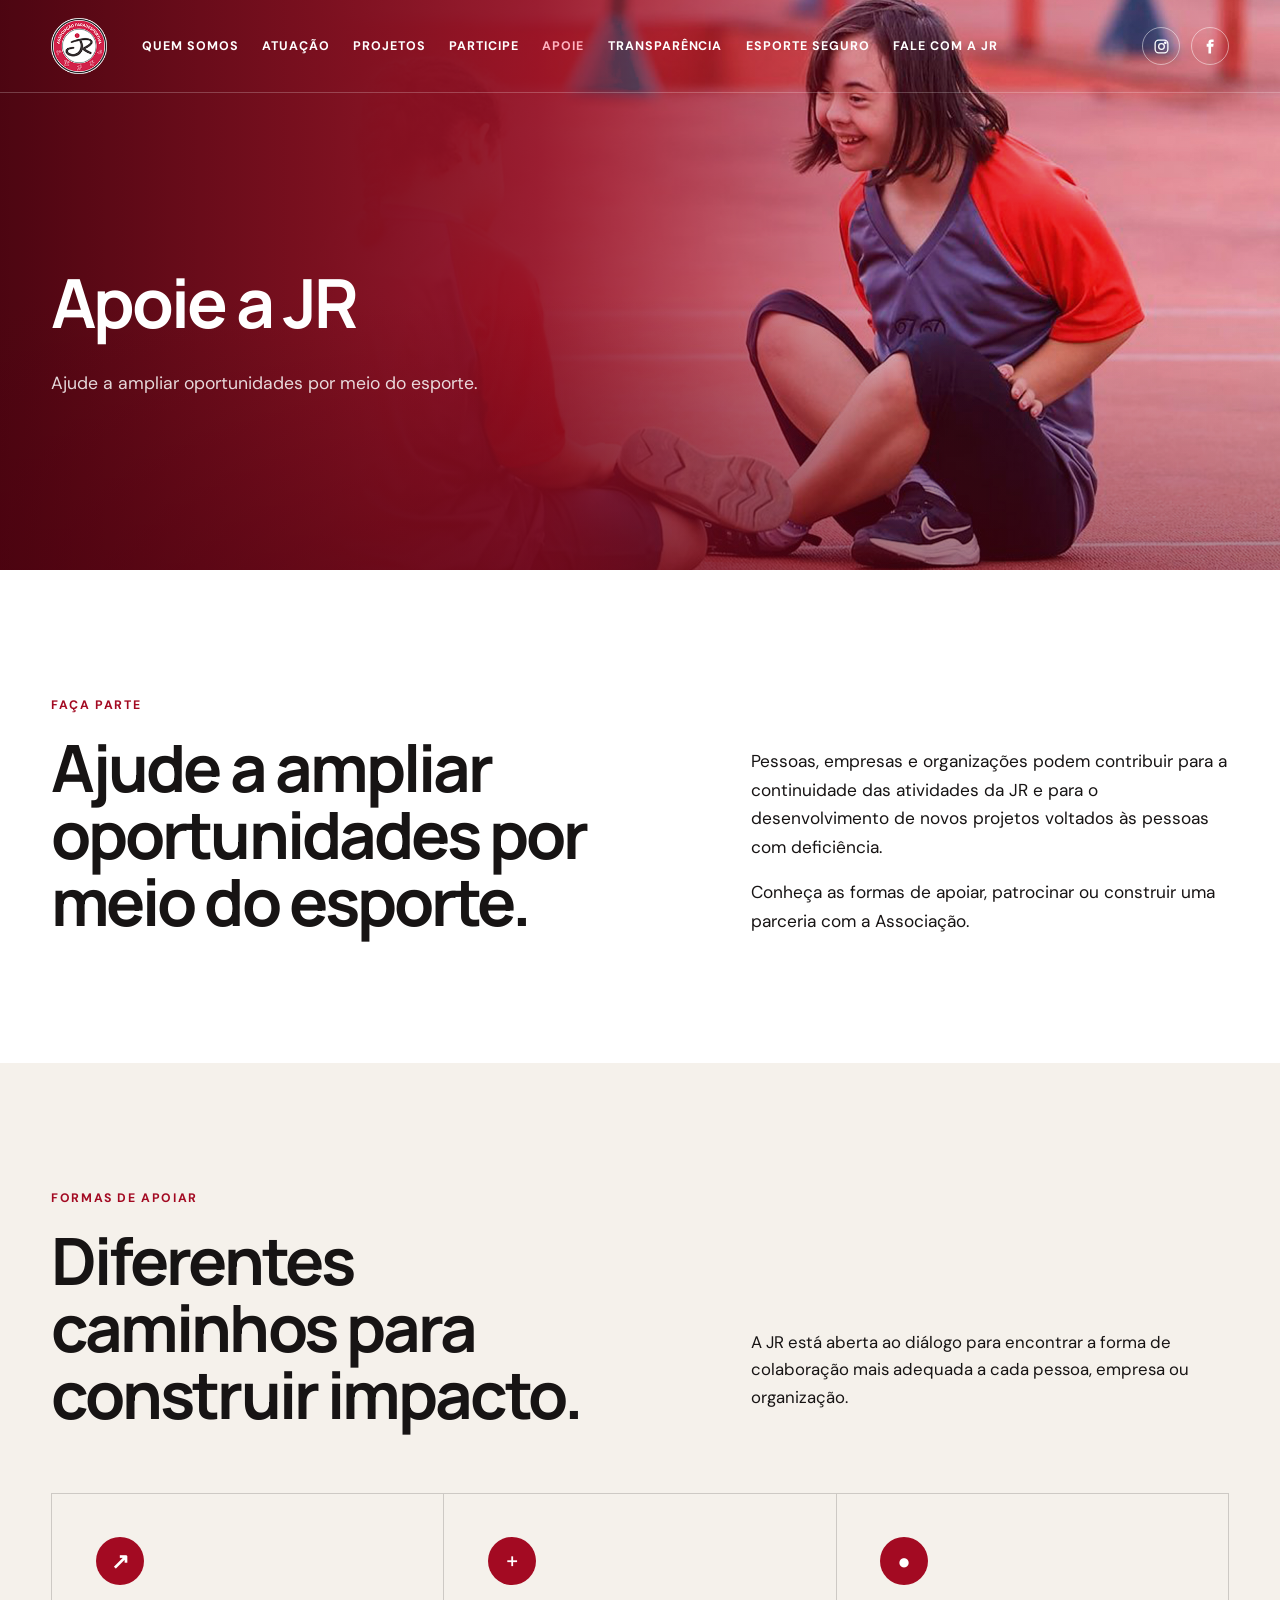
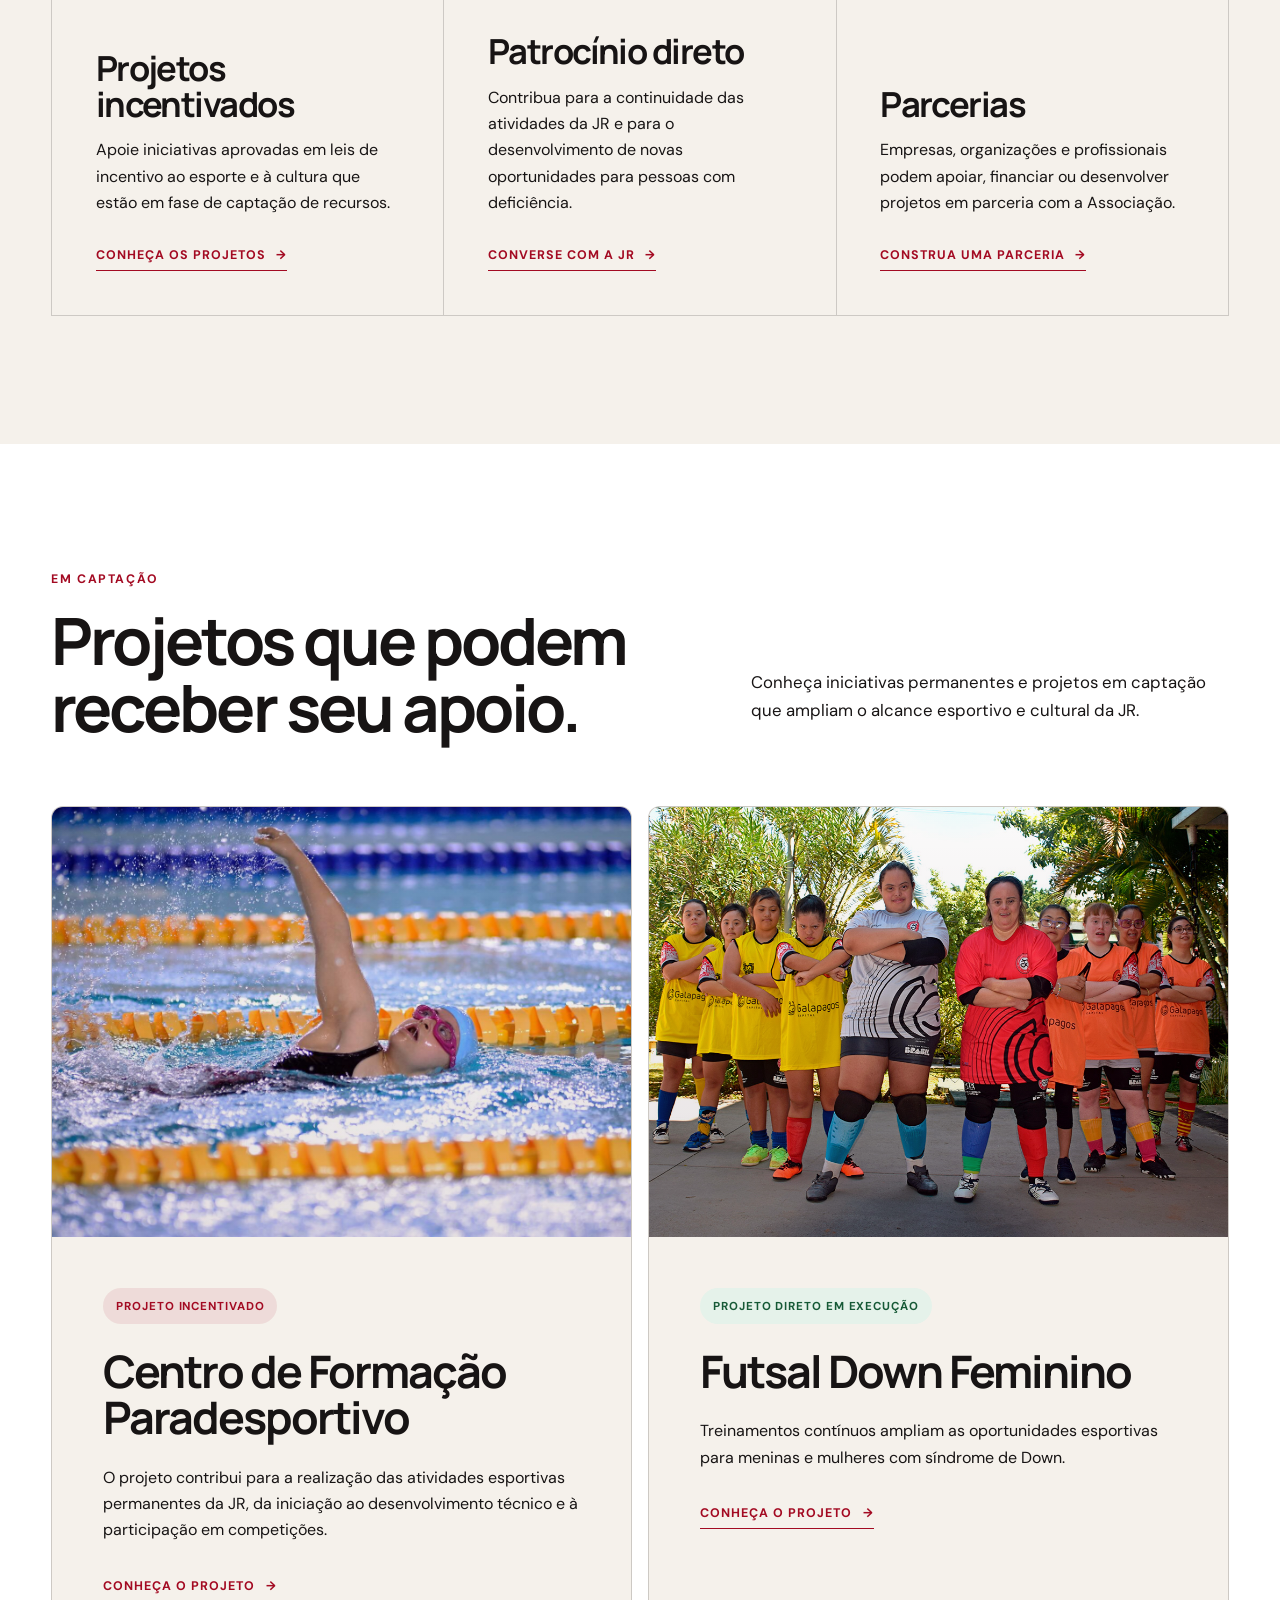
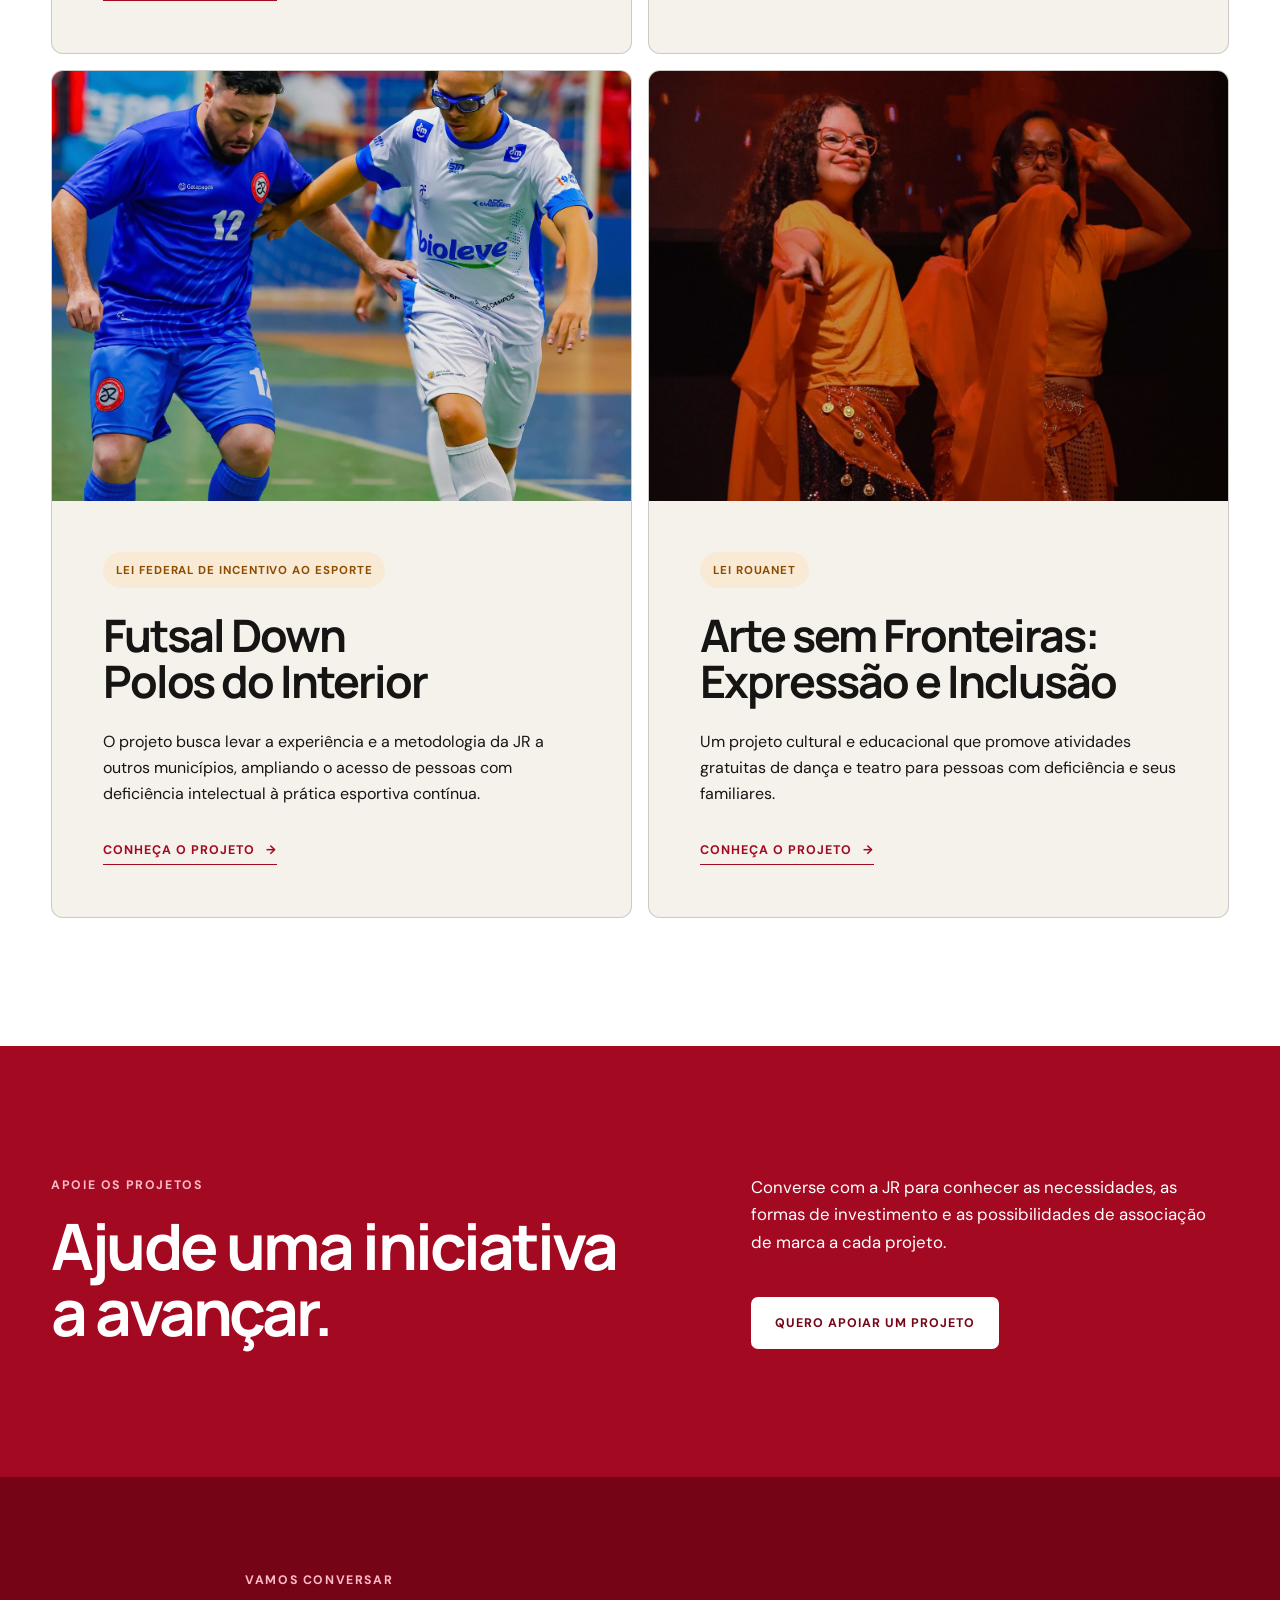
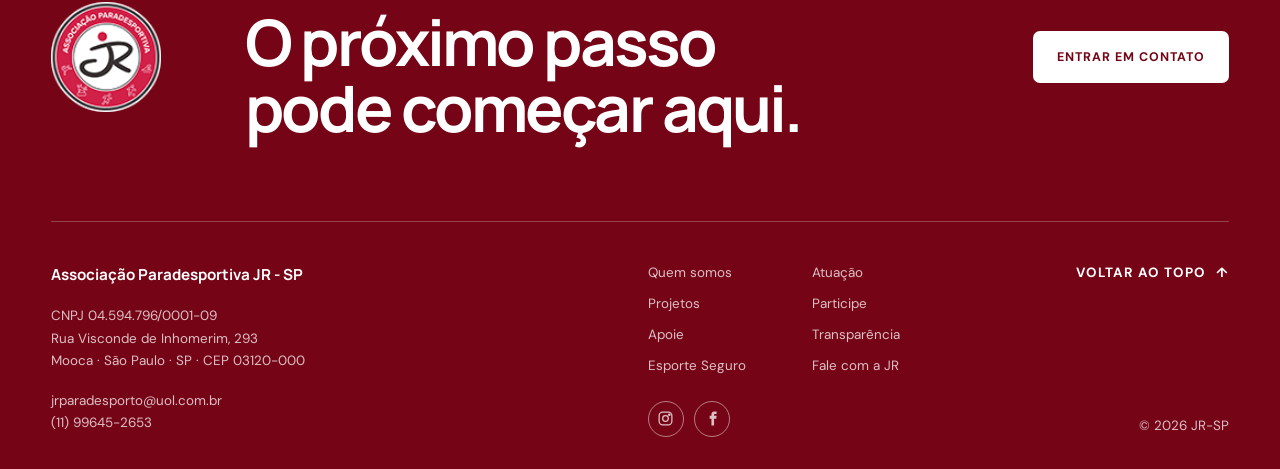
==== commit b597d83f: "Adiciona contato ao menu principal" ====
--- a/apoie.html
+++ b/apoie.html
@@ -30,6 +30,7 @@
         <a class="active" href="apoie.html" aria-current="page">Apoie</a>
         <a href="transparencia.html">Transparência</a>
           <a href="esporte-seguro.html">Esporte Seguro</a>
+        <a href="fale-com-a-jr.html">Fale com a JR</a>
       </nav>
       <div class="header-socials" aria-label="Redes sociais">
         <a href="https://www.instagram.com/jrparadesporto/" target="_blank" rel="noopener noreferrer" aria-label="Instagram da JR-SP">
--- a/styles.css
+++ b/styles.css
@@ -155,6 +155,14 @@
   .project-list p { display: none; }
   .footer-top { grid-template-columns: 100px 1fr; }
   .footer-top .button { grid-column: 2; justify-self: start; }
+}
+
+@media (max-width: 1050px) {
+  .menu-button { display: flex; margin-left: .2rem; width: 42px; height: 42px; padding: 10px; border: 1px solid rgba(255,255,255,.45); background: transparent; flex-direction: column; justify-content: center; gap: 5px; }
+  .menu-button span:not(.sr-only) { width: 100%; height: 1px; background: white; }
+  .nav-wrap nav { display: none; position: fixed; inset: 92px 0 0; padding: 3rem max(1.5rem, 6vw); background: var(--wine); flex-direction: column; gap: 0; overflow-y: auto; }
+  .nav-wrap nav.open { display: flex; }
+  .nav-wrap nav a { padding: 1rem 0; border-bottom: 1px solid rgba(255,255,255,.18); font-size: 1.05rem; }
 }
 
 @media (max-width: 720px) {
